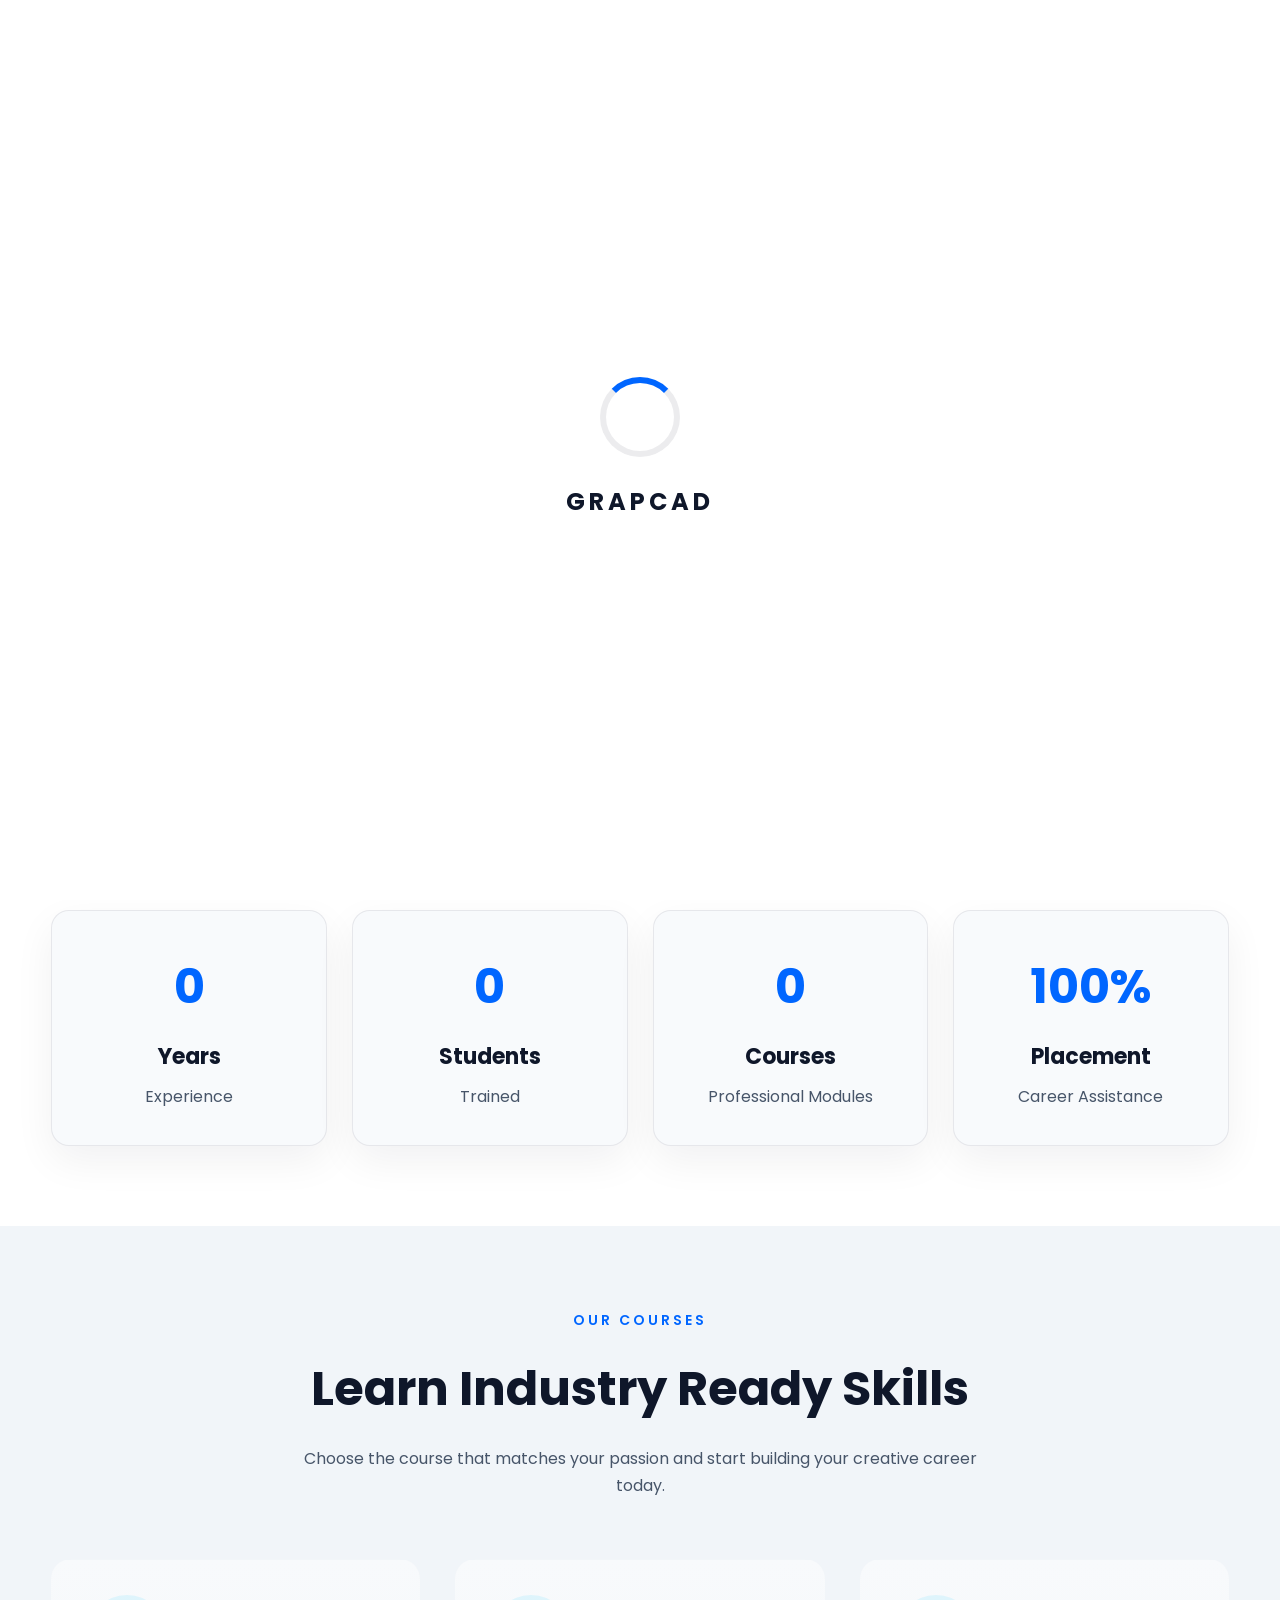
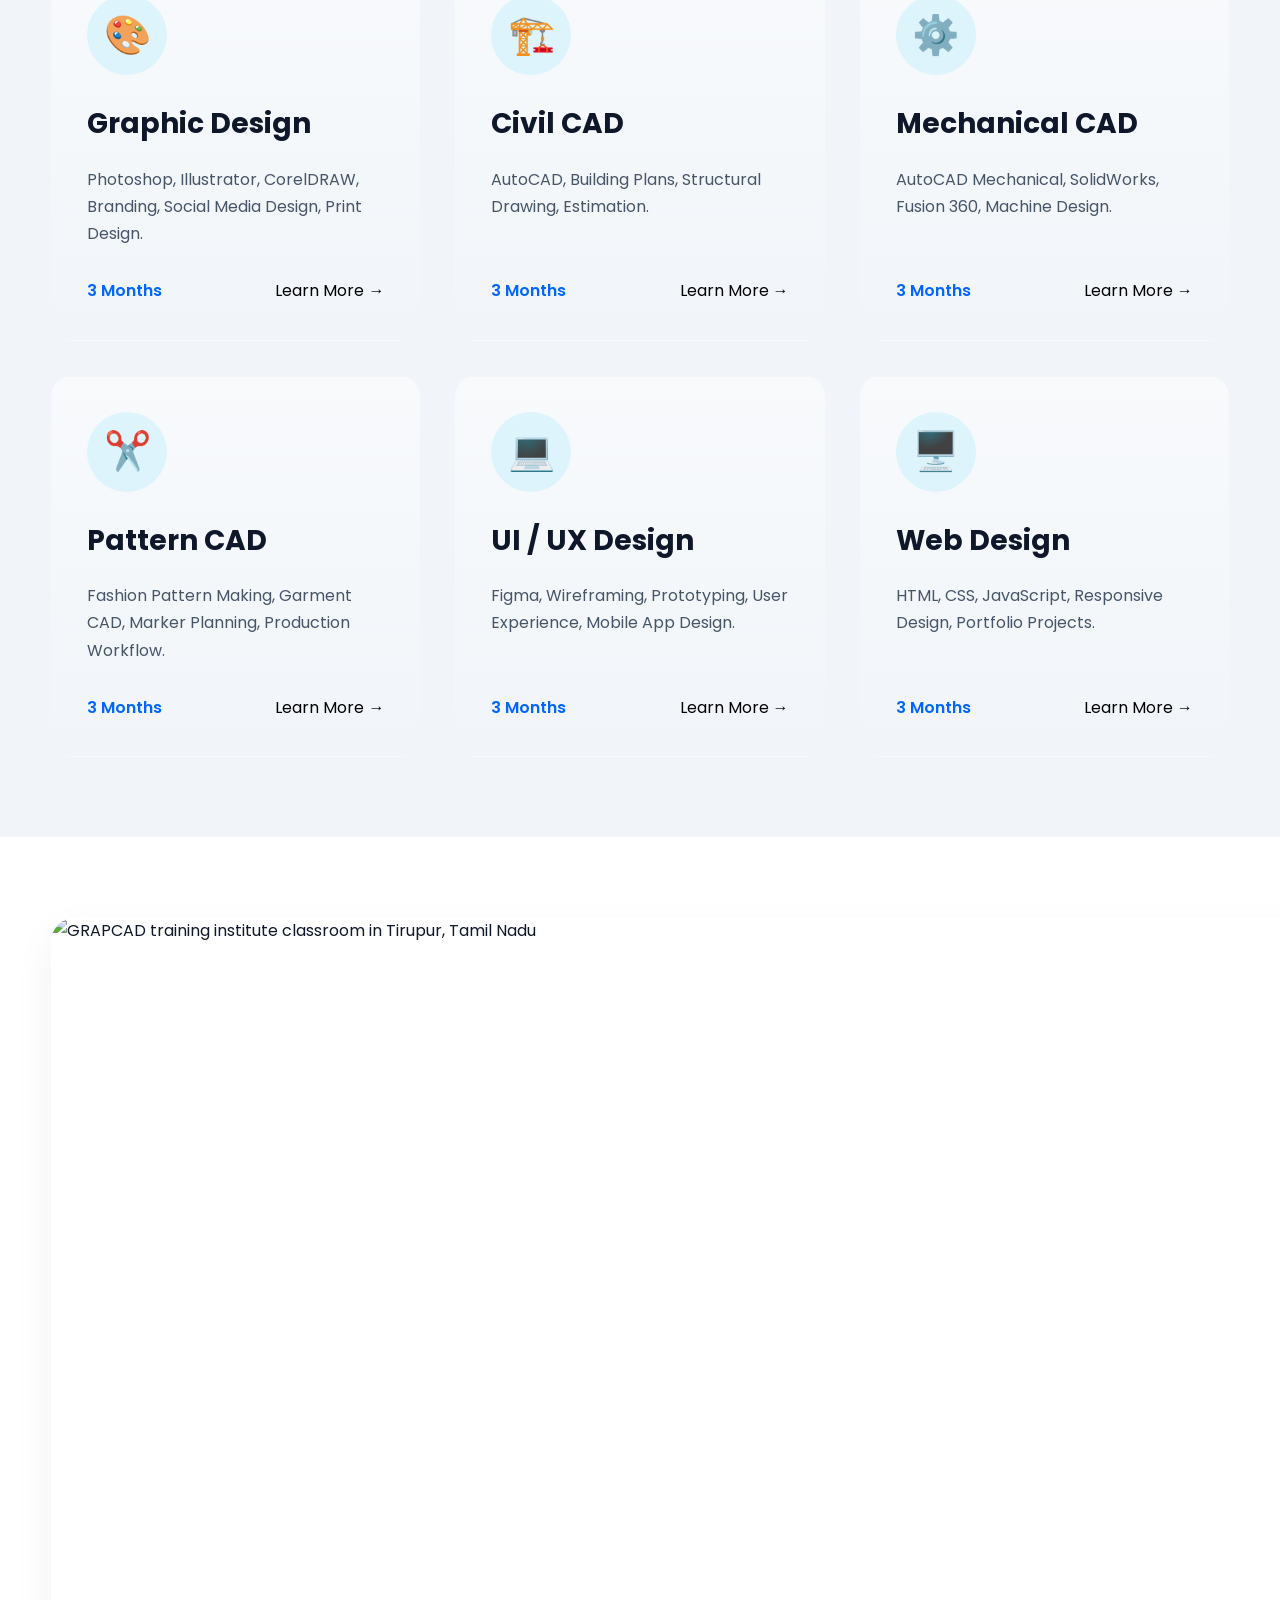
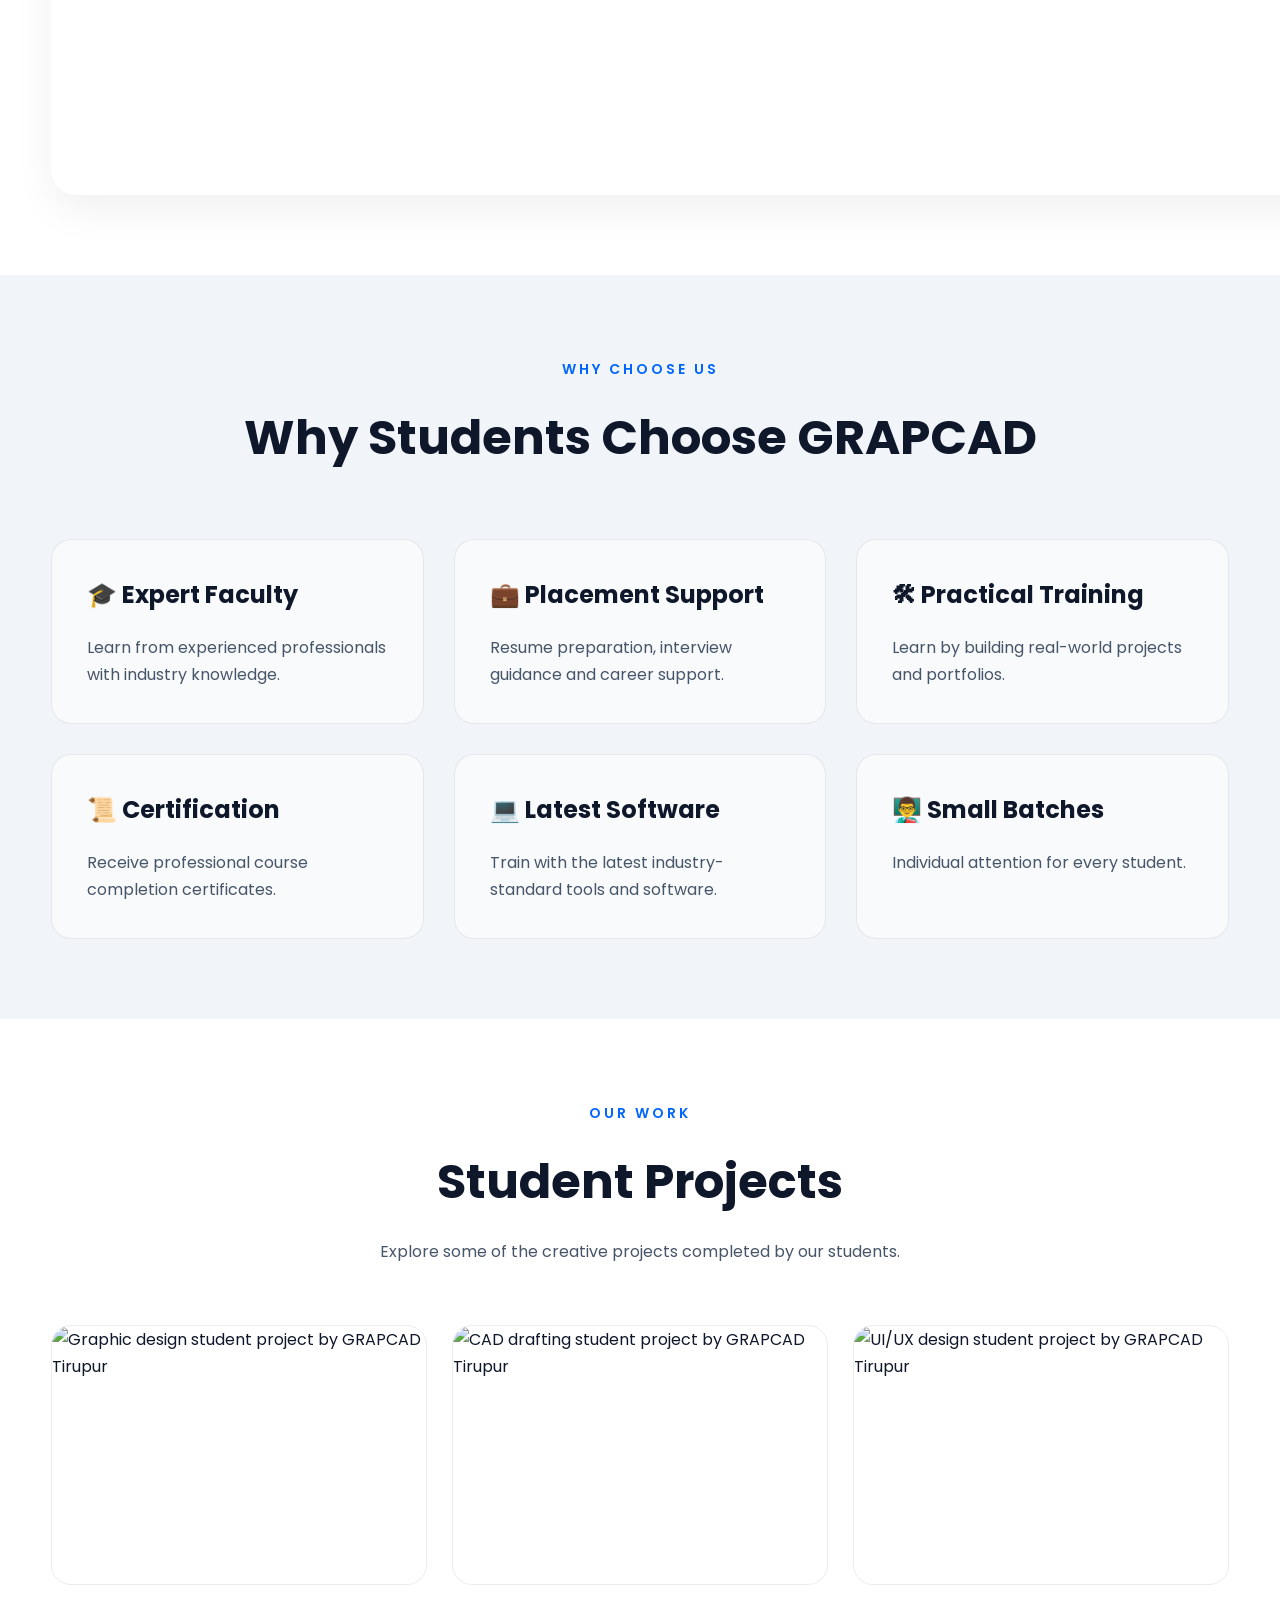
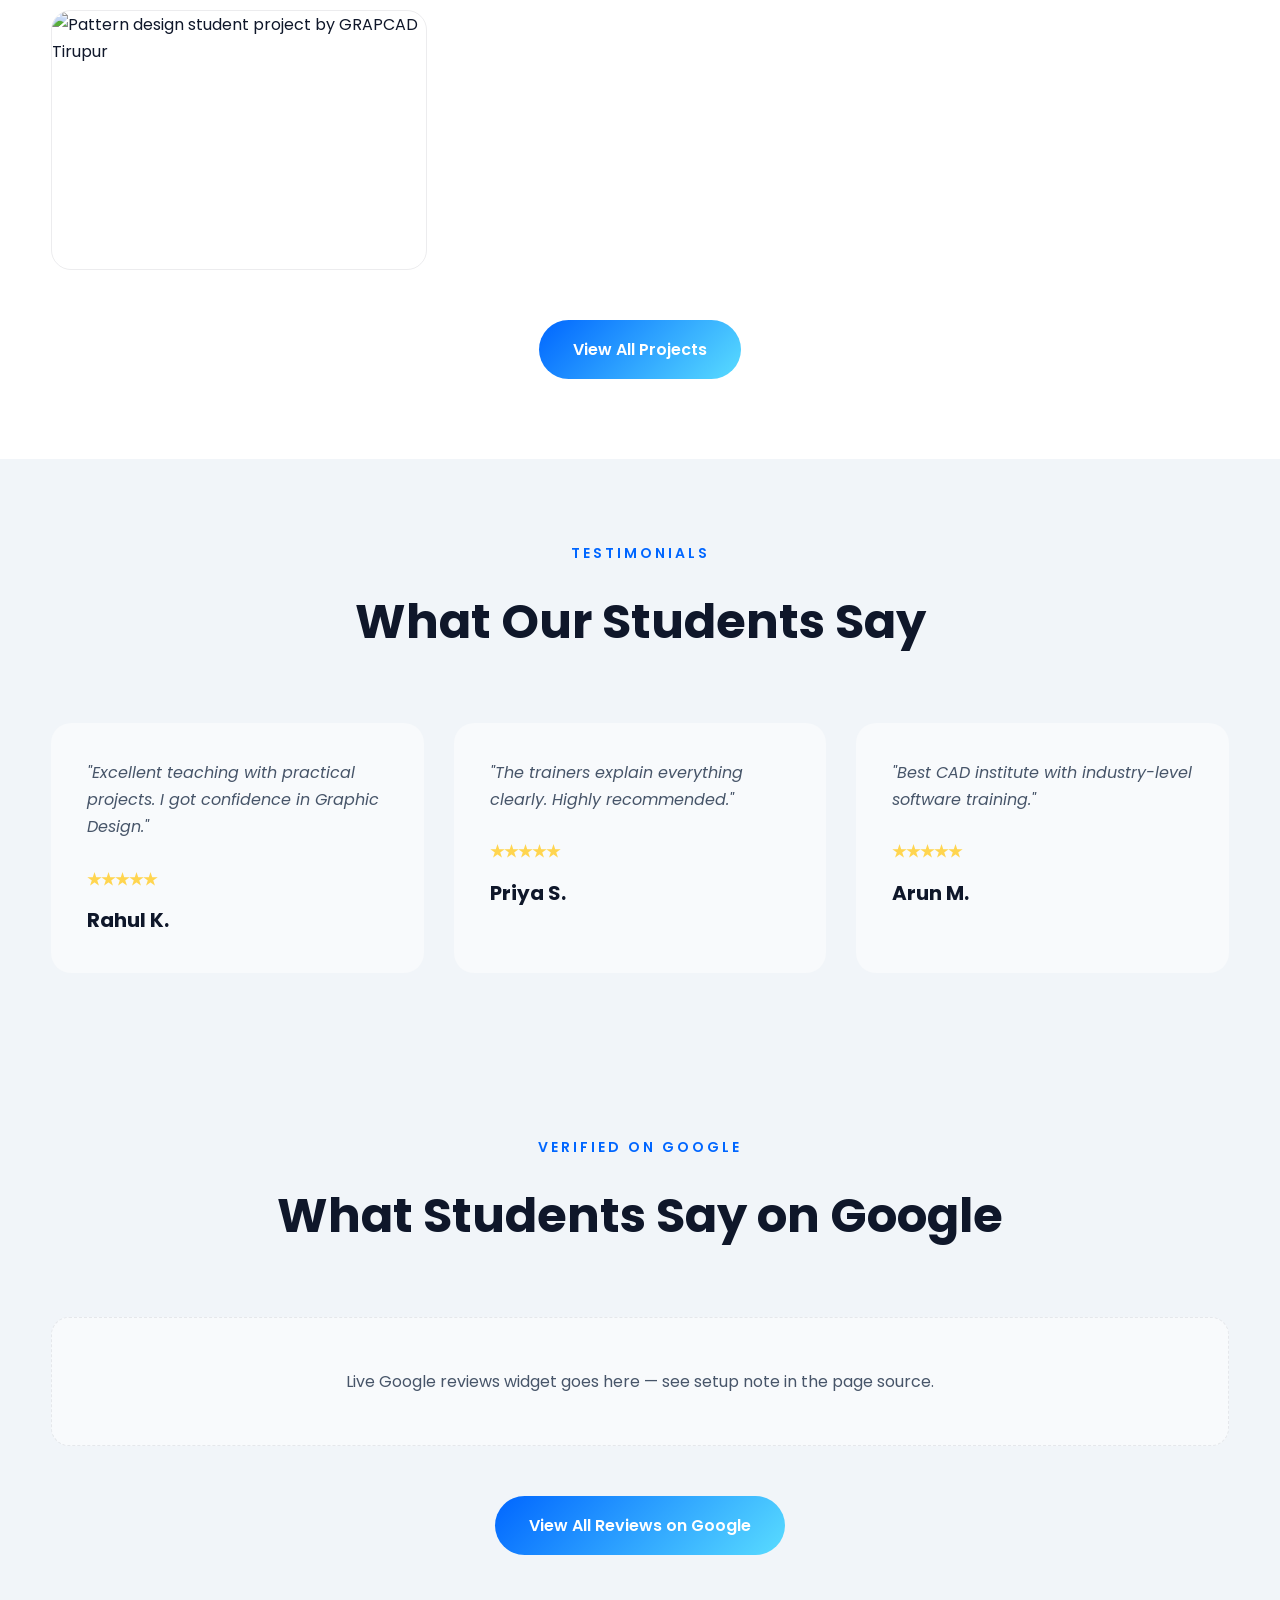
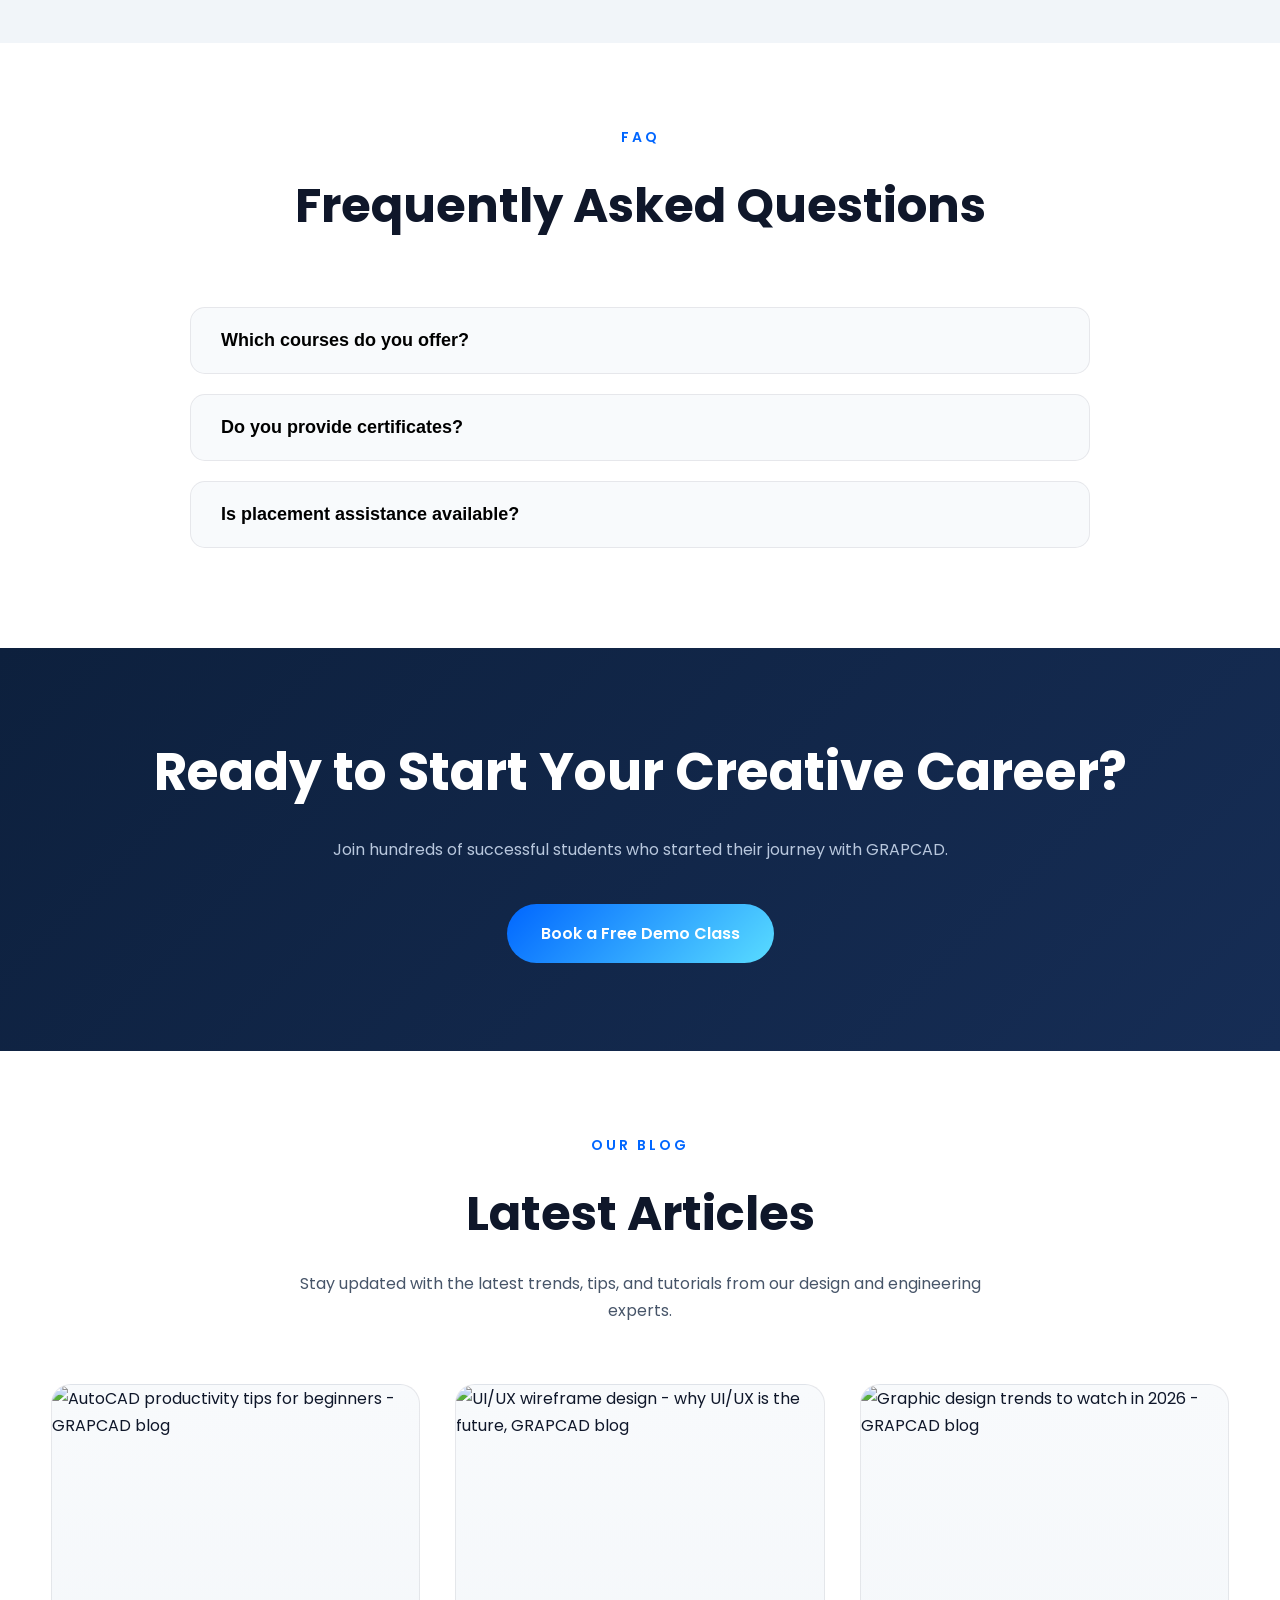
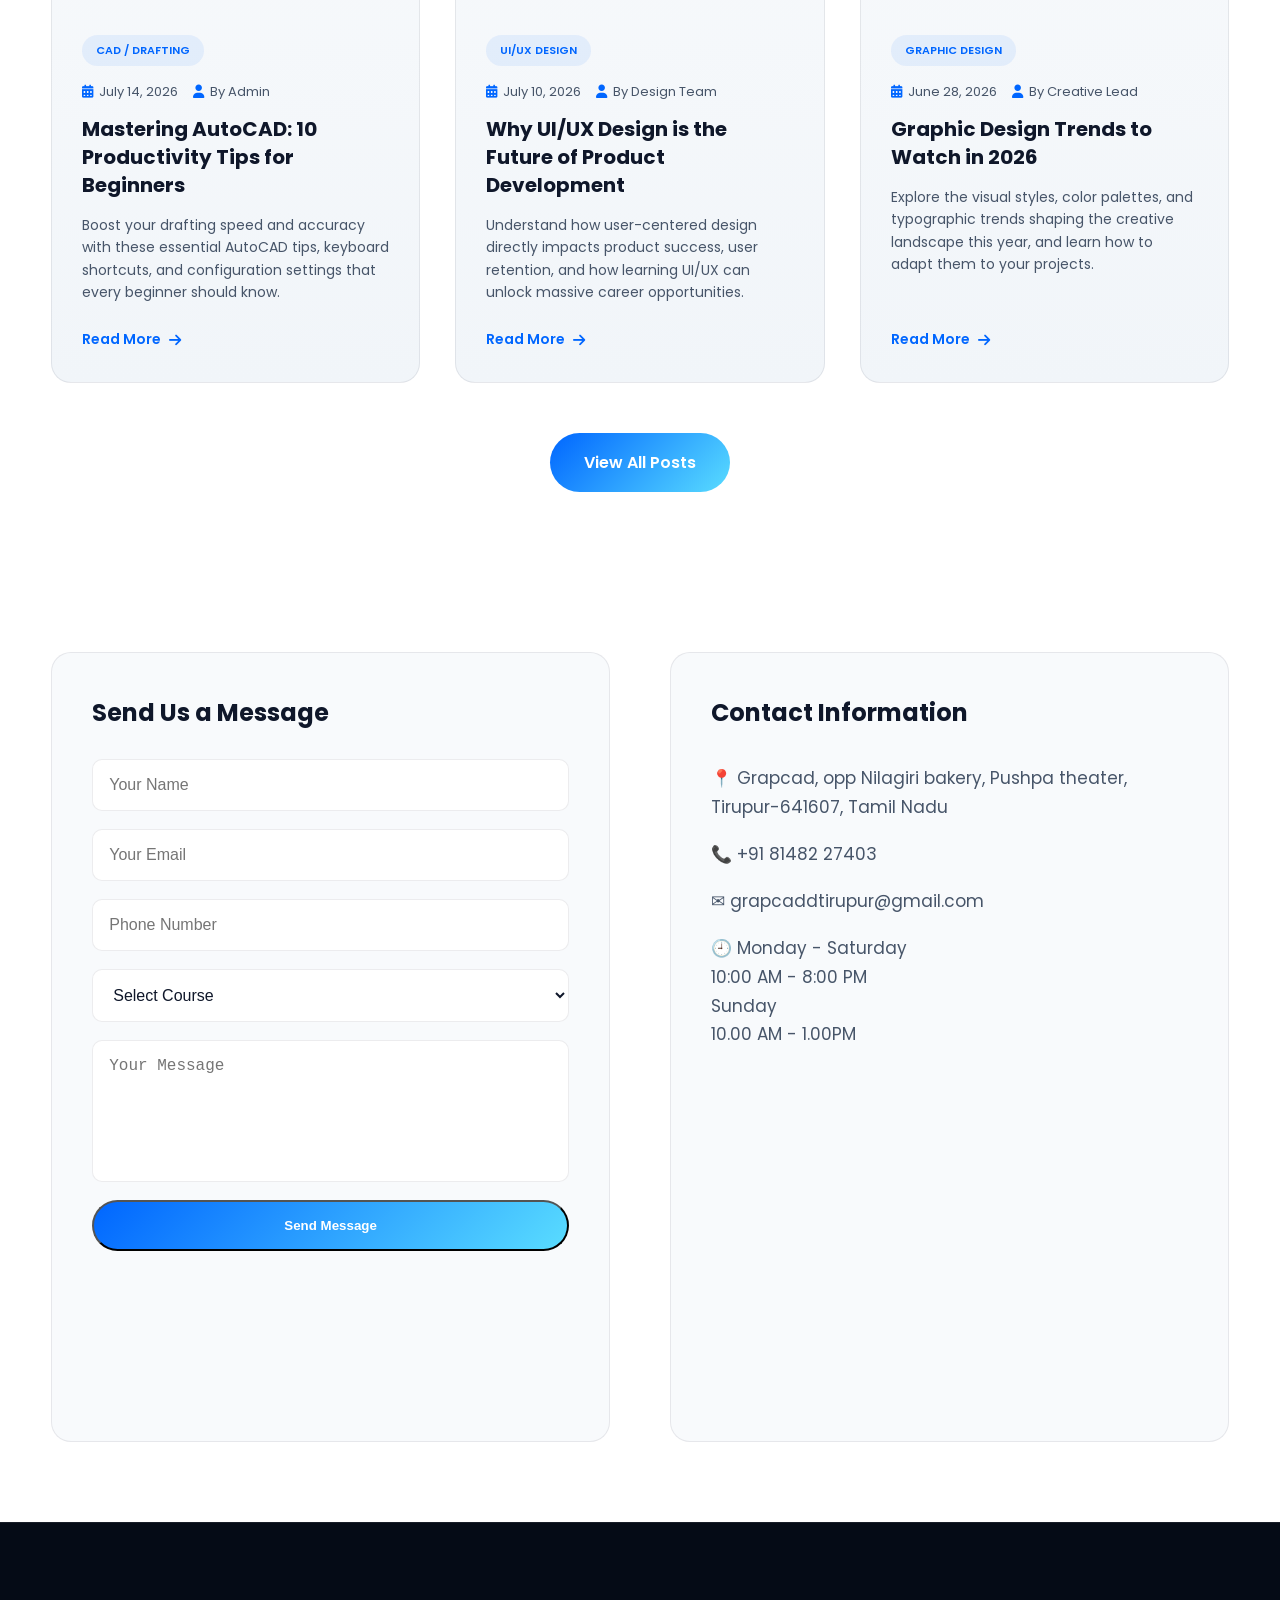
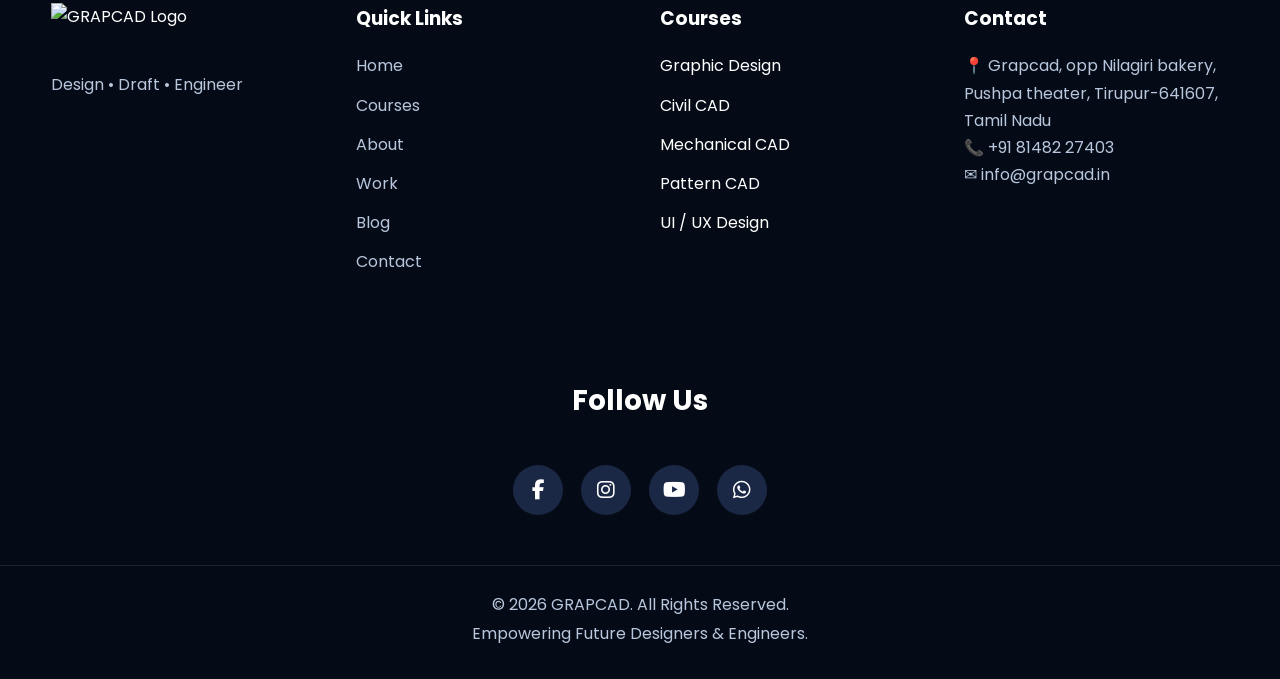
==== index.html @ 7065ba09 "fix this seo" ====
<!DOCTYPE html>
<html lang="en">



<head>

    <meta charset="UTF-8">
    <meta name="viewport" content="width=device-width, initial-scale=1.0">
    <link rel="icon" type="image/png" href="images/favicon.png">
<meta name="google-site-verification" content="B4zG6x2_X2iM2mvHOHN37qR_ldx0AkZWP9bNMpnsEqk" />
    <title>GRAPCAD | Best CAD, Graphic Design &amp; UI/UX Institute in Tirupur, Tamil Nadu</title>

     <meta name="description"
        content="GRAPCAD is Tirupur's leading CAD, Graphic Design, UI/UX &amp; Pattern Design training institute serving students across Tamil Nadu. 7+ years experience, 500+ students trained, 100% placement support. Book a free demo class.">

      <meta name="keywords"
        content="CAD Institute Tirupur, Graphic Design Institute Tamil Nadu, AutoCAD Training Tirupur, UI UX Course Tirupur, Pattern CAD, Design Institute Tamil Nadu, GrapCAD">

    <meta name="author" content="GRAPCAD">
    <meta name="robots" content="index, follow, max-image-preview:large, max-snippet:-1, max-video-preview:-1">
    <link rel="canonical" href="https://grapcad.in/">

    <!-- Open Graph -->
    <meta property="og:type" content="website">
    <meta property="og:site_name" content="GRAPCAD">
    <meta property="og:locale" content="en_IN">
    <meta property="og:title" content="GRAPCAD | Best CAD, Graphic Design &amp; UI/UX Institute in Tirupur, Tamil Nadu">
    <meta property="og:description" content="Industry-ready Graphic Design, CAD, UI/UX and Pattern Design courses with practical learning, expert mentors and career guidance in Tirupur, Tamil Nadu.">
    <meta property="og:url" content="https://grapcad.in/">
    <meta property="og:image" content="https://grapcad.in/images/hero.jpg">
    <meta property="og:image:width" content="1600">
    <meta property="og:image:height" content="1067">

    <!-- Twitter Card -->
    <meta name="twitter:card" content="summary_large_image">
    <meta name="twitter:title" content="GRAPCAD | Best CAD, Graphic Design &amp; UI/UX Institute in Tirupur, Tamil Nadu">
    <meta name="twitter:description" content="Industry-ready Graphic Design, CAD, UI/UX and Pattern Design courses in Tirupur, Tamil Nadu. 7+ years experience, 500+ students trained.">
    <meta name="twitter:image" content="https://grapcad.in/images/hero.jpg">

<!-- Google Fonts -->
<link rel="preconnect" href="https://fonts.googleapis.com">

<link rel="preconnect" href="https://fonts.gstatic.com" crossorigin>

<link href="https://fonts.googleapis.com/css2?family=Poppins:wght@300;400;500;600;700;800&display=swap" rel="stylesheet">

<!-- Font Awesome -->
<link rel="stylesheet" href="https://cdnjs.cloudflare.com/ajax/libs/font-awesome/6.5.2/css/all.min.css">

<!-- Main CSS -->
<link rel="stylesheet" href="css/styles.css">

<!-- Structured Data: Organization / Local Business -->
<script type="application/ld+json">
{
  "@context": "https://schema.org",
  "@type": ["EducationalOrganization", "LocalBusiness"],
  "@id": "https://grapcad.in/#organization",
  "name": "GRAPCAD",
  "alternateName": "GRAPCAD Institute",
  "description": "GRAPCAD is a professional training institute in Tirupur, Tamil Nadu offering industry-ready courses in Graphic Design, Civil CAD, Mechanical CAD, Pattern CAD, UI/UX Design, Web Design, Motion Graphics and Interior Design.",
  "url": "https://grapcad.in/",
  "logo": {
    "@type": "ImageObject",
    "url": "https://grapcad.in/images/logo.png",
    "width": 1024,
    "height": 231
  },
  "image": "https://grapcad.in/images/hero.jpg",
  "telephone": "+91-81482-27403",
  "email": "info@grapcad.in",
  "priceRange": "₹₹",
  "address": {
    "@type": "PostalAddress",
    "streetAddress": "Opp. Nilagiri Bakery, Pushpa Theater",
    "addressLocality": "Tirupur",
    "addressRegion": "Tamil Nadu",
    "postalCode": "641607",
    "addressCountry": "IN"
  },
  "geo": {
    "@type": "GeoCoordinates",
    "latitude": 11.1105064,
    "longitude": 77.3386882
  },
  "hasMap": "https://www.google.com/maps?cid=17313990450096148705",
  "areaServed": [
    { "@type": "State", "name": "Tamil Nadu" },
    { "@type": "City", "name": "Tirupur" },
    { "@type": "City", "name": "Coimbatore" },
    { "@type": "City", "name": "Erode" }
  ],
  "openingHoursSpecification": [
    {
      "@type": "OpeningHoursSpecification",
      "dayOfWeek": ["Monday", "Tuesday", "Wednesday", "Thursday", "Friday", "Saturday"],
      "opens": "10:00",
      "closes": "20:00"
    },
    {
      "@type": "OpeningHoursSpecification",
      "dayOfWeek": ["Sunday"],
      "opens": "10:00",
      "closes": "13:00"
    }
  ],
  "sameAs": [
    "https://www.instagram.com/grap__cadd/?hl=en",
    "https://www.youtube.com/@grapcadd"
  ]
}
</script>

<!-- Structured Data: FAQ -->
<script type="application/ld+json">
{
  "@context": "https://schema.org",
  "@type": "FAQPage",
  "mainEntity": [
    {
      "@type": "Question",
      "name": "Which courses do you offer?",
      "acceptedAnswer": {
        "@type": "Answer",
        "text": "Graphic Design, UI/UX, Civil CAD, Mechanical CAD, Pattern CAD and Web Design."
      }
    },
    {
      "@type": "Question",
      "name": "Do you provide certificates?",
      "acceptedAnswer": {
        "@type": "Answer",
        "text": "Yes. Every successful student receives a course completion certificate."
      }
    },
    {
      "@type": "Question",
      "name": "Is placement assistance available?",
      "acceptedAnswer": {
        "@type": "Answer",
        "text": "Yes. We provide placement guidance, interview preparation and portfolio support."
      }
    }
  ]
}
</script>

</head>


<body>



<!-- Loader -->

<div id="loader">

    <div class="loader-circle"></div>

    <h2>GRAPCAD</h2>

</div>

<!-- HEADER -->

<header class="header">

    <div class="container nav-container">

        <a href="index.html" class="logo">
            <img src="images/logo.png" alt="GRAPCAD Logo" width="150" height="34">
        </a>

        <nav>

            <ul class="nav-links">

                <li><a href="#home">Home</a></li>

                <li><a href="#courses">Courses</a></li>

                <li><a href="#about">About</a></li>

                <li><a href="#gallery">Work</a></li>

                <li><a href="blog.html">Blog</a></li>

                <li><a href="#contact">Contact</a></li>

            </ul>

        </nav>

        <a href="#contact" class="nav-btn">

            Enroll Now

        </a>

    </div>

</header>

<!-- HERO -->

<section id="home" class="hero">

    <div class="hero-overlay"></div>

    <div class="hero-3d-layer">

        <div class="hero-glow"></div>

        <div class="float-chip-wrap chip-1" data-depth="1.2">
            <div class="float-chip">🎓 <span>500+ Students Trained</span></div>
        </div>

        <div class="float-chip-wrap chip-2" data-depth="0.8">
            <div class="float-chip">⭐ <span>7+ Years Experience</span></div>
        </div>

        <div class="float-chip-wrap chip-3" data-depth="1">
            <div class="float-chip">💼 <span>100% Placement Support</span></div>
        </div>

    </div>

    <div class="container hero-container">

        <div class="hero-content">

            <p class="hero-subtitle">

                WELCOME TO GRAPCAD

            </p>

            <h1>

                Design.

                <span class="gradient-text">Draft.</span>

                Engineer.

            </h1>

            <p class="hero-description">

                Industry-ready Graphic Design, CAD, UI/UX and Pattern Design
                courses with practical learning, expert mentors and career
                guidance.

            </p>

            <div class="hero-buttons">

                <a href="#courses" class="primary-btn magnetic-btn">

                    Explore Courses

                </a>

                <a href="#contact" class="secondary-btn magnetic-btn">

                    Free Demo Class

                </a>

            </div>

            <div class="hero-rating">

                ⭐⭐⭐⭐⭐

                <span>

                    Trusted by 500+ Students

                </span>

            </div>

        </div>

    </div>

</section>

<!-- STATISTICS -->

<section class="stats">

    <div class="container stats-grid">

        <div class="stat-card">

            <h2 class="counter" data-target="7">0</h2>

            <h4>Years</h4>

            <p>Experience</p>

        </div>

        <div class="stat-card">

            <h2 class="counter" data-target="500">0</h2>

            <h4>Students</h4>

            <p>Trained</p>

        </div>

        <div class="stat-card">

            <h2 class="counter" data-target="20">0</h2>

            <h4>Courses</h4>

            <p>Professional Modules</p>

        </div>

        <div class="stat-card">

            <h2>100%</h2>

            <h4>Placement</h4>

            <p>Career Assistance</p>

        </div>

    </div>

</section>

<!-- COURSES -->

<section id="courses" class="courses">

    <div class="container">

        <div class="section-heading">

            <span>OUR COURSES</span>

            <h2>

                Learn Industry Ready Skills

            </h2>

            <p>

                Choose the course that matches your passion and start building
                your creative career today.

            </p>

        </div>

        <div class="course-grid">

            <div class="course-card tilt-card" data-tilt-max="6">

                <div class="course-icon">

                    🎨

                </div>

                <h3>Graphic Design</h3>

                <p>

                    Photoshop, Illustrator,
                    CorelDRAW, Branding,
                    Social Media Design,
                    Print Design.

                </p>

                <div class="course-footer">

                    <span>3 Months</span>

                    <a href="courses.html">

                        Learn More →

                    </a>

                </div>

            </div>

            <div class="course-card tilt-card" data-tilt-max="6">

                <div class="course-icon">

                    🏗️

                </div>

                <h3>Civil CAD</h3>

                <p>

                    AutoCAD,
                    Building Plans,
                    Structural Drawing,
                    Estimation.

                </p>

                <div class="course-footer">

                    <span>3 Months</span>

                    <a href="courses.html">

                        Learn More →

                    </a>

                </div>

            </div>

            <div class="course-card tilt-card" data-tilt-max="6">
              <div class="course-icon">

                ⚙️

            </div>

            <h3>Mechanical CAD</h3>

            <p>

                AutoCAD Mechanical,
                SolidWorks,
                Fusion 360,
                Machine Design.

            </p>

            <div class="course-footer">

                <span>3 Months</span>

                <a href="courses.html">

                    Learn More →

                </a>

            </div>

        </div>

        <div class="course-card tilt-card" data-tilt-max="6">

            <div class="course-icon">

                ✂️

            </div>

            <h3>Pattern CAD</h3>

            <p>

                Fashion Pattern Making,
                Garment CAD,
                Marker Planning,
                Production Workflow.

            </p>

            <div class="course-footer">

                <span>3 Months</span>

                <a href="courses.html">

                    Learn More →

                </a>

            </div>

        </div>

        <div class="course-card tilt-card" data-tilt-max="6">

            <div class="course-icon">

                💻

            </div>

            <h3>UI / UX Design</h3>

            <p>

                Figma,
                Wireframing,
                Prototyping,
                User Experience,
                Mobile App Design.

            </p>

            <div class="course-footer">

                <span>3 Months</span>

                <a href="courses.html">

                    Learn More →

                </a>

            </div>

        </div>

        <div class="course-card tilt-card" data-tilt-max="6">

            <div class="course-icon">

                🖥️

            </div>

            <h3>Web Design</h3>

            <p>

                HTML,
                CSS,
                JavaScript,
                Responsive Design,
                Portfolio Projects.

            </p>

            <div class="course-footer">

                <span>3 Months</span>

                <a href="courses.html">

                    Learn More →

                </a>

            </div>

        </div>

    </div>

</div>

</section>

<!-- ================= ABOUT ================= -->

<section id="about" class="about">

<div class="container about-container">

    <div class="about-image">

        <img src="images/about.jpg" alt="GRAPCAD training institute classroom in Tirupur, Tamil Nadu" loading="lazy" width="4000" height="2478">

    </div>

    <div class="about-content">

        <span class="section-tag">

            ABOUT GRAPCAD

        </span>

        <h2>

            Build Your Creative Career With Us

        </h2>

        <p>

            GrapCAD is a professional training institute dedicated to
            Graphic Design, CAD, Pattern Design and UI/UX. Our mission is
            to equip students with practical skills that match industry
            requirements through hands-on projects and expert guidance.

        </p>

        <div class="about-features">

            <div class="feature">

                ✔ Experienced Trainers

            </div>

            <div class="feature">

                ✔ Live Practical Projects

            </div>

            <div class="feature">

                ✔ Industry Certification

            </div>

            <div class="feature">

                ✔ Placement Assistance

            </div>

            <div class="feature">

                ✔ Flexible Batch Timings

            </div>

            <div class="feature">

                ✔ Career Guidance

            </div>

        </div>

        <a href="about.html" class="primary-btn">

            Read More

        </a>

    </div>

</div>

</section>

<!-- ================= WHY CHOOSE US ================= -->

<section class="why">

<div class="container">

    <div class="section-heading">

        <span>WHY CHOOSE US</span>

        <h2>

            Why Students Choose GRAPCAD

        </h2>

    </div>

    <div class="why-grid">

        <div class="why-card">

            <h3>🎓 Expert Faculty</h3>

            <p>

                Learn from experienced professionals with industry knowledge.

            </p>

        </div>

        <div class="why-card">

            <h3>💼 Placement Support</h3>

            <p>

                Resume preparation, interview guidance and career support.

            </p>

        </div>

        <div class="why-card">

            <h3>🛠 Practical Training</h3>

            <p>

                Learn by building real-world projects and portfolios.

            </p>

        </div>

        <div class="why-card">

            <h3>📜 Certification</h3>

            <p>

                Receive professional course completion certificates.

            </p>

        </div>

        <div class="why-card">

            <h3>💻 Latest Software</h3>

            <p>

                Train with the latest industry-standard tools and software.

            </p>

        </div>

        <div class="why-card">

            <h3>👨‍🏫 Small Batches</h3>

            <p>

                Individual attention for every student.

            </p>

        </div>

    </div>

</div>

</section>
<!-- ================= STUDENT WORK ================= -->

<section id="gallery" class="gallery">

  <div class="container">

      <div class="section-heading">

          <span>OUR WORK</span>

          <h2>Student Projects</h2>

          <p>
              Explore some of the creative projects completed by our students.
          </p>

      </div>

      <div class="gallery-grid">

          <img src="images/work 1.jpeg" alt="Graphic design student project by GRAPCAD Tirupur" loading="lazy" width="1376" height="1600" class="tilt-card" data-tilt-max="10">

          <img src="images/work 2.jpeg" alt="CAD drafting student project by GRAPCAD Tirupur" loading="lazy" width="1600" height="800" class="tilt-card" data-tilt-max="10">

          <img src="images/work 3.jpeg" alt="UI/UX design student project by GRAPCAD Tirupur" loading="lazy" width="1050" height="601" class="tilt-card" data-tilt-max="10">

          <img src="images/work 4.jpg" alt="Pattern design student project by GRAPCAD Tirupur" loading="lazy" width="720" height="1024" class="tilt-card" data-tilt-max="10">


      </div>

      <div class="center-btn">

          <a href="work.html" class="primary-btn">

              View All Projects

          </a>

      </div>

  </div>

</section>



<!-- ================= TESTIMONIALS ================= -->

<section class="testimonials">

  <div class="container">

      <div class="section-heading">

          <span>TESTIMONIALS</span>

          <h2>What Our Students Say</h2>

      </div>

      <div class="testimonial-grid">

          <div class="testimonial-card tilt-card" data-tilt-max="4">

              <p>

                  "Excellent teaching with practical projects.
                  I got confidence in Graphic Design."

              </p>

              <h4>★★★★★</h4>

              <h3>Rahul K.</h3>

          </div>

          <div class="testimonial-card tilt-card" data-tilt-max="4">

              <p>

                  "The trainers explain everything clearly.
                  Highly recommended."

              </p>

              <h4>★★★★★</h4>

              <h3>Priya S.</h3>

          </div>

          <div class="testimonial-card tilt-card" data-tilt-max="4">

              <p>

                  "Best CAD institute with industry-level
                  software training."

              </p>

              <h4>★★★★★</h4>

              <h3>Arun M.</h3>

          </div>

      </div>

  </div>

</section>



<!-- ================= GOOGLE REVIEWS ================= -->
<!--
  FREE embed option — no Google API key, no billing account needed:
    1. Create a free account at https://elfsight.com/google-reviews-widget/
       (alternatives with similar free plans: tagembed.com, trustindex.io)
    2. Create a "Google Reviews" widget and connect it by searching
       "Grap cad tirupur, Tirupur" or pasting https://maps.app.goo.gl/8C99sFBEBeN7k1DM8
       — this just reads your PUBLIC reviews, no Google login/ownership
       verification required.
    3. Copy the embed snippet it gives you (a <script> tag + a
       <div class="elfsight-app-...">) and paste it inside
       #google-reviews-embed below, replacing the placeholder paragraph.
    Free-plan trade-off: capped at roughly 200 widget views/month and shows
    a small "Elfsight" (or equivalent) badge — genuinely $0 either way.

  There's also a Google Places API version already built in js/google-reviews.js
  from an earlier pass (fully live, no view cap) — but that needs a Google
  Cloud API key with a billing account attached (still free for this site's
  traffic, just requires a card on file). Swap to it later if that's ever
  worth setting up; it expects #google-reviews-summary / #google-reviews-list
  containers instead of #google-reviews-embed.
-->
<section class="testimonials google-reviews-section">

  <div class="container">

      <div class="section-heading">

          <span>VERIFIED ON GOOGLE</span>

          <h2>What Students Say on Google</h2>

      </div>

      <div id="google-reviews-embed">

          <!-- Paste your free Elfsight / Tagembed / Trustindex embed snippet here -->

          <p style="text-align:center; color:var(--paragraph);">
              Live Google reviews widget goes here — see setup note in the page source.
          </p>

      </div>

      <div class="center-btn">

          <a href="https://maps.app.goo.gl/8C99sFBEBeN7k1DM8" target="_blank" rel="noopener" class="primary-btn magnetic-btn">

              View All Reviews on Google

          </a>

      </div>

  </div>

</section>



<!-- ================= FAQ ================= -->

<section class="faq">

  <div class="container">

      <div class="section-heading">

          <span>FAQ</span>

          <h2>Frequently Asked Questions</h2>

      </div>

      <div class="faq-container">

          <div class="faq-item">

              <button class="faq-question">

                  Which courses do you offer?

              </button>

              <div class="faq-answer">

                  <p>

                      Graphic Design, UI/UX,
                      Civil CAD, Mechanical CAD,
                      Pattern CAD and Web Design.

                  </p>

              </div>

          </div>

          <div class="faq-item">

              <button class="faq-question">

                  Do you provide certificates?

              </button>

              <div class="faq-answer">

                  <p>

                      Yes. Every successful student
                      receives a course completion certificate.

                  </p>

              </div>

          </div>

          <div class="faq-item">

              <button class="faq-question">

                  Is placement assistance available?

              </button>

              <div class="faq-answer">

                  <p>

                      Yes. We provide placement guidance,
                      interview preparation and portfolio support.

                  </p>

              </div>

          </div>

      </div>

  </div>

</section>



<!-- ================= CALL TO ACTION ================= -->

<section class="cta">

  <div class="container">

      <h2>

          Ready to Start Your Creative Career?

      </h2>

      <p>

          Join hundreds of successful students who started their journey with GRAPCAD.

      </p>

      <a href="#contact" class="primary-btn magnetic-btn">

          Book a Free Demo Class

      </a>

  </div>

</section>



<!-- ================= LATEST BLOG ================= -->

<section id="blog" class="blog">

  <div class="container">

      <div class="section-heading">

          <span>OUR BLOG</span>

          <h2>Latest Articles</h2>

          <p>
              Stay updated with the latest trends, tips, and tutorials from our design and engineering experts.
          </p>

      </div>

      <div class="blog-grid">

          <!-- Post 1 -->
          <article class="blog-card">
              <div class="blog-card-img">
                  <img src="images/autocad-tips.jpg" alt="AutoCAD productivity tips for beginners - GRAPCAD blog" loading="lazy" width="1024" height="682">
              </div>
              <div class="blog-card-content">
                  <span class="blog-badge">CAD / Drafting</span>
                  <div class="blog-meta">
                      <span><i class="fas fa-calendar-alt"></i> July 14, 2026</span>
                      <span><i class="fas fa-user"></i> By Admin</span>
                  </div>
                  <h3><a href="blog-post-autocad.html">Mastering AutoCAD: 10 Productivity Tips for Beginners</a></h3>
                  <p>
                      Boost your drafting speed and accuracy with these essential AutoCAD tips, keyboard shortcuts, and configuration settings that every beginner should know.
                  </p>
                  <a href="blog-post-autocad.html" class="blog-readmore">Read More <i class="fas fa-arrow-right"></i></a>
              </div>
          </article>

          <!-- Post 2 -->
          <article class="blog-card">
              <div class="blog-card-img">
                  <img src="images/uiux-wireframe.png" alt="UI/UX wireframe design - why UI/UX is the future, GRAPCAD blog" loading="lazy" width="1024" height="518">
              </div>
              <div class="blog-card-content">
                  <span class="blog-badge">UI/UX Design</span>
                  <div class="blog-meta">
                      <span><i class="fas fa-calendar-alt"></i> July 10, 2026</span>
                      <span><i class="fas fa-user"></i> By Design Team</span>
                  </div>
                  <h3><a href="blog-post-uiux.html">Why UI/UX Design is the Future of Product Development</a></h3>
                  <p>
                      Understand how user-centered design directly impacts product success, user retention, and how learning UI/UX can unlock massive career opportunities.
                  </p>
                  <a href="blog-post-uiux.html" class="blog-readmore">Read More <i class="fas fa-arrow-right"></i></a>
              </div>
          </article>

          <!-- Post 3 -->
          <article class="blog-card">
              <div class="blog-card-img">
                  <img src="images/graphic-design-trends.png" alt="Graphic design trends to watch in 2026 - GRAPCAD blog" loading="lazy" width="1024" height="443">
              </div>
              <div class="blog-card-content">
                  <span class="blog-badge">Graphic Design</span>
                  <div class="blog-meta">
                      <span><i class="fas fa-calendar-alt"></i> June 28, 2026</span>
                      <span><i class="fas fa-user"></i> By Creative Lead</span>
                  </div>
                  <h3><a href="blog-post-graphicdesign.html">Graphic Design Trends to Watch in 2026</a></h3>
                  <p>
                      Explore the visual styles, color palettes, and typographic trends shaping the creative landscape this year, and learn how to adapt them to your projects.
                  </p>
                  <a href="blog-post-graphicdesign.html" class="blog-readmore">Read More <i class="fas fa-arrow-right"></i></a>
              </div>
          </article>

      </div>

      <div class="center-btn">
          <a href="blog.html" class="primary-btn">
              View All Posts
          </a>
      </div>

  </div>

</section>



<!-- ================= CONTACT ================= -->

<section id="contact" class="contact">

  <div class="container contact-container">

      <div class="contact-form">

         <h2>Send Us a Message</h2>

<form
    action="https://script.google.com/macros/s/AKfycbzXqS6QoagyPunbGxWveLSRZRLos2Wm38lOBFY4UmEUZd6zWOF9YqiZcHE6Sr_kAeMw/exec"
    method="POST">

    <input
        type="text"
        name="name"
        placeholder="Your Name"
        required>

    <input
        type="email"
        name="email"
        placeholder="Your Email"
        required>

    <input
        type="tel"
        name="phone"
        placeholder="Phone Number"
        required>

    <select name="course" required>

        <option value="">Select Course</option>

        <option value="Graphic Design">Graphic Design</option>

        <option value="UI/UX Design">UI/UX Design</option>

        <option value="Web Design">Web Design</option>

        <option value="Civil CAD">Civil CAD</option>

        <option value="Mechanical CAD">Mechanical CAD</option>

        <option value="Interior Design">Interior Design</option>

        <option value="Pattern CAD">Pattern CAD</option>

    </select>

    <textarea
        name="message"
        rows="6"
        placeholder="Your Message"
        required></textarea>

    <button
        type="submit"
        class="primary-btn">

        Send Message

    </button>

</form>
</div>

      <div class="contact-info">

          <h2>Contact Information</h2>

          <p>

              📍 Grapcad, opp Nilagiri bakery, Pushpa theater, Tirupur-641607, Tamil Nadu

          </p>

          <p>

              📞 +91 81482 27403

          </p>

          <p>

              ✉ grapcaddtirupur@gmail.com

          </p>

          <p>

              🕘 Monday - Saturday
              
              <br>
              
              10:00 AM - 8:00 PM
              
               <br>
              
              Sunday 

              <br>
              
            10.00 AM - 1.00PM
              

          </p>

          <iframe

              src="https://www.google.com/maps/embed?pb=!1m18!1m12!1m3!1d4220.9009152028575!2d77.33868819999999!3d11.1105064!2m3!1f0!2f0!3f0!3m2!1i1024!2i768!4f13.1!3m3!1m2!1s0x3ba907cd3ace2799%3A0xf047a694b67c90e1!2sGrap%20cad%20tirupur!5e1!3m2!1sen!2sin!4v1783943161262!5m2!1sen!2sin"

              title="GRAPCAD location on Google Maps - Tirupur, Tamil Nadu"

              loading="lazy"

              referrerpolicy="strict-origin-when-cross-origin">

          </iframe>

      </div>

  </div>

</section>



<!-- ================= FOOTER ================= -->

<footer class="footer">

  <div class="container footer-grid">

      <div>

          <a href="index.html" class="logo" style="margin-bottom: 20px;">
              <img src="images/logo.png" alt="GRAPCAD Logo" width="150" height="34">
          </a>

          <p>Design • Draft • Engineer</p>

      </div>

      <div>

          <h3>Quick Links</h3>

          <ul>

              <li><a href="#home">Home</a></li>

              <li><a href="#courses">Courses</a></li>

              <li><a href="#about">About</a></li>

              <li><a href="#gallery">Work</a></li>

              <li><a href="blog.html">Blog</a></li>

              <li><a href="#contact">Contact</a></li>

          </ul>

      </div>

      <div>

          <h3>Courses</h3>

          <ul>

              <li>Graphic Design</li>

              <li>Civil CAD</li>

              <li>Mechanical CAD</li>

              <li>Pattern CAD</li>

              <li>UI / UX Design</li>

          </ul>

      </div>

      <div>

          <h3>Contact</h3>

          <p>📍 Grapcad, opp Nilagiri bakery, Pushpa theater, Tirupur-641607, Tamil Nadu</p>

          <p>📞 <a href="tel:+918148227403">+91 81482 27403</a></p>

          <p>✉ <a href="mailto:info@grapcad.in">info@grapcad.in</a></p>

      </div>

  <!-- Follow Us -->

  <div class="footer-social">

    <h3>Follow Us</h3>

    <div class="social-links">

        <a href="#"><i class="fab fa-facebook-f"></i></a>

        <a href="https://www.instagram.com/grap__cadd/?hl=en" target="_blank"><i class="fab fa-instagram"></i></a>

        <a href="https://www.youtube.com/@grapcadd" target="_blank"><i class="fab fa-youtube"></i></a>

        <a href="https://wa.me/918148227403" target="_blank"><i class="fab fa-whatsapp"></i></a>

    </div>

 </div>
      
</div>
  <!-- Copyright -->

  <div class="copyright">

      <p>© 2026 GRAPCAD. All Rights Reserved.</p>

      <p>Empowering Future Designers & Engineers.</p>

  </div>
 
</footer>



<!-- Floating WhatsApp -->

<a href="https://wa.me/918148227403"

class="whatsapp"

target="_blank">

💬

</a>



<!-- Back To Top with Circular Progress -->
<div id="topBtn" class="progress-wrap">
  <svg class="progress-circle" width="100%" height="100%" viewBox="-1 -1 102 102">
    <path class="bg-circle" d="M50,1 a49,49 0 0,1 0,98 a49,49 0 0,1 0,-98" />
    <path class="progress-path" d="M50,1 a49,49 0 0,1 0,98 a49,49 0 0,1 0,-98" />
  </svg>
</div>



<script src="js/script.js"></script>
<!-- js/google-reviews.js: Google Places API version, needs a Google Cloud API key — see note above. Not linked for now. -->
<script src="js/home-fx.js"></script>

</body>


</html>
---- css/styles.css ----
/*=========================================
        GRAPCAD 2.0
        STYLE SHEET
=========================================*/

* {
  margin: 0;
  padding: 0;
  box-sizing: border-box;
}

:root {

  --primary: #0066ff;
  --primary-dark: #0052cc;

  --secondary: #FFFFFF;

  --card: #F8FAFC;

  --card-light: #F1F5F9;

  --text: #0F172A;

  --paragraph: #475569;

  --border: rgba(15, 23, 42, .08);

  --shadow: 0 15px 40px rgba(15, 23, 42, .06);

  --radius: 18px;

  --transition: .35s ease;

}

html {

  scroll-behavior: smooth;

  scrollbar-color: var(--primary) var(--card-light);

  scrollbar-width: thin;

}

/* Custom Scrollbar for Webkit Browsers */
::-webkit-scrollbar {
  width: 10px;
}

::-webkit-scrollbar-track {
  background: var(--card-light);
}

::-webkit-scrollbar-thumb {
  background: var(--primary);
  border-radius: 5px;
}

::-webkit-scrollbar-thumb:hover {
  background: var(--primary-dark);
}

body {

  font-family: 'Poppins', sans-serif;

  background: var(--secondary);

  color: var(--text);

  overflow-x: hidden;

  line-height: 1.7;

}

img {

  width: 100%;

  display: block;

}

a {

  text-decoration: none;

  color: inherit;

}

ul {

  list-style: none;

}

.container {

  width: min(1200px, 92%);

  margin: auto;

}

section {

  padding: 80px 0;

}

.section-heading {

  text-align: center;

  margin-bottom: 60px;

}

.section-heading span {

  color: var(--primary);

  letter-spacing: 3px;

  font-size: 14px;

  font-weight: 600;

}

.section-heading h2 {

  font-size: 48px;

  margin: 15px 0;

  font-weight: 700;

}

.section-heading p {

  max-width: 700px;

  margin: auto;

  color: var(--paragraph);

}

/*==============================
      BUTTONS
==============================*/

.primary-btn {

  display: inline-block;

  padding: 16px 34px;

  background: linear-gradient(135deg, var(--primary), #59dcff);

  color: #ffffff;

  border-radius: 40px;

  font-weight: 600;

  transition: var(--transition);

}

.primary-btn:hover {

  transform: translateY(-6px);

  box-shadow: 0 15px 35px rgba(41, 201, 255, .35);

}

.secondary-btn {

  display: inline-block;

  padding: 16px 34px;

  border: 2px solid var(--primary);

  border-radius: 40px;

  color: white;

  transition: var(--transition);

}

.secondary-btn:hover {

  background: var(--primary);

  color: #08111F;

}

/*==============================
    HEADER
==============================*/

.header {

  position: fixed;

  width: 100%;

  top: 0;

  left: 0;

  z-index: 1000;

  backdrop-filter: blur(14px);

  background: rgba(255, 255, 255, .85);

  border-bottom: 1px solid rgba(15, 23, 42, .08);

}

.nav-container {

  display: flex;

  align-items: center;

  justify-content: space-between;

  height: 85px;

}

.logo {
  display: inline-flex;
  align-items: center;
}

.logo img {
  height: 48px;
  width: auto;
  display: block;
  transition: transform .3s ease;
}

.logo:hover img {
  transform: scale(1.05);
}

.nav-links {

  display: flex;

  gap: 40px;

}

.nav-links a {

  position: relative;

  transition: var(--transition);

}

.nav-links a:hover {

  color: var(--primary);

}

.nav-links a::after {

  content: "";

  position: absolute;

  width: 0;

  height: 2px;

  left: 0;

  bottom: -8px;

  background: var(--primary);

  transition: var(--transition);

}

.nav-links a:hover::after {

  width: 100%;

}

.nav-btn {

  background: var(--primary);

  color: #ffffff;

  padding: 14px 30px;

  border-radius: 30px;

  font-weight: 600;

  transition: var(--transition);

}

.nav-btn:hover {

  transform: translateY(-4px);

}

/*==============================
      HERO
==============================*/

.hero {

  min-height: 100vh;

  display: flex;

  align-items: center;

  position: relative;

  background:
    linear-gradient(rgba(8, 17, 31, .72),
      rgba(8, 17, 31, .88)),
    url("../images/hero.jpg");

  background-size: cover;

  background-position: center;

  color: #FFFFFF;

}

/*==============================
      PAGE HERO
==============================*/

.page-hero {
  background: linear-gradient(135deg, var(--primary), var(--primary-dark));
  padding: 140px 0 80px;
  text-align: center;
  color: #FFFFFF;
}

.page-hero h1 {
  font-size: 42px;
  font-weight: 800;
  margin-bottom: 15px;
  color: #FFFFFF;
}

.page-hero p {
  font-size: 18px;
  color: rgba(255, 255, 255, 0.85);
  max-width: 600px;
  margin: 0 auto;
}

.hero-container {

  display: flex;

  align-items: center;

}

.hero-content {

  max-width: 700px;

}

.hero-subtitle {

  color: var(--primary);

  letter-spacing: 3px;

  margin-bottom: 18px;

  font-weight: 600;

}

.hero h1 {

  font-size: 78px;

  line-height: 1.1;

  margin-bottom: 25px;

  font-weight: 800;

}

.hero h1 span {

  color: var(--primary);

}

.hero-description {

  color: #B8C7DD;

  font-size: 20px;

  max-width: 650px;

}

.hero-buttons {

  margin-top: 40px;

  display: flex;

  gap: 20px;

  flex-wrap: wrap;

}

.hero-rating {

  margin-top: 45px;

  font-size: 18px;

  color: #FFD34D;

}

.hero-rating span {

  color: white;

  margin-left: 15px;

}

/*=========================================
        STATISTICS
=========================================*/

.stats {

  margin-top: -70px;

  position: relative;

  z-index: 5;

}

.stats-grid {

  display: grid;

  grid-template-columns: repeat(4, 1fr);

  gap: 25px;

}

.stat-card {

  background: var(--card);

  border: 1px solid var(--border);

  border-radius: var(--radius);

  padding: 35px;

  text-align: center;

  transition: var(--transition);

  box-shadow: var(--shadow);

}

.stat-card:hover {

  transform: translateY(-10px);

  border-color: var(--primary);

}

.stat-card h2 {

  color: var(--primary);

  font-size: 48px;

  margin-bottom: 10px;

}

.stat-card h4 {

  font-size: 22px;

  margin-bottom: 8px;

}

.stat-card p {

  color: var(--paragraph);

}


/*=========================================
      COURSES
=========================================*/

.courses {

  background: var(--card-light);

}

.course-grid {

  display: grid;

  grid-template-columns: repeat(auto-fit, minmax(320px, 1fr));

  gap: 35px;

}

.course-card {

  background: linear-gradient(180deg,
      var(--card),
      var(--card-light));

  border-radius: 20px;

  padding: 35px;

  border: 1px solid var(--border);

  transition: var(--transition);

  overflow: hidden;

  position: relative;

  display: flex;

  flex-direction: column;

  height: 100%;

}

.course-card::before {

  content: "";

  position: absolute;

  top: 0;

  left: 0;

  width: 100%;

  height: 5px;

  background: linear-gradient(90deg,
      var(--primary),
      #2343fad3);

  transform: scaleX(0);

  transition: var(--transition);

}

.course-card:hover::before {

  transform: scaleX(1);

}

.course-card:hover {

  transform: translateY(-12px);

  border-color: var(--primary);

  box-shadow: 0 25px 45px rgba(0, 0, 0, .45);

}

.course-icon {

  width: 80px;

  height: 80px;

  border-radius: 50%;

  display: flex;

  justify-content: center;

  align-items: center;

  background: rgba(41, 201, 255, .12);

  color: var(--primary);

  font-size: 38px;

  margin-bottom: 25px;

}

.course-card h3 {

  font-size: 28px;

  margin-bottom: 18px;

}

.course-card p {

  color: var(--paragraph);

  margin-bottom: 30px;

  flex-grow: 1;

}

.course-details {

  margin-bottom: 25px;

  display: flex;

  flex-direction: column;

  gap: 8px;

}

.course-details li {

  color: var(--paragraph);

  font-size: 15px;

}

.course-details li strong {

  color: rgb(0, 0, 0);

}

.course-card .primary-btn {

  align-self: flex-start;

}

.course-footer {

  display: flex;

  justify-content: space-between;

  align-items: center;

}

.course-footer span {

  color: var(--primary);

  font-weight: 600;

}

.course-footer a {

  color: rgb(0, 0, 0);

  transition: var(--transition);

}

.course-footer a:hover {

  color: var(--primary);

}


/*=========================================
      ABOUT
=========================================*/

.about {

  background: var(--secondary);

}

.about-container {

  display: grid;

  grid-template-columns: 1fr 1fr;

  gap: 70px;

  align-items: center;

}

.about-image img {

  border-radius: 25px;

  box-shadow: var(--shadow);

}

.section-tag {

  color: var(--primary);

  letter-spacing: 2px;

  font-weight: 600;

}

.about-content h2 {

  font-size: 48px;

  margin: 18px 0 25px;

}

.about-content p {

  color: var(--paragraph);

  margin-bottom: 35px;

}

.about-features {

  display: grid;

  grid-template-columns: repeat(2, 1fr);

  gap: 18px;

  margin-bottom: 40px;

}

.feature {

  background: var(--card);

  padding: 16px;

  border-radius: 12px;

  border: 1px solid var(--border);

  transition: var(--transition);

}

.feature:hover {

  border-color: var(--primary);

  transform: translateX(8px);

}


/*=========================================
      WHY CHOOSE US
=========================================*/

.why {

  background: var(--card-light);

}

.why-grid {

  display: grid;

  grid-template-columns: repeat(auto-fit, minmax(300px, 1fr));

  gap: 30px;

}

.why-card {

  background: var(--card);

  border-radius: 20px;

  padding: 35px;

  border: 1px solid var(--border);

  transition: var(--transition);

}

.why-card:hover {

  transform: translateY(-10px);

  border-color: var(--primary);

}

.why-card h3 {

  margin-bottom: 18px;

  font-size: 24px;

}

.why-card p {

  color: var(--paragraph);

}

/*=========================================
            STUDENT GALLERY
=========================================*/

.gallery {

  background: var(--secondary);

}

.gallery-grid {

  display: grid;

  grid-template-columns: repeat(auto-fit, minmax(300px, 1fr));

  gap: 25px;

}

.gallery-grid img {

  height: 260px;

  object-fit: cover;

  border-radius: 20px;

  transition: var(--transition);

  cursor: pointer;

  border: 1px solid var(--border);

}

.gallery-grid img:hover {

  transform: scale(1.05);

  box-shadow: var(--shadow);

}

.center-btn {

  text-align: center;

  margin-top: 50px;

}


/*=========================================
          TESTIMONIALS
=========================================*/

.testimonials {

  background: var(--card-light);

}

.testimonial-grid {

  display: grid;

  grid-template-columns: repeat(auto-fit, minmax(320px, 1fr));

  gap: 30px;

}

.testimonial-card {

  background: var(--card);

  padding: 35px;

  border-radius: 20px;

  border: 1px solid var(--border);

  transition: var(--transition);

}

.testimonial-card:hover {

  transform: translateY(-10px);

  border-color: var(--primary);

}

.testimonial-card p {

  color: var(--paragraph);

  margin-bottom: 25px;

  font-style: italic;

}

.testimonial-card h4 {

  color: #FFD54F;

  margin-bottom: 10px;

}

.testimonial-card h3 {

  font-size: 20px;

}

/* ---- Google Reviews ---- */

.google-reviews-summary {

  display: flex;

  align-items: center;

  justify-content: center;

  gap: 10px;

  flex-wrap: wrap;

  margin-top: 12px;

}

.g-rating-score {

  font-weight: 700;

  font-size: 1.4rem;

  color: var(--text);

}

.g-rating-stars {

  color: #FBBC04;

  letter-spacing: 2px;

}

.g-rating-count {

  color: var(--paragraph);

  font-size: .95rem;

}

.google-review-head {

  display: flex;

  align-items: center;

  gap: 12px;

  margin-bottom: 12px;

}

.google-review-head img {

  border-radius: 50%;

}

.google-review-time {

  display: block;

  font-size: .85rem;

  color: var(--paragraph);

}


/*=========================================
              FAQ
=========================================*/

.faq {

  background: var(--secondary);

}

.faq-container {

  max-width: 900px;

  margin: auto;

}

.faq-item {

  background: var(--card);

  margin-bottom: 20px;

  border-radius: 15px;

  overflow: hidden;

  border: 1px solid var(--border);

}

.faq-question {

  width: 100%;

  background: none;

  color: rgb(0, 0, 0);

  border: none;

  cursor: pointer;

  padding: 22px 30px;

  font-size: 18px;

  font-weight: 600;

  text-align: left;

}

.faq-answer {

  max-height: 0;

  overflow: hidden;

  transition: max-height .4s ease;

}

.faq-answer p {

  color: var(--paragraph);

  padding: 0 30px 25px;

}

.faq-item.active .faq-answer {

  max-height: 250px;

}


/*=========================================
          CALL TO ACTION
=========================================*/

.cta {

  text-align: center;

  background: linear-gradient(135deg,
      #0d203d,
      #162d55);

  color: #FFFFFF;

}

.cta h2 {

  font-size: 52px;

  margin-bottom: 20px;

}

.cta p {

  max-width: 700px;

  margin: auto;

  color: #B8C7DD;

  margin-bottom: 40px;

}


/*=========================================
          CONTACT
=========================================*/

.contact {

  background: var(--secondary);

}

.contact-container {

  display: grid;

  grid-template-columns: 1fr 1fr;

  gap: 60px;

}

.contact-form {

  background: var(--card);

  padding: 40px;

  border-radius: 20px;

  border: 1px solid var(--border);

}

.contact-form h2 {

  margin-bottom: 25px;

}

.contact-form form {

  display: flex;

  flex-direction: column;

  gap: 18px;

}

.contact-form input,
.contact-form select,
.contact-form textarea {

  width: 100%;

  padding: 16px;

  background: var(--secondary);

  color: var(--text);

  border: 1px solid var(--border);

  border-radius: 10px;

  outline: none;

  font-size: 16px;

}

.contact-form input:focus,
.contact-form select:focus,
.contact-form textarea:focus {

  border-color: var(--primary);

}

.contact-form textarea {

  resize: none;

}

.contact-info {

  background: var(--card);

  padding: 40px;

  border-radius: 20px;

  border: 1px solid var(--border);

}

.contact-info h2 {

  margin-bottom: 30px;

}

.contact-info p {

  margin-bottom: 18px;

  color: var(--paragraph);

  font-size: 17px;

}

.contact-info iframe {

  width: 100%;

  height: 300px;

  border: none;

  border-radius: 18px;

  margin-top: 25px;

}


/*=========================================
          FOOTER
=========================================*/

.footer {

  background: #050b16;

  padding: 80px 0 30px;

  color: #FFFFFF;

}

.footer-grid {

  display: grid;

  grid-template-columns: repeat(auto-fit, minmax(220px, 1fr));

  gap: 40px;

}

.footer h2 {

  margin-bottom: 20px;

}

.footer h2 span {

  color: var(--primary);

}

.footer h3 {

  margin-bottom: 18px;

}

.footer ul li {

  margin-bottom: 12px;

}

.footer ul li a {

  color: #B8C7DD;

  transition: .3s;

}

.footer ul li a:hover {

  color: var(--primary);

}

.footer p {

  color: #B8C7DD;

}

.copyright {
  width: 100%;
  text-align: center;
  margin-top: 20px;
  padding-top: 25px;
  border-top: 1px solid rgba(255, 255, 255, .1);
  color: #ccc;
  line-height: 1.8;
}

/*=========================================
        LOADER
=========================================*/

#loader {

  position: fixed;

  inset: 0;

  background: var(--secondary);

  color: var(--text);

  display: flex;

  flex-direction: column;

  justify-content: center;

  align-items: center;

  z-index: 99999;

  transition: .6s;

}

.loader-circle {

  width: 80px;

  height: 80px;

  border-radius: 50%;

  border: 6px solid var(--border);

  border-top: 6px solid var(--primary);

  animation: spin 1s linear infinite;

}

#loader h2 {

  margin-top: 25px;

  letter-spacing: 4px;

}

@keyframes spin {

  from {

    transform: rotate(0deg);

  }

  to {

    transform: rotate(360deg);

  }

}


/*=========================================
   WHATSAPP BUTTON
=========================================*/

.whatsapp {

  position: fixed;

  right: 25px;

  bottom: 95px;

  width: 65px;

  height: 65px;

  background: #25D366;

  color: white;

  border-radius: 50%;

  display: flex;

  align-items: center;

  justify-content: center;

  font-size: 30px;

  box-shadow: 0 10px 25px rgba(0, 0, 0, .35);

  transition: .35s;

  z-index: 999;

}

.whatsapp:hover {

  transform: scale(1.12);

}


/*=========================================
     BACK TO TOP
=========================================*/

/*=========================================
     CIRCULAR BACK TO TOP PROGRESS
=========================================*/
.progress-wrap {
  position: fixed;
  right: 25px;
  bottom: 20px;
  height: 50px;
  width: 50px;
  cursor: pointer;
  display: block;
  border-radius: 50%;
  box-shadow: 0 8px 25px rgba(15, 23, 42, 0.12);
  z-index: 10000;
  opacity: 0;
  visibility: hidden;
  transform: translateY(15px);
  transition: all 300ms ease;
  background-color: var(--secondary);
  border: none;
  padding: 0;
  outline: none;
}

.progress-wrap.active-progress {
  opacity: 1;
  visibility: visible;
  transform: translateY(0);
}

.progress-wrap::after {
  position: absolute;
  font-family: 'Font Awesome 6 Free';
  font-weight: 900;
  content: '\f062';
  text-align: center;
  line-height: 50px;
  font-size: 18px;
  color: var(--primary);
  left: 0;
  top: 0;
  height: 50px;
  width: 50px;
  cursor: pointer;
  display: block;
  z-index: 1;
  transition: all 200ms ease;
}

.progress-wrap:hover::after {
  transform: scale(1.15);
}

.progress-wrap svg.progress-circle path {
  fill: none;
  stroke: var(--primary);
  stroke-width: 4;
  box-sizing: border-box;
  stroke-dasharray: 307.876;
  stroke-dashoffset: 307.876;
  transition: stroke-dashoffset 10ms linear;
}

.progress-wrap svg.progress-circle {
  position: absolute;
  left: 0;
  top: 0;
  height: 50px;
  width: 50px;
  z-index: 10;
}

.progress-wrap svg.progress-circle path.bg-circle {
  stroke: rgba(15, 23, 42, 0.08);
  stroke-dasharray: none;
  stroke-dashoffset: none;
}


/*=========================================
    SCROLL ANIMATION
=========================================*/

.reveal {

  opacity: 0;

  transform: translateY(70px);

  transition: all .8s ease;

}

.reveal.active {

  opacity: 1;

  transform: translateY(0);

}


/*=========================================
    CUSTOM SCROLLBAR
=========================================*/

::-webkit-scrollbar {

  width: 10px;

}

::-webkit-scrollbar-track {

  background: #08111F;

}

::-webkit-scrollbar-thumb {

  background: var(--primary);

  border-radius: 20px;

}

::-webkit-scrollbar-thumb:hover {

  background: var(--primary-dark);

}


/*=========================================
    IMAGE HOVER EFFECT
=========================================*/

img {

  transition: .4s;

}

img:hover {

  transform: scale(1.02);

}

/*=========================================
      MISSION & VISION
=========================================*/
.mission-section {
  background: var(--secondary);
}

.mission-grid {
  display: grid;
  grid-template-columns: repeat(auto-fit, minmax(350px, 1fr));
  gap: 30px;
}

.mission-card {
  background: var(--card);
  padding: 40px;
  border-radius: var(--radius);
  border: 1px solid var(--border);
  transition: var(--transition);
  text-align: center;
}

.mission-card:hover {
  transform: translateY(-10px);
  border-color: var(--primary);
}

.mission-card i {
  font-size: 45px;
  color: var(--primary);
  margin-bottom: 25px;
}

.mission-card h3 {
  font-size: 26px;
  margin-bottom: 15px;
}

.mission-card p {
  color: var(--paragraph);
}

/*=========================================
      WHY US (ABOUT PAGE)
=========================================*/
.why-us {
  background: var(--card-light);
}

.features-grid {
  display: grid;
  grid-template-columns: repeat(auto-fit, minmax(320px, 1fr));
  gap: 30px;
}

.feature-box {
  background: var(--card);
  border-radius: var(--radius);
  padding: 35px;
  border: 1px solid var(--border);
  transition: var(--transition);
  text-align: center;
}

.feature-box:hover {
  transform: translateY(-10px);
  border-color: var(--primary);
}

.feature-box i {
  font-size: 40px;
  color: var(--primary);
  margin-bottom: 20px;
}

.feature-box h3 {
  font-size: 22px;
  margin-bottom: 15px;
}

.feature-box p {
  color: var(--paragraph);
}

/*=========================================
      ABOUT STATS
=========================================*/
.about-stats {
  background: var(--secondary);
}

.about-stats-grid {
  display: grid;
  grid-template-columns: repeat(4, 1fr);
  gap: 25px;
}

.about-stat-card {
  background: var(--card);
  border: 1px solid var(--border);
  border-radius: var(--radius);
  padding: 35px;
  text-align: center;
  transition: var(--transition);
  box-shadow: var(--shadow);
}

.about-stat-card:hover {
  transform: translateY(-10px);
  border-color: var(--primary);
}

.about-stat-card h2 {
  color: var(--primary);
  font-size: 48px;
  margin-bottom: 10px;
}

.about-stat-card p {
  color: var(--paragraph);
}

/*=========================================
      TEAM SECTION
=========================================*/
.team-section {
  background: var(--card-light);
}

.team-grid {
  display: grid;
  grid-template-columns: repeat(auto-fit, minmax(280px, 1fr));
  gap: 30px;
}

.team-card {
  background: var(--card);
  border-radius: var(--radius);
  border: 1px solid var(--border);
  padding: 30px;
  text-align: center;
  transition: var(--transition);
}

.team-card:hover {
  transform: translateY(-10px);
  border-color: var(--primary);
}

.team-card img {
  width: 140px;
  height: 140px;
  border-radius: 50%;
  object-fit: cover;
  margin: 0 auto 20px;
  border: 3px solid rgba(255, 255, 255, 0.1);
}

.team-card h3 {
  font-size: 22px;
  margin-bottom: 8px;
}

.team-card span {
  color: var(--primary);
  font-size: 15px;
  font-weight: 500;
}

/*=========================================
      TIMELINE SECTION
=========================================*/
.timeline {
  background: var(--secondary);
}

.timeline-container {
  position: relative;
  max-width: 800px;
  margin: 0 auto;
  padding: 20px 0;
}

.timeline-container::after {
  content: '';
  position: absolute;
  width: 4px;
  background: var(--border);
  top: 0;
  bottom: 0;
  left: 50%;
  margin-left: -2px;
}

.timeline-item {
  padding: 10px 40px;
  position: relative;
  background-color: inherit;
  width: 50%;
}

.timeline-item::after {
  content: '';
  position: absolute;
  width: 20px;
  height: 20px;
  right: -10px;
  background-color: var(--secondary);
  border: 4px solid var(--primary);
  top: 15px;
  border-radius: 50%;
  z-index: 1;
}

.timeline-item:nth-child(odd) {
  left: 0;
  text-align: right;
}

.timeline-item:nth-child(even) {
  left: 50%;
}

.timeline-item:nth-child(even)::after {
  left: -10px;
}

.timeline-item h3 {
  font-size: 24px;
  color: var(--primary);
  margin-bottom: 10px;
}

.timeline-item p {
  color: var(--paragraph);
}

@media (max-width: 768px) {
  .timeline-container::after {
    left: 31px;
  }

  .timeline-item {
    width: 100%;
    padding-left: 70px;
    padding-right: 25px;
    text-align: left !important;
  }

  .timeline-item:nth-child(even) {
    left: 0;
  }

  .timeline-item::after {
    left: 21px !important;
  }
}


/*=========================================
    RESPONSIVE
=========================================*/

@media(max-width:1100px) {

  .hero h1 {

    font-size: 62px;

  }

  .stats-grid {

    grid-template-columns: repeat(2, 1fr);

  }

  .about-container {

    grid-template-columns: 1fr;

  }

  .about-stats-grid {

    grid-template-columns: repeat(2, 1fr);

  }

  .contact-container {

    grid-template-columns: 1fr;

  }

}

@media(max-width:768px) {

  .nav-links {

    display: none;

  }

  .nav-btn {

    display: none;

  }

  .hero {

    text-align: center;

  }

  .hero-buttons {

    justify-content: center;

  }

  .hero h1 {

    font-size: 48px;

  }

  .section-heading h2 {

    font-size: 36px;

  }

  .stats-grid {

    grid-template-columns: 1fr;

  }

  .about-stats-grid {

    grid-template-columns: 1fr;

  }

  .course-grid {

    grid-template-columns: 1fr;

  }

  .why-grid {

    grid-template-columns: 1fr;

  }

  .features-grid {

    grid-template-columns: 1fr;

  }

  .gallery-grid {

    grid-template-columns: 1fr;

  }

  .testimonial-grid {

    grid-template-columns: 1fr;

  }

  .about-features {

    grid-template-columns: 1fr;

  }

  .mission-grid {

    grid-template-columns: 1fr;

  }

  .team-grid {

    grid-template-columns: 1fr;

  }

  .footer-grid {

    grid-template-columns: 1fr;

    text-align: center;

  }

  .contact-form,

  .contact-info {

    padding: 30px;

  }

}

@media(max-width:480px) {

  .hero h1 {

    font-size: 38px;

  }

  .hero-description {

    font-size: 17px;

  }

  .primary-btn,

  .secondary-btn {

    width: 100%;

    text-align: center;

  }

  .section-heading h2 {

    font-size: 30px;

  }

  .logo img {

    height: 38px;

  }

  .whatsapp {

    width: 55px;

    height: 55px;

    font-size: 24px;

  }



}










.btn:hover,
.hero-btn:hover {
  box-shadow: 0 10px 30px rgba(41, 201, 255, .45);
}

.course-card,
.stat-box,
.work-card,
.testimonial-card {
  transition: .35s;
}

.course-card:hover,
.stat-box:hover,
.work-card:hover,
.testimonial-card:hover {
  transform: translateY(-10px);
}

.section-title {
  font-size: 46px;
  margin-bottom: 20px;
  text-align: center;
}

.section-subtitle {
  color: #9ca3af;
  max-width: 700px;
  margin: auto;
  margin-bottom: 60px;
  line-height: 1.8;
}

.about img,
.work-card img {
  transition: .5s;
}

.about img:hover,
.work-card img:hover {
  transform: scale(1.05);
}

.course-card,
.work-card,
.testimonial-card {
  border: 1px solid rgba(255, 255, 255, .05);
}

::-webkit-scrollbar {
  width: 10px;
}

::-webkit-scrollbar-track {
  background: #08101d;
}

::-webkit-scrollbar-thumb {
  background: var(--primary);
  border-radius: 20px;
}

::-webkit-scrollbar-thumb:hover {
  background: var(--primary-dark);
}

.footer {
  border-top: 1px solid rgba(255, 255, 255, .08);
}

.nav-links a {
  transition: .3s;
}

.nav-links a:hover,
.nav-links a.active {
  color: var(--primary);
}

.nav-links a.active::after {
  width: 100%;
}

.hero h1 {
  animation: fadeUp 1s ease;
}

.hero p {
  animation: fadeUp 1.2s ease;
}

.hero-btn {
  animation: fadeUp 1.4s ease;
}

@keyframes fadeUp {
  from {
    opacity: 0;
    transform: translateY(40px);
  }

  to {
    opacity: 1;
    transform: translateY(0);
  }
}

@media(max-width:768px) {

  .nav-links {
    gap: 15px;
  }

  .nav-links a {
    font-size: 15px;
  }

  .logo img {
    height: 38px;
  }

}

.call-btn {

  position: fixed;

  right: 25px;

  bottom: 100px;

  width: 60px;

  height: 60px;

  border-radius: 50%;

  background: #0066ff;

  display: flex;

  justify-content: center;

  align-items: center;

  font-size: 24px;

  color: white;

  z-index: 999;

  transition: .35s;

}

.call-btn:hover {

  transform: scale(1.1);

}

.social-links {

  display: flex;

  gap: 15px;

  margin-top: 20px;

}

/* Follow Us Section */
/*=========================================
    FOOTER SOCIAL
=========================================*/

.footer-social {
  width: 100%;
  grid-column: 1 / -1;
  display: flex;
  flex-direction: column;
  justify-content: center;
  align-items: center;
  text-align: center;
  margin: 50px 0 30px;
}

.footer-social h3 {
  color: #fff;
  font-size: 28px;
  margin-bottom: 20px;
}

.footer-social .social-links {
  display: flex;
  justify-content: center;
  align-items: center;
  gap: 18px;
}

.footer-social .social-links a {
  width: 50px;
  height: 50px;
  border-radius: 50%;
  background: #1a2745;
  display: flex;
  justify-content: center;
  align-items: center;
  color: #fff;
  text-decoration: none;
  font-size: 20px;
  transition: .3s;
}

.footer-social .social-links a:hover {
  background: #29C9FF;
  color: #08111F;
  transform: translateY(-5px);
}






/*=========================================
    COPYRIGHT
=========================================*/

.copyright {
  width: 100%;
  grid-column: 1 / -1;
  text-align: center;
  padding-top: 25px;
  margin-top: 20px;
  border-top: 1px solid rgba(255, 255, 255, .1);
  color: #ccc;
  line-height: 1.8;
}

/*=========================================
    BLOG STYLES
=========================================*/

.blog {
  padding: 80px 0;
}

.blog-grid {
  display: grid;
  grid-template-columns: repeat(auto-fit, minmax(320px, 1fr));
  gap: 35px;
  margin-bottom: 40px;
}

.blog-card {
  background: linear-gradient(180deg, var(--card), var(--card-light));
  border-radius: 20px;
  overflow: hidden;
  border: 1px solid var(--border);
  transition: var(--transition);
  display: flex;
  flex-direction: column;
  height: 100%;
}

.blog-card:hover {
  transform: translateY(-10px);
  box-shadow: var(--shadow);
  border-color: rgba(0, 102, 255, 0.2);
}

.blog-card-img {
  width: 100%;
  height: 220px;
  overflow: hidden;
  position: relative;
}

.blog-card-img img {
  width: 100%;
  height: 100%;
  object-fit: cover;
  transition: transform 0.5s ease;
}

.blog-card:hover .blog-card-img img {
  transform: scale(1.08);
}

.blog-card-content {
  padding: 30px;
  display: flex;
  flex-direction: column;
  flex-grow: 1;
}

.blog-badge {
  display: inline-block;
  padding: 6px 14px;
  background: rgba(0, 102, 255, 0.08);
  color: var(--primary);
  border-radius: 20px;
  font-size: 11px;
  font-weight: 600;
  text-transform: uppercase;
  margin-bottom: 15px;
  align-self: flex-start;
}

.blog-meta {
  display: flex;
  gap: 15px;
  font-size: 13px;
  color: var(--paragraph);
  margin-bottom: 12px;
  flex-wrap: wrap;
}

.blog-meta span {
  display: flex;
  align-items: center;
  gap: 6px;
}

.blog-meta span i {
  color: var(--primary);
}

.blog-card h3 {
  font-size: 20px;
  font-weight: 700;
  margin-bottom: 15px;
  line-height: 1.4;
  color: var(--text);
  transition: var(--transition);
}

.blog-card h3 a {
  color: inherit;
  text-decoration: none;
}

.blog-card h3 a:hover {
  color: var(--primary);
}

.blog-card p {
  color: var(--paragraph);
  font-size: 14px;
  line-height: 1.6;
  margin-bottom: 25px;
  flex-grow: 1;
}

.blog-readmore {
  display: inline-flex;
  align-items: center;
  gap: 8px;
  color: var(--primary);
  font-weight: 600;
  font-size: 14px;
  transition: var(--transition);
  text-decoration: none;
  margin-top: auto;
}

.blog-readmore:hover {
  gap: 12px;
  color: var(--primary-dark);
}

/*=========================================
    SINGLE BLOG POST STYLES
=========================================*/

.post-wrapper {
  padding: 80px 0;
}

.post-container {
  max-width: 800px;
  margin: auto;
  padding: 0 20px;
}

.post-back-btn {
  display: inline-flex;
  align-items: center;
  gap: 10px;
  color: var(--primary);
  font-weight: 600;
  text-decoration: none;
  margin-bottom: 30px;
  transition: var(--transition);
}

.post-back-btn:hover {
  transform: translateX(-5px);
}

.post-header {
  margin-bottom: 40px;
}

.post-header .blog-badge {
  margin-bottom: 20px;
}

.post-header h1 {
  font-size: 38px;
  font-weight: 800;
  line-height: 1.3;
  margin-bottom: 20px;
  color: var(--text);
}

.post-image {
  width: 100%;
  border-radius: 20px;
  overflow: hidden;
  margin-bottom: 45px;
  border: 1px solid var(--border);
}

.post-image img {
  width: 100%;
  max-height: 450px;
  object-fit: cover;
}

.post-body {
  font-size: 16px;
  line-height: 1.8;
  color: var(--paragraph);
}

.post-body p {
  margin-bottom: 25px;
}

.post-body h2,
.post-body h3 {
  color: var(--text);
  font-weight: 700;
  margin-top: 40px;
  margin-bottom: 20px;
}

.post-body h2 {
  font-size: 26px;
}

.post-body h3 {
  font-size: 20px;
}

.post-body ol,
.post-body ul {
  margin-bottom: 30px;
  padding-left: 25px;
}

.post-body li {
  margin-bottom: 12px;
}

.post-body strong {
  color: var(--text);
}

.pro-tip {
  background: rgba(0, 102, 255, 0.05);
  border-left: 4px solid var(--primary);
  padding: 20px 25px;
  border-radius: 0 12px 12px 0;
  margin: 35px 0;
}

.pro-tip strong {
  color: var(--primary);
}

@media(max-width: 768px) {
  .post-header h1 {
    font-size: 28px;
  }
}

/* Post Table Styles */
.post-table-container {
  overflow-x: auto;
  margin: 35px 0;
  border-radius: 12px;
  border: 1px solid var(--border);
}

.post-table {
  width: 100%;
  border-collapse: collapse;
  font-size: 15px;
  text-align: left;
}

.post-table th,
.post-table td {
  padding: 18px 24px;
}

.post-table th {
  background: var(--card-light);
  color: var(--text);
  font-weight: 700;
  border-bottom: 2px solid var(--border);
}

.post-table td {
  border-bottom: 1px solid var(--border);
}

.post-table tr:last-child td {
  border-bottom: none;
}

.post-table tr:nth-child(even) {
  background: rgba(241, 245, 249, 0.5); /* card-light translucent */
}


/*=========================================
    HOMEPAGE 3D / TRENDING EFFECTS
    (index.html only — see js/home-fx.js)
=========================================*/

/* ---- 3D tilt cards: course cards, testimonials, google reviews, gallery ---- */
.tilt-card {
  position: relative;
  transform-style: preserve-3d;
}

/* Faster, more responsive transform transition than the base card's
   default so the tilt tracks the cursor smoothly. Explicitly restates
   border-color/box-shadow so existing hover fades keep working. */
.course-card.tilt-card {
  transition: transform .15s ease-out, border-color .3s ease, box-shadow .3s ease;
}

.testimonial-card.tilt-card {
  transition: transform .15s ease-out, border-color .3s ease;
}

.gallery-grid img.tilt-card {
  transition: transform .15s ease-out;
}

/* Cursor-tracked glare sweep — only renders on real elements (not <img>,
   which browsers don't allow generated content on; harmless no-op there) */
.tilt-card::after {
  content: "";
  position: absolute;
  inset: 0;
  border-radius: inherit;
  background: radial-gradient(circle at var(--glare-x, 50%) var(--glare-y, 50%), rgba(255, 255, 255, .35), transparent 55%);
  opacity: 0;
  transition: opacity .35s ease;
  pointer-events: none;
}

.tilt-card:hover::after {
  opacity: 1;
}

/* ---- Magnetic / shine buttons ---- */
.magnetic-btn {
  position: relative;
  overflow: hidden;
}

.magnetic-btn::before {
  content: "";
  position: absolute;
  top: 0;
  left: -60%;
  width: 40%;
  height: 100%;
  background: linear-gradient(120deg, transparent, rgba(255, 255, 255, .45), transparent);
  transform: skewX(-20deg);
  transition: left .6s ease;
  pointer-events: none;
}

.magnetic-btn:hover::before {
  left: 130%;
}

/* ---- Hero: floating glass stat chips + cursor glow ---- */

/* Give the hero copy its own stacking context so the absolutely
   positioned 3D layer (glow + chips) can sit behind/around it instead
   of painting over the heading and buttons */
.hero-container {
  position: relative;
  z-index: 2;
}

.hero-3d-layer {
  position: absolute;
  inset: 0;
  pointer-events: none;
  z-index: 1;
}

.hero-glow {
  position: absolute;
  top: 0;
  left: 0;
  width: 480px;
  height: 480px;
  margin: -240px 0 0 -240px;
  border-radius: 50%;
  background: radial-gradient(circle, rgba(41, 201, 255, .28), transparent 70%);
  filter: blur(30px);
  transform: translate3d(-9999px, -9999px, 0);
  opacity: 0;
  transition: opacity .4s ease;
}

.hero-3d-layer.is-active .hero-glow {
  opacity: 1;
}

.float-chip-wrap {
  position: absolute;
  transition: transform .3s ease-out;
}

.float-chip-wrap.chip-1 { top: 16%; right: 6%; }
.float-chip-wrap.chip-2 { bottom: 24%; right: 15%; }
.float-chip-wrap.chip-3 { top: 56%; right: -2%; }

.float-chip {
  display: flex;
  align-items: center;
  gap: 10px;
  padding: 14px 20px;
  background: rgba(255, 255, 255, .08);
  border: 1px solid rgba(255, 255, 255, .18);
  border-radius: 16px;
  backdrop-filter: blur(20px);
  color: #fff;
  font-weight: 600;
  font-size: 14px;
  white-space: nowrap;
  box-shadow: 0 20px 40px rgba(0, 0, 0, .25);
  opacity: 0;
  animation: chipIn .8s ease forwards, floatY 6s ease-in-out infinite;
}

.float-chip-wrap.chip-1 .float-chip { animation-delay: .3s, 1.1s; }
.float-chip-wrap.chip-2 .float-chip { animation-delay: .6s, 1.4s; }
.float-chip-wrap.chip-3 .float-chip { animation-delay: .9s, 1.7s; }

.float-chip span {
  font-size: 18px;
}

@keyframes chipIn {
  from { opacity: 0; transform: translateY(18px); }
  to { opacity: 1; transform: translateY(0); }
}

@keyframes floatY {
  0%, 100% { transform: translateY(0); }
  50% { transform: translateY(-14px); }
}

/* Placeholder box for the Google Reviews embed slot, before a widget
   snippet is pasted in — looks intentional rather than broken/empty */
#google-reviews-embed:has(> p:only-child) {
  border: 1px dashed var(--border);
  border-radius: var(--radius);
  padding: 50px 20px;
  background: var(--card);
}

/* Gradient accent text (e.g. the "Draft." keyword in the hero) */
.gradient-text {
  background: linear-gradient(135deg, var(--primary), #59dcff);
  -webkit-background-clip: text;
  background-clip: text;
  color: transparent;
}

/* Hide the floating chips on narrower screens — no room, and they'd
   overlap the hero copy once it stacks */
@media (max-width: 900px) {
  .hero-3d-layer { display: none; }
}

/* Respect reduced-motion preference: kill parallax/float/tilt motion,
   keep content instantly visible and static */
@media (prefers-reduced-motion: reduce) {
  .float-chip {
    animation: none;
    opacity: 1;
    transform: none;
  }
  .float-chip-wrap {
    transition: none;
    transform: none !important;
  }
  .hero-glow {
    display: none;
  }
  .tilt-card,
  .gallery-grid img.tilt-card,
  .magnetic-btn::before {
    transition: none;
  }
}
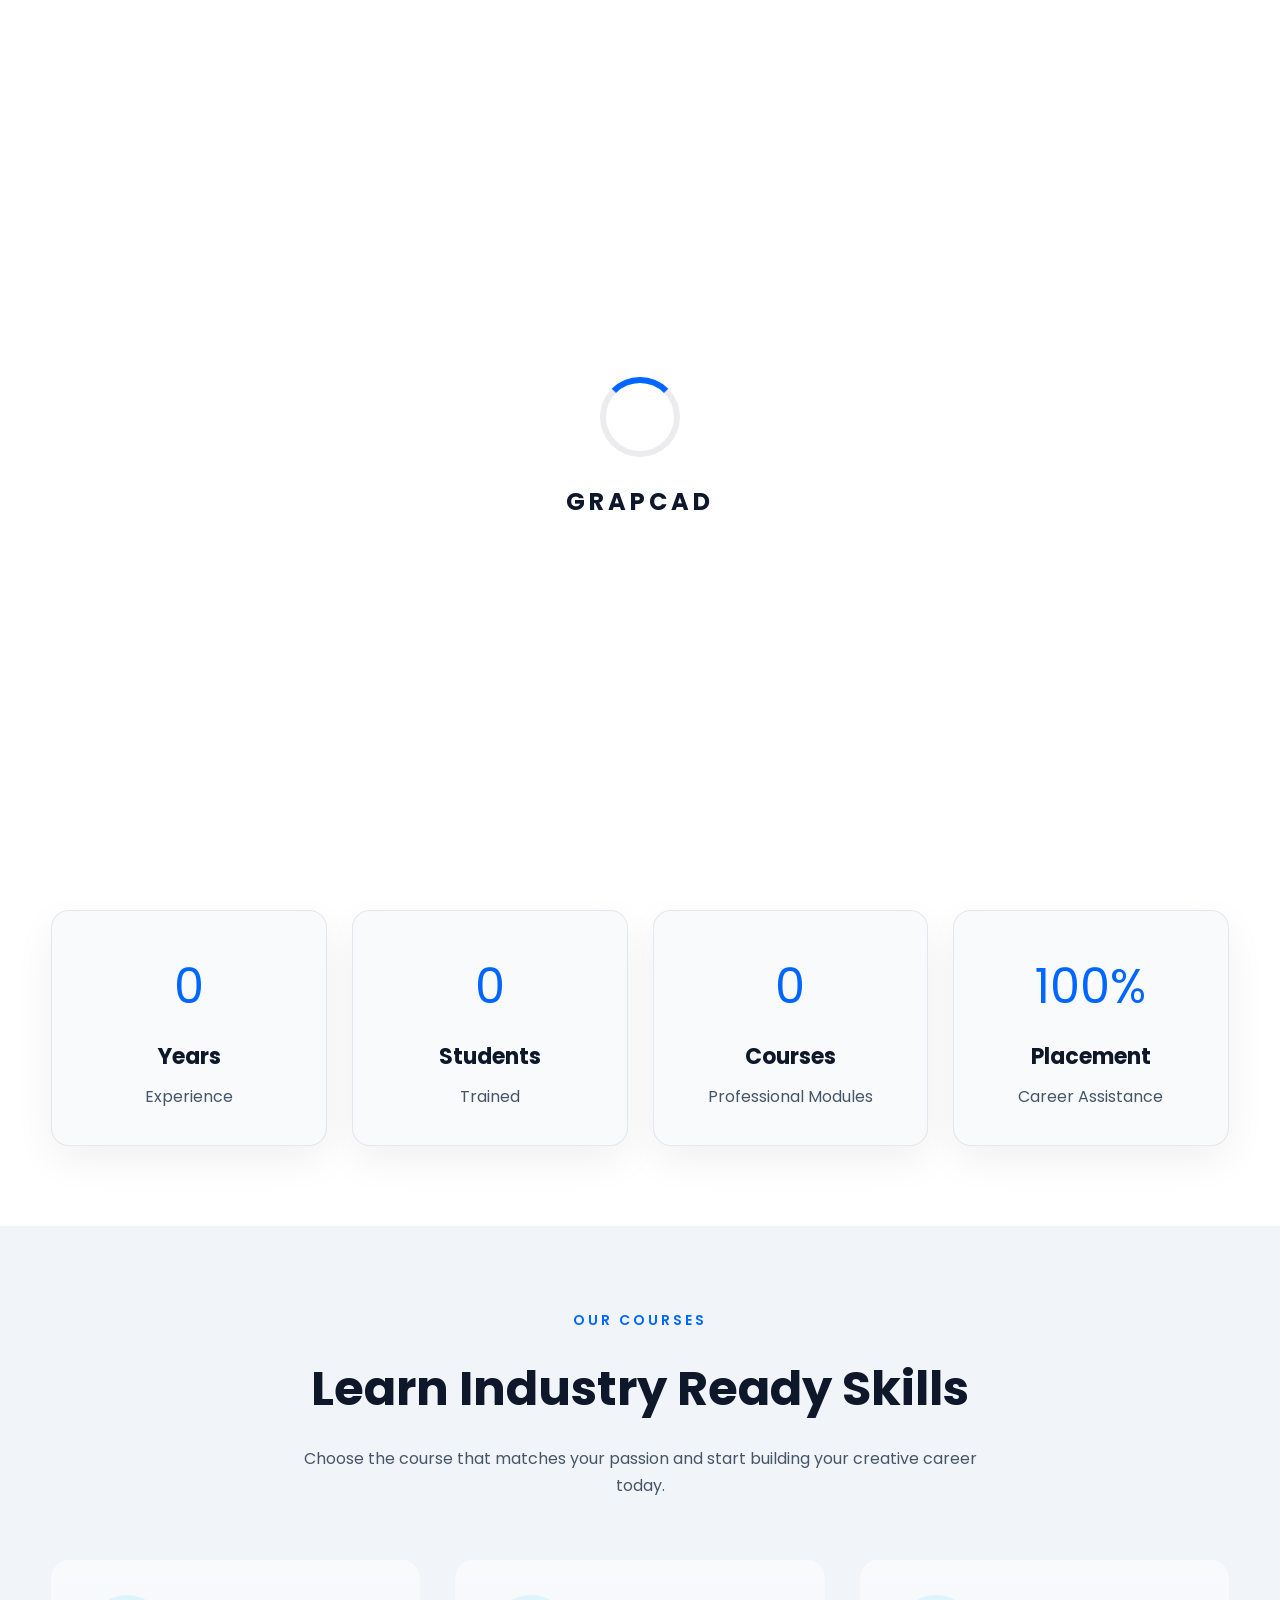
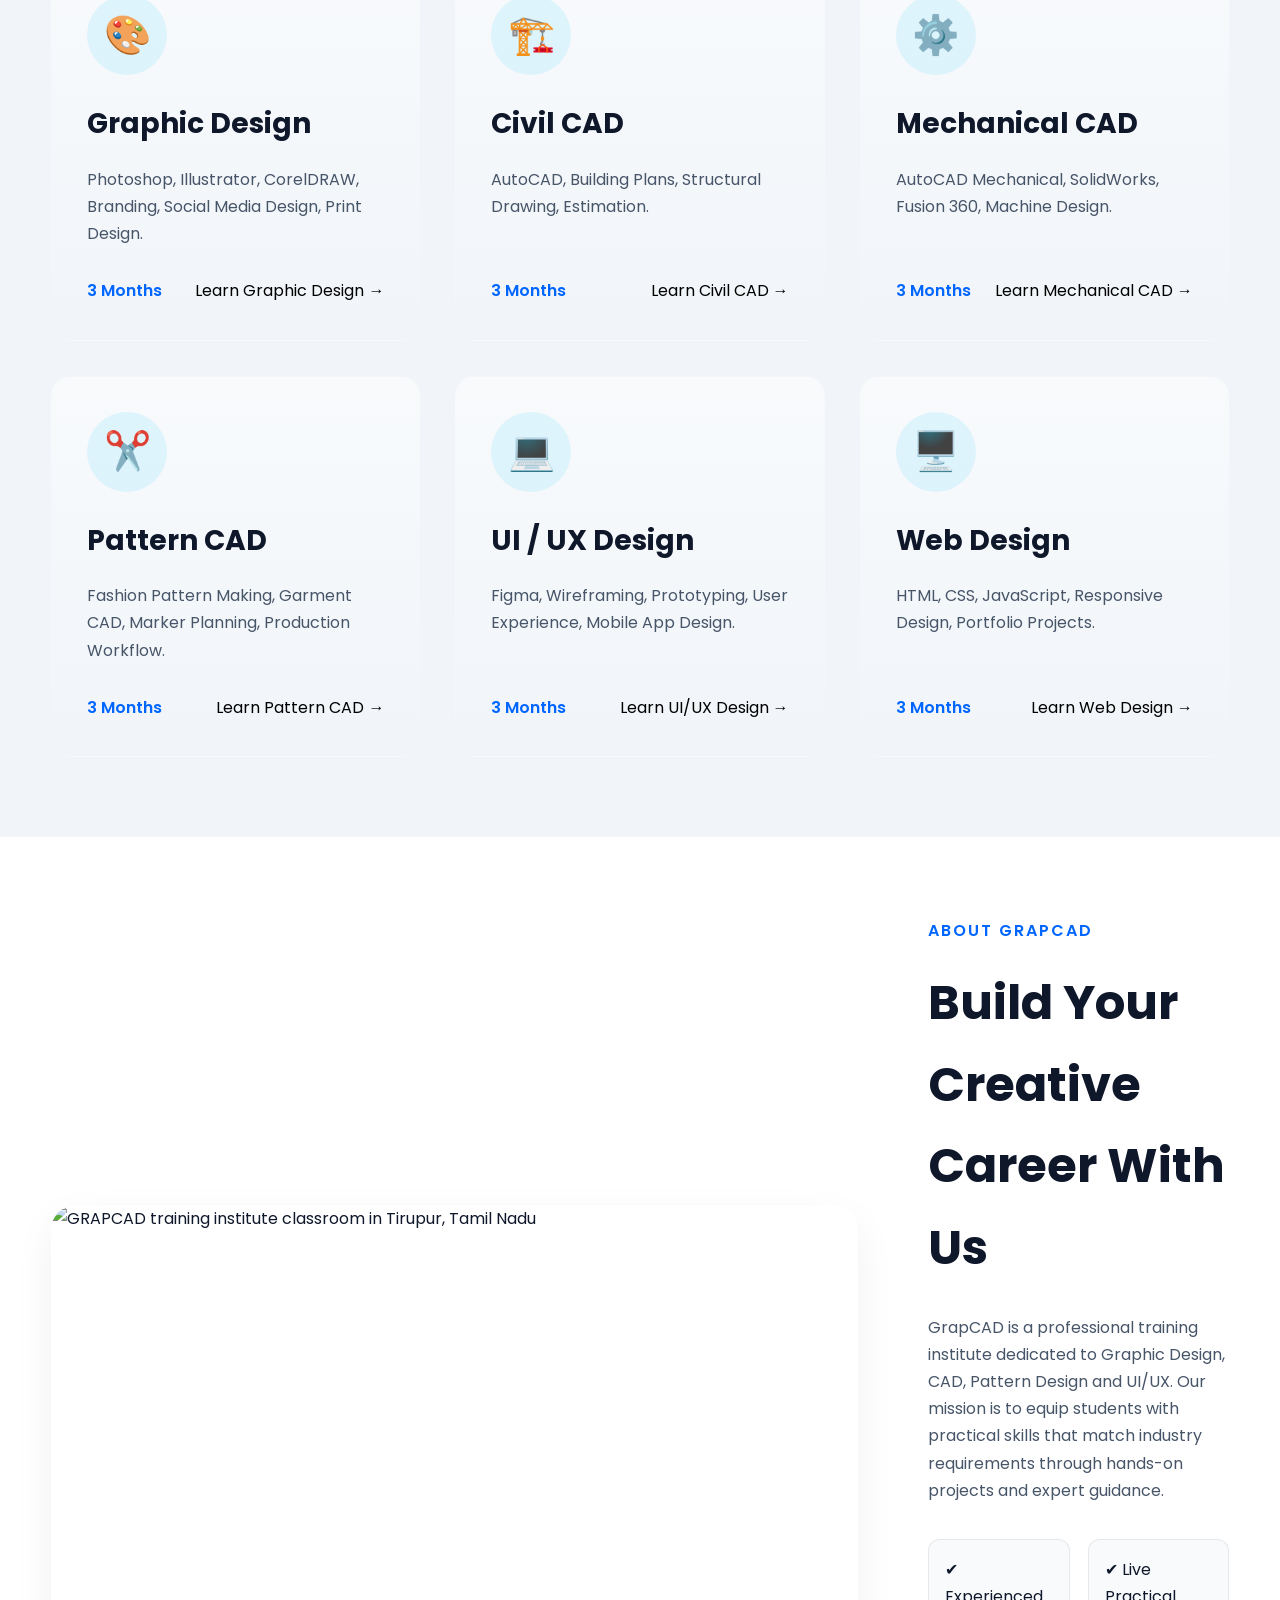
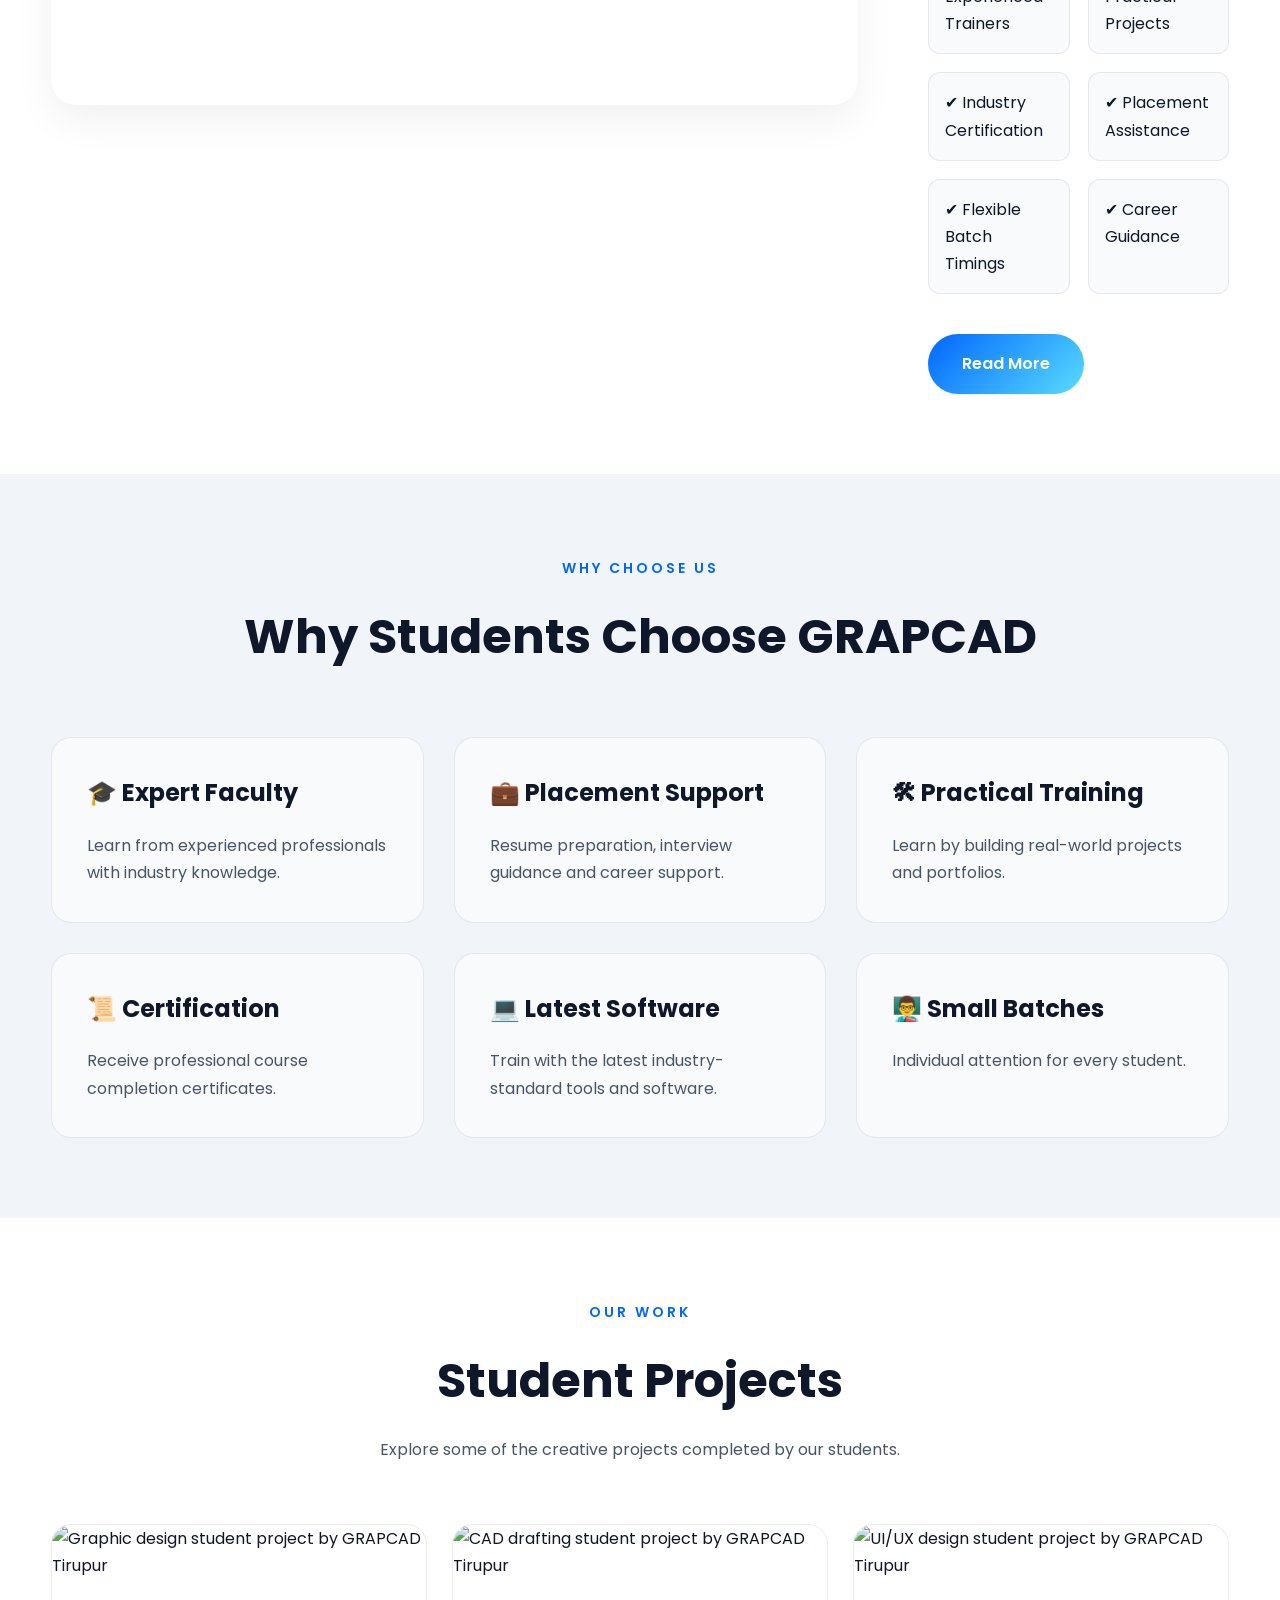
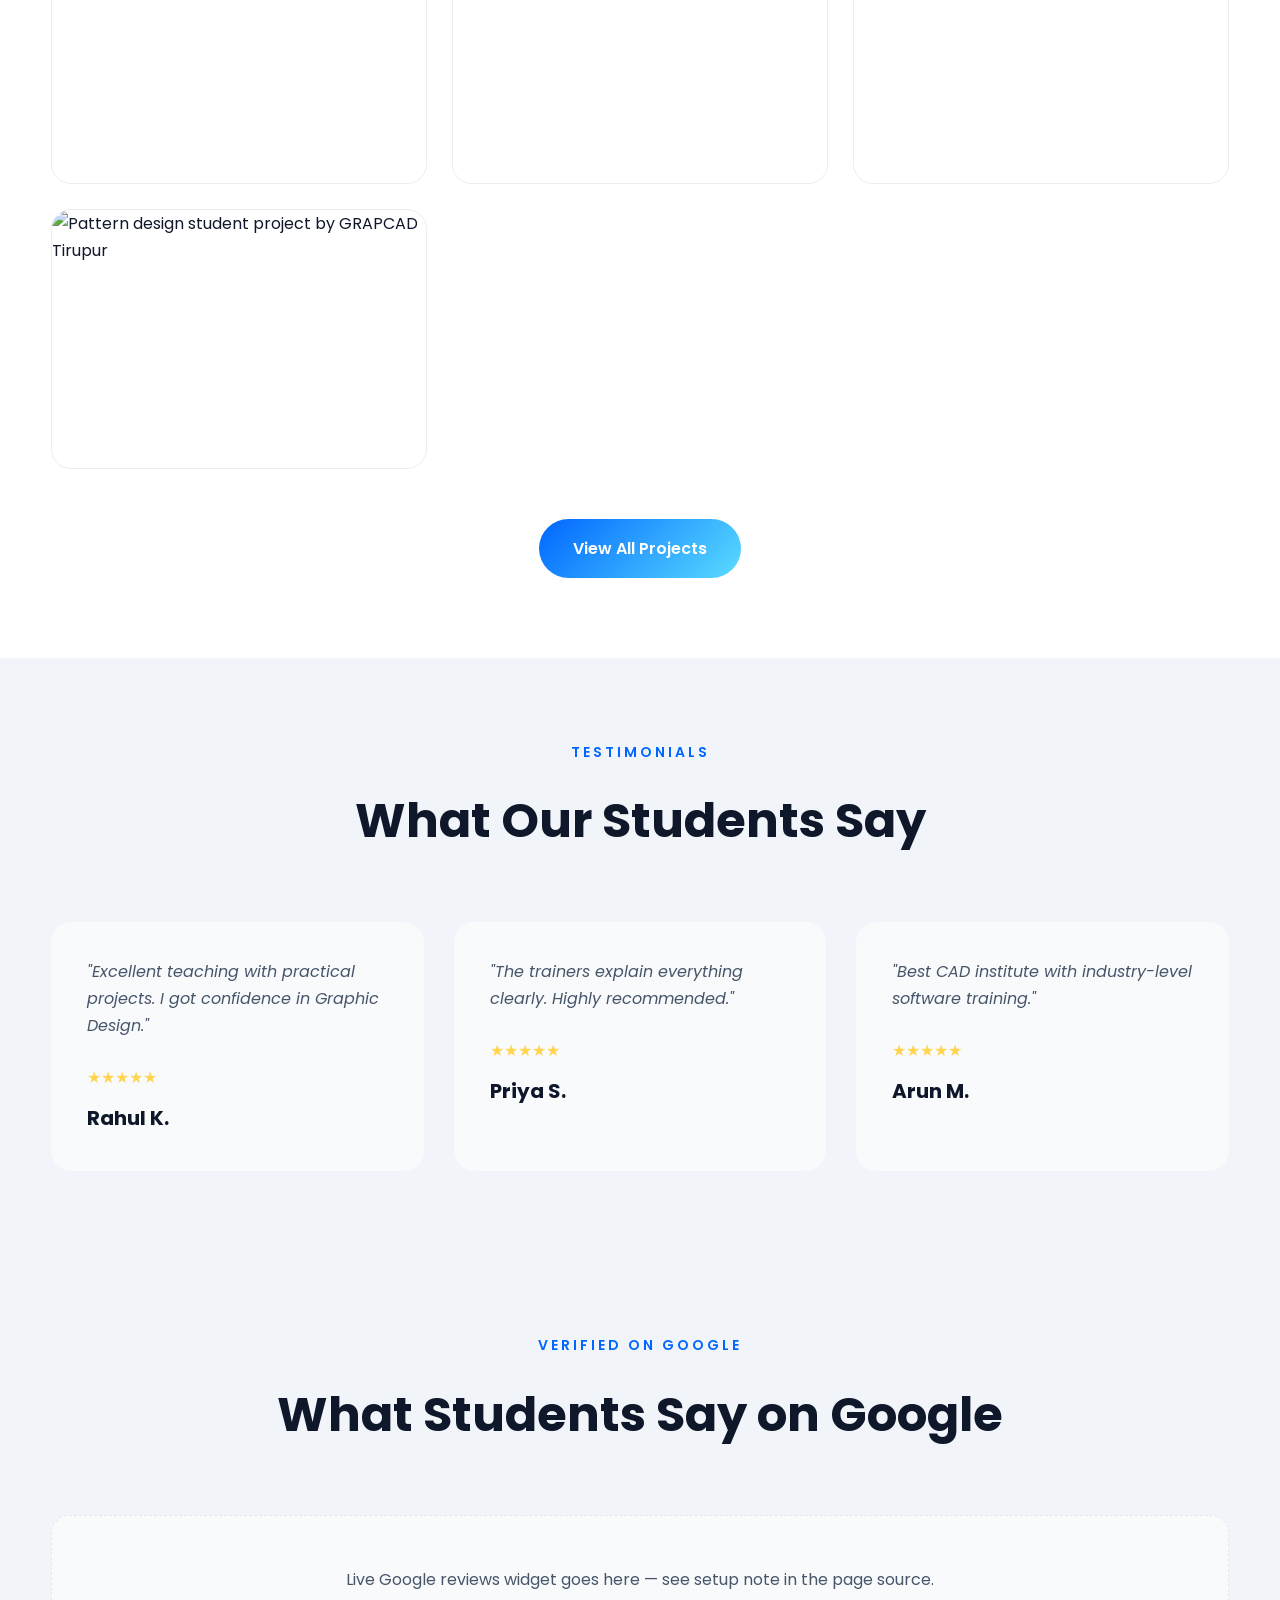
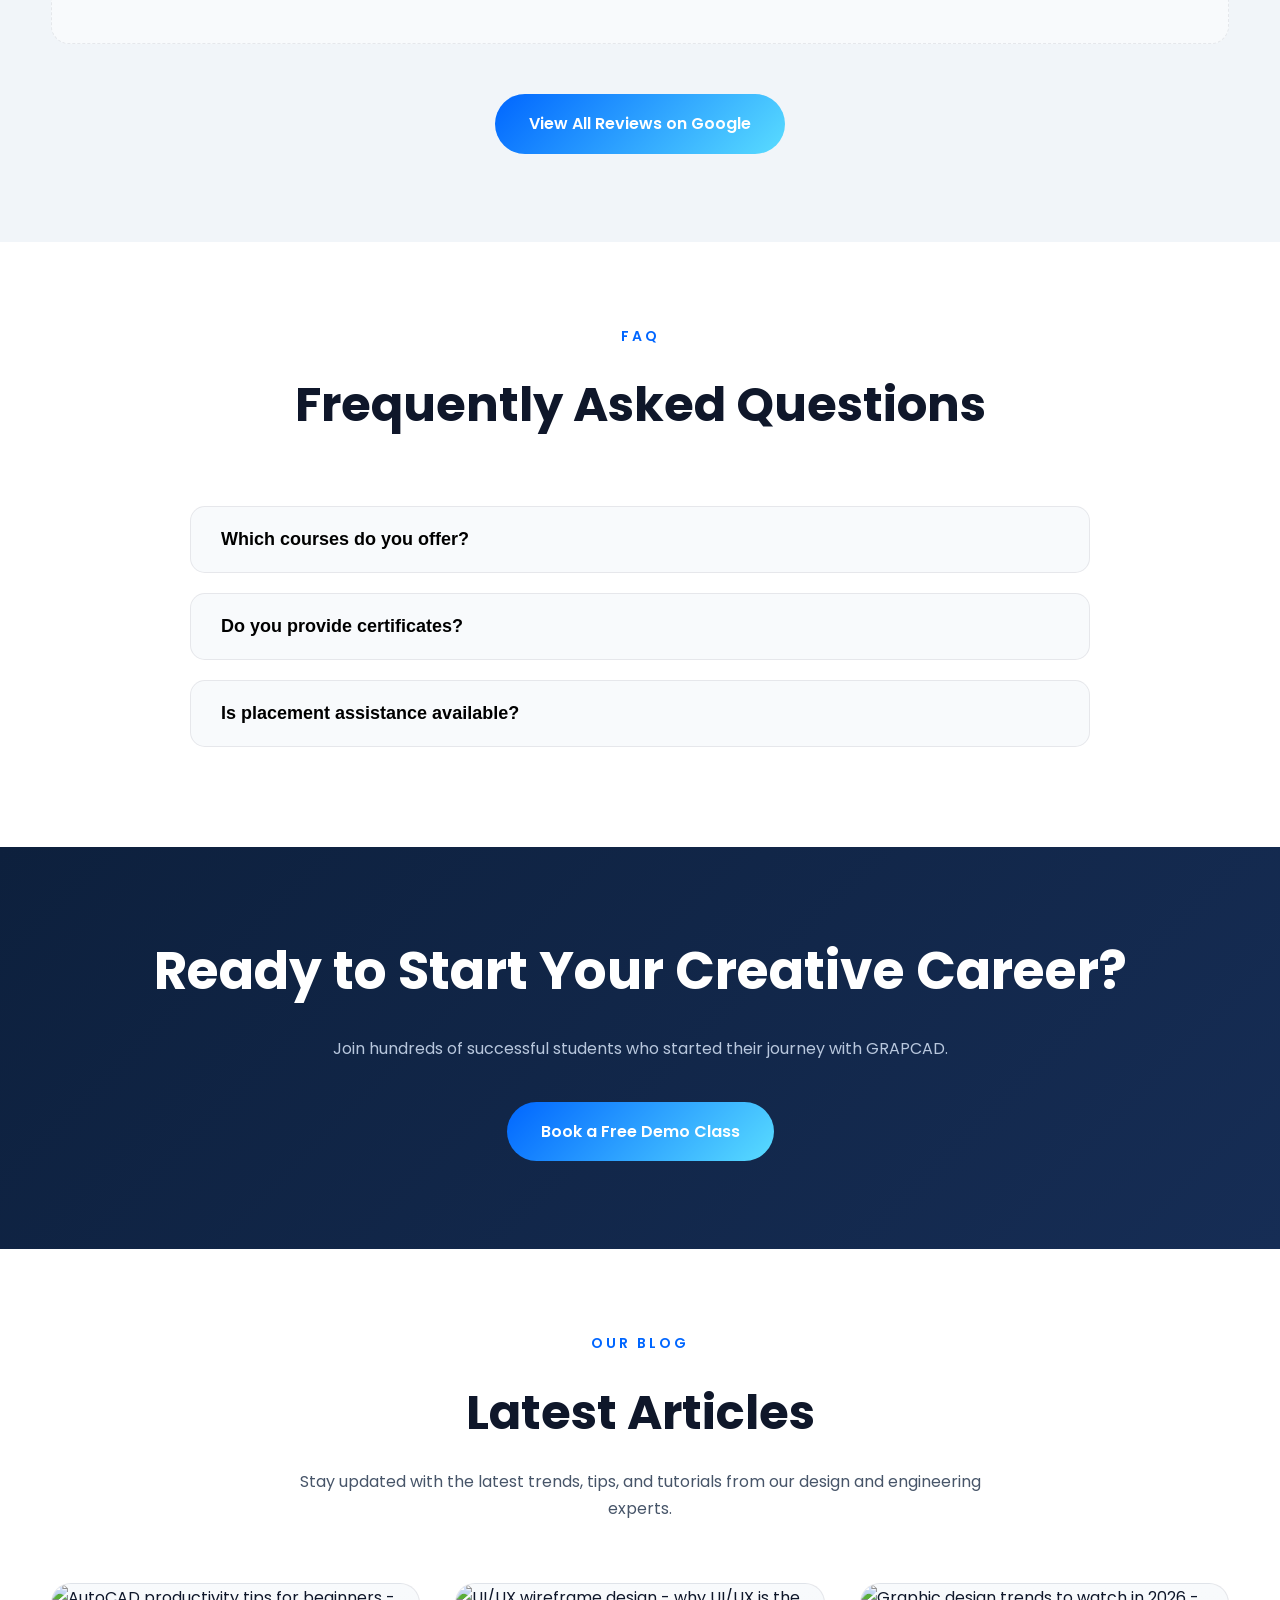
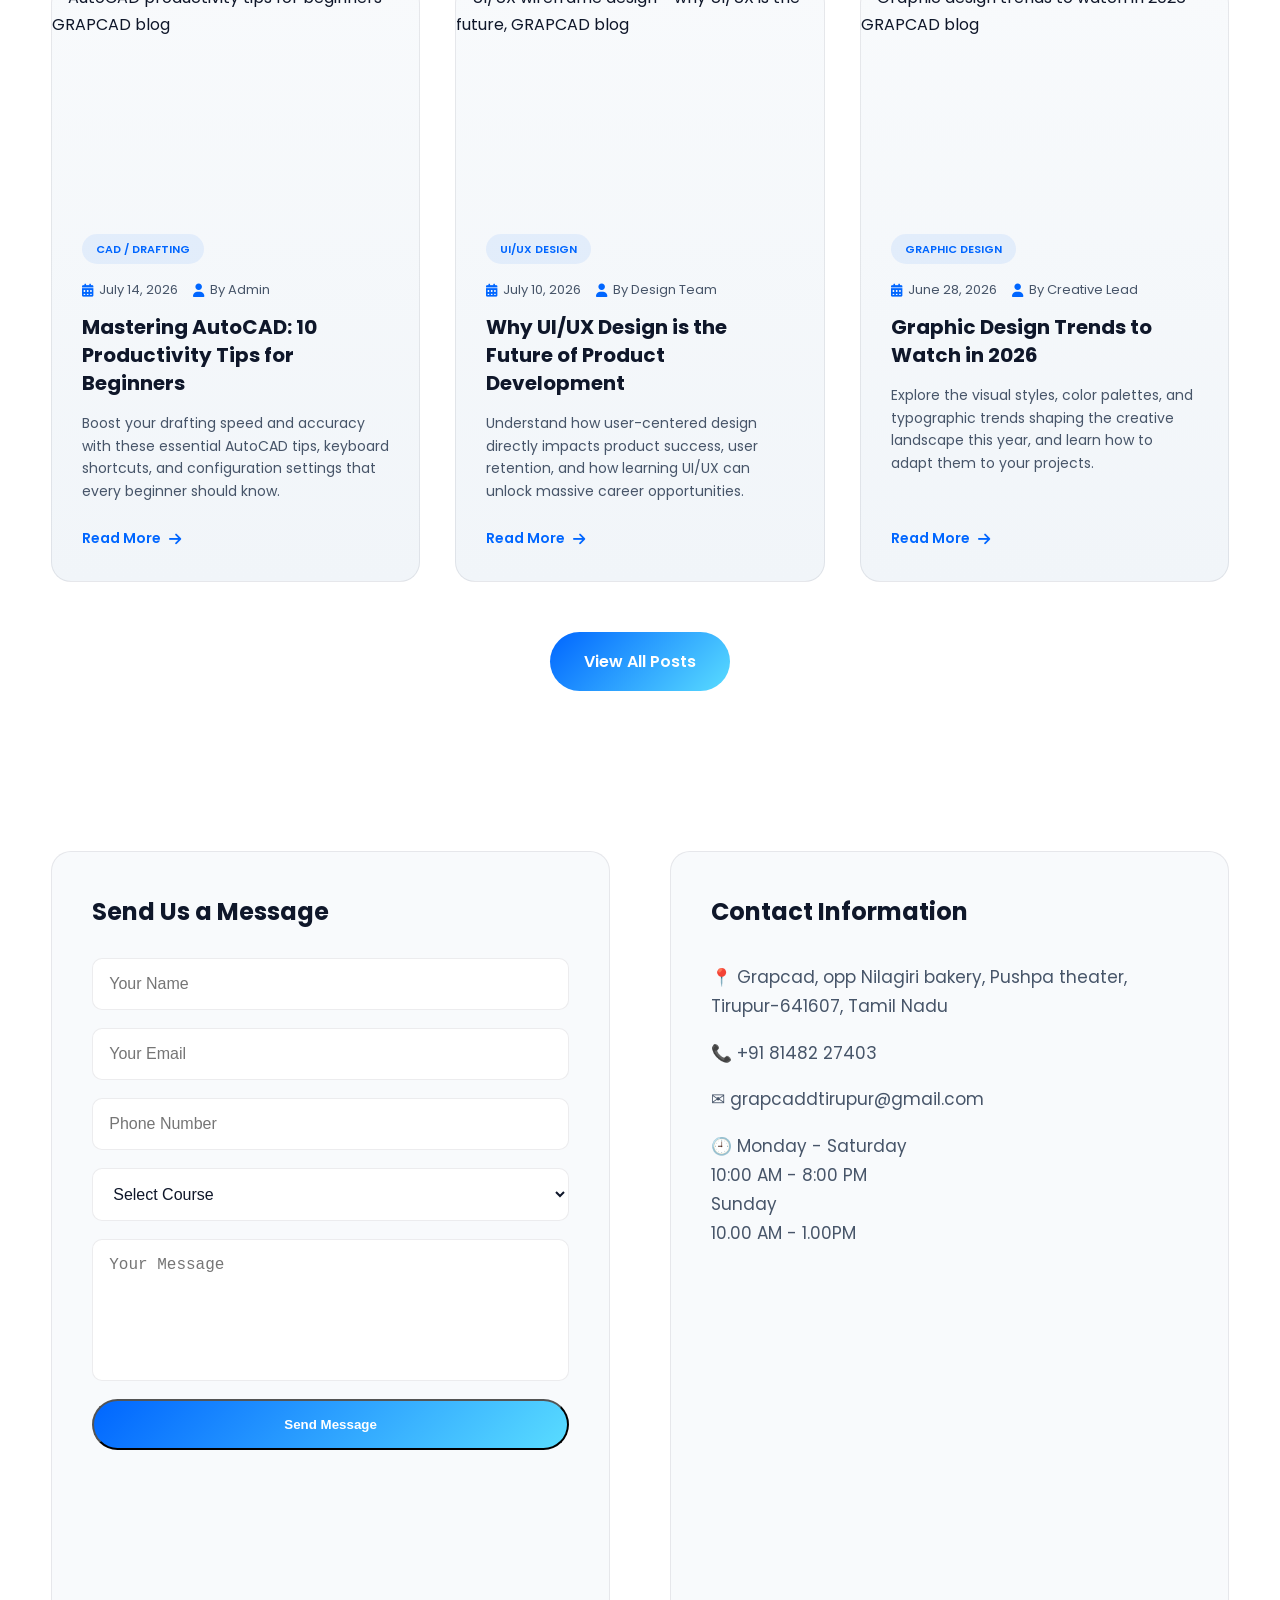
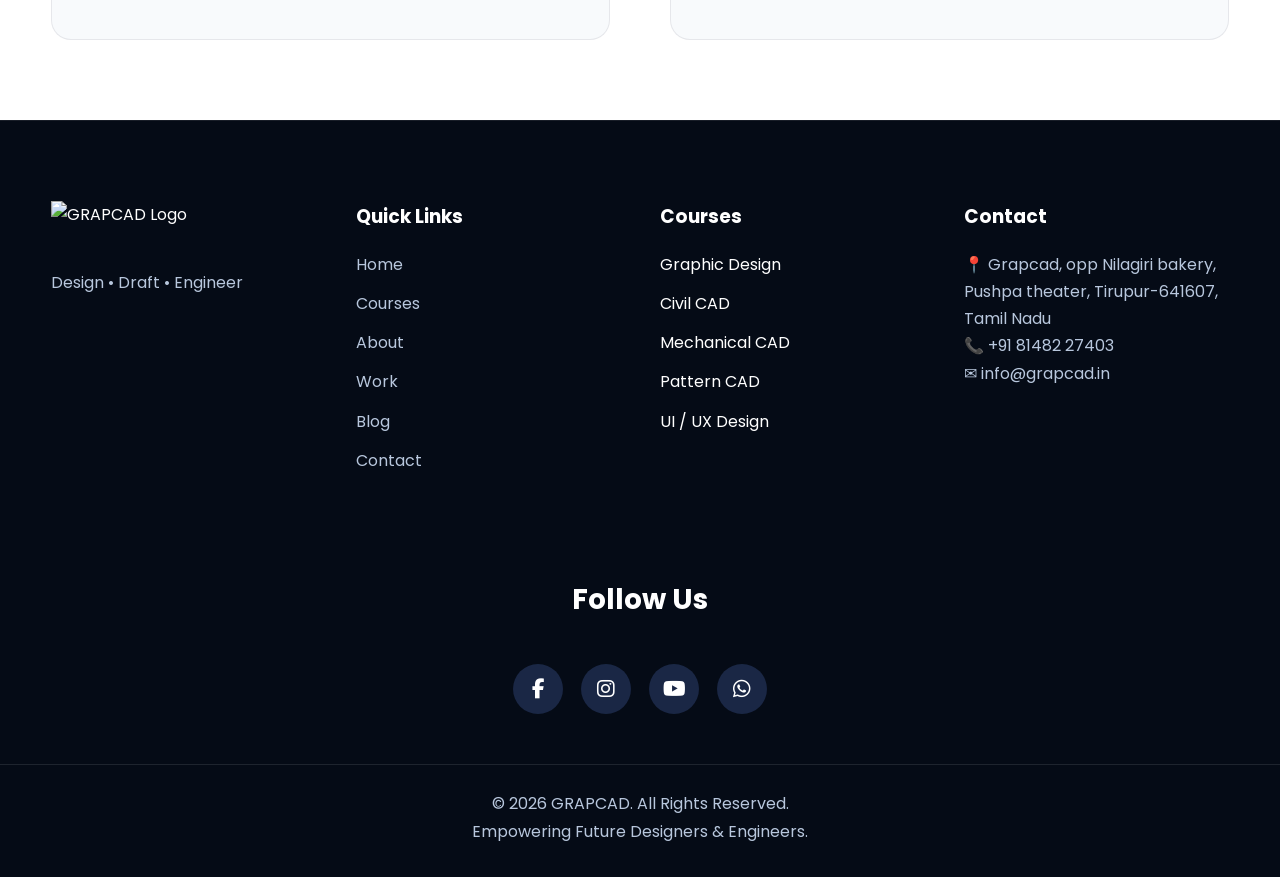
==== commit 86299163: "SEO next setup" ====
--- a/index.html
+++ b/index.html
@@ -7,36 +7,37 @@
 
     <meta charset="UTF-8">
     <meta name="viewport" content="width=device-width, initial-scale=1.0">
-    <link rel="icon" type="image/png" href="images/favicon.png">
+    <link rel="icon" type="image/png" href="images/favicon.png">
+    <link rel="apple-touch-icon" href="images/favicon.png">
 <meta name="google-site-verification" content="B4zG6x2_X2iM2mvHOHN37qR_ldx0AkZWP9bNMpnsEqk" />
-    <title>GRAPCAD | Best CAD, Graphic Design &amp; UI/UX Institute in Tirupur, Tamil Nadu</title>
+    <title>GRAPCAD | CAD, Graphic Design &amp; UI/UX Institute - Tirupur</title>
 
      <meta name="description"
-        content="GRAPCAD is Tirupur's leading CAD, Graphic Design, UI/UX &amp; Pattern Design training institute serving students across Tamil Nadu. 7+ years experience, 500+ students trained, 100% placement support. Book a free demo class.">
+        content="GRAPCAD: CAD, Graphic Design &amp; UI/UX training institute, Tirupur, Tamil Nadu.">
 
       <meta name="keywords"
         content="CAD Institute Tirupur, Graphic Design Institute Tamil Nadu, AutoCAD Training Tirupur, UI UX Course Tirupur, Pattern CAD, Design Institute Tamil Nadu, GrapCAD">
 
     <meta name="author" content="GRAPCAD">
     <meta name="robots" content="index, follow, max-image-preview:large, max-snippet:-1, max-video-preview:-1">
-    <link rel="canonical" href="https://grapcad.in/">
+    <link rel="canonical" href="https://www.grapcadd.in/">
 
     <!-- Open Graph -->
     <meta property="og:type" content="website">
     <meta property="og:site_name" content="GRAPCAD">
     <meta property="og:locale" content="en_IN">
-    <meta property="og:title" content="GRAPCAD | Best CAD, Graphic Design &amp; UI/UX Institute in Tirupur, Tamil Nadu">
+    <meta property="og:title" content="GRAPCAD | CAD, Graphic Design &amp; UI/UX Institute - Tirupur">
     <meta property="og:description" content="Industry-ready Graphic Design, CAD, UI/UX and Pattern Design courses with practical learning, expert mentors and career guidance in Tirupur, Tamil Nadu.">
-    <meta property="og:url" content="https://grapcad.in/">
-    <meta property="og:image" content="https://grapcad.in/images/hero.jpg">
+    <meta property="og:url" content="https://www.grapcadd.in/">
+    <meta property="og:image" content="https://www.grapcadd.in/images/hero.jpg">
     <meta property="og:image:width" content="1600">
     <meta property="og:image:height" content="1067">
 
     <!-- Twitter Card -->
     <meta name="twitter:card" content="summary_large_image">
-    <meta name="twitter:title" content="GRAPCAD | Best CAD, Graphic Design &amp; UI/UX Institute in Tirupur, Tamil Nadu">
+    <meta name="twitter:title" content="GRAPCAD | CAD, Graphic Design &amp; UI/UX Institute - Tirupur">
     <meta name="twitter:description" content="Industry-ready Graphic Design, CAD, UI/UX and Pattern Design courses in Tirupur, Tamil Nadu. 7+ years experience, 500+ students trained.">
-    <meta name="twitter:image" content="https://grapcad.in/images/hero.jpg">
+    <meta name="twitter:image" content="https://www.grapcadd.in/images/hero.jpg">
 
 <!-- Google Fonts -->
 <link rel="preconnect" href="https://fonts.googleapis.com">
@@ -56,18 +57,18 @@
 {
   "@context": "https://schema.org",
   "@type": ["EducationalOrganization", "LocalBusiness"],
-  "@id": "https://grapcad.in/#organization",
+  "@id": "https://www.grapcadd.in/#organization",
   "name": "GRAPCAD",
   "alternateName": "GRAPCAD Institute",
   "description": "GRAPCAD is a professional training institute in Tirupur, Tamil Nadu offering industry-ready courses in Graphic Design, Civil CAD, Mechanical CAD, Pattern CAD, UI/UX Design, Web Design, Motion Graphics and Interior Design.",
-  "url": "https://grapcad.in/",
+  "url": "https://www.grapcadd.in/",
   "logo": {
     "@type": "ImageObject",
-    "url": "https://grapcad.in/images/logo.png",
+    "url": "https://www.grapcadd.in/images/logo.png",
     "width": 1024,
     "height": 231
   },
-  "image": "https://grapcad.in/images/hero.jpg",
+  "image": "https://www.grapcadd.in/images/hero.jpg",
   "telephone": "+91-81482-27403",
   "email": "info@grapcad.in",
   "priceRange": "₹₹",
@@ -297,7 +298,7 @@
 
         <div class="stat-card">
 
-            <h2 class="counter" data-target="7">0</h2>
+            <p class="stat-number counter" data-target="7">0</p>
 
             <h4>Years</h4>
 
@@ -307,7 +308,7 @@
 
         <div class="stat-card">
 
-            <h2 class="counter" data-target="500">0</h2>
+            <p class="stat-number counter" data-target="500">0</p>
 
             <h4>Students</h4>
 
@@ -317,7 +318,7 @@
 
         <div class="stat-card">
 
-            <h2 class="counter" data-target="20">0</h2>
+            <p class="stat-number counter" data-target="20">0</p>
 
             <h4>Courses</h4>
 
@@ -327,7 +328,7 @@
 
         <div class="stat-card">
 
-            <h2>100%</h2>
+            <p class="stat-number">100%</p>
 
             <h4>Placement</h4>
 
@@ -389,9 +390,9 @@
 
                     <span>3 Months</span>
 
-                    <a href="courses.html">
-
-                        Learn More →
+                    <a href="courses.html" aria-label="Learn more about the Graphic Design course">
+
+                        Learn Graphic Design →
 
                     </a>
 
@@ -422,9 +423,9 @@
 
                     <span>3 Months</span>
 
-                    <a href="courses.html">
-
-                        Learn More →
+                    <a href="courses.html" aria-label="Learn more about the Civil CAD course">
+
+                        Learn Civil CAD →
 
                     </a>
 
@@ -454,9 +455,9 @@
 
                 <span>3 Months</span>
 
-                <a href="courses.html">
-
-                    Learn More →
+                <a href="courses.html" aria-label="Learn more about the Mechanical CAD course">
+
+                    Learn Mechanical CAD →
 
                 </a>
 
@@ -487,9 +488,9 @@
 
                 <span>3 Months</span>
 
-                <a href="courses.html">
-
-                    Learn More →
+                <a href="courses.html" aria-label="Learn more about the Pattern CAD course">
+
+                    Learn Pattern CAD →
 
                 </a>
 
@@ -521,9 +522,9 @@
 
                 <span>3 Months</span>
 
-                <a href="courses.html">
-
-                    Learn More →
+                <a href="courses.html" aria-label="Learn more about the UI/UX Design course">
+
+                    Learn UI/UX Design →
 
                 </a>
 
@@ -555,9 +556,9 @@
 
                 <span>3 Months</span>
 
-                <a href="courses.html">
-
-                    Learn More →
+                <a href="courses.html" aria-label="Learn more about the Web Design course">
+
+                    Learn Web Design →
 
                 </a>
 
@@ -827,7 +828,7 @@
 
               </p>
 
-              <h4>★★★★★</h4>
+              <div class="star-rating" aria-label="5 out of 5 stars">★★★★★</div>
 
               <h3>Rahul K.</h3>
 
@@ -842,7 +843,7 @@
 
               </p>
 
-              <h4>★★★★★</h4>
+              <div class="star-rating" aria-label="5 out of 5 stars">★★★★★</div>
 
               <h3>Priya S.</h3>
 
@@ -857,7 +858,7 @@
 
               </p>
 
-              <h4>★★★★★</h4>
+              <div class="star-rating" aria-label="5 out of 5 stars">★★★★★</div>
 
               <h3>Arun M.</h3>
 
--- a/css/styles.css
+++ b/css/styles.css
@@ -360,10 +360,17 @@
 ==============================*/
 
 .page-hero {
-  background: linear-gradient(135deg, var(--primary), var(--primary-dark));
+  background: linear-gradient(120deg, var(--primary), var(--primary-dark), #123a91, var(--primary));
+  background-size: 300% 300%;
+  animation: heroGradientShift 14s ease infinite;
   padding: 140px 0 80px;
   text-align: center;
   color: #FFFFFF;
+}
+
+@keyframes heroGradientShift {
+  0%, 100% { background-position: 0% 50%; }
+  50% { background-position: 100% 50%; }
 }
 
 .page-hero h1 {
@@ -514,7 +521,7 @@
 
 }
 
-.stat-card h2 {
+.stat-card .stat-number {
 
   color: var(--primary);
 
@@ -984,7 +991,9 @@
 
 }
 
-.testimonial-card h4 {
+.testimonial-card .star-rating {
+
+  display: block;
 
   color: #FFD54F;
 
@@ -1771,7 +1780,7 @@
   border-color: var(--primary);
 }
 
-.about-stat-card h2 {
+.about-stat-card .stat-number {
   color: var(--primary);
   font-size: 48px;
   margin-bottom: 10px;
@@ -2150,23 +2159,10 @@
   transform: translateY(-10px);
 }
 
-.section-title {
-  font-size: 46px;
-  margin-bottom: 20px;
-  text-align: center;
-}
-
-.section-subtitle {
-  color: #9ca3af;
-  max-width: 700px;
-  margin: auto;
-  margin-bottom: 60px;
-  line-height: 1.8;
-}
-
 .about img,
 .work-card img {
   transition: .5s;
+  max-height: 500px;
 }
 
 .about img:hover,
@@ -2684,6 +2680,20 @@
 
 .gallery-grid img.tilt-card {
   transition: transform .15s ease-out;
+}
+
+/* Same fast-tilt treatment for the card types on the other pages
+   (about, courses, work, blog) */
+.mission-card.tilt-card,
+.feature-box.tilt-card,
+.about-stat-card.tilt-card,
+.why-card.tilt-card,
+.stat-card.tilt-card {
+  transition: transform .15s ease-out, border-color .3s ease;
+}
+
+.blog-card.tilt-card {
+  transition: transform .15s ease-out, border-color .3s ease, box-shadow .3s ease;
 }
 
 /* Cursor-tracked glare sweep — only renders on real elements (not <img>,
@@ -2817,7 +2827,9 @@
 }
 
 /* Gradient accent text (e.g. the "Draft." keyword in the hero) */
-.gradient-text {
+/* .hero h1 span (specificity 0,1,2,0) would otherwise beat this single
+   class and override color:transparent, hiding the gradient entirely */
+.hero h1 span.gradient-text {
   background: linear-gradient(135deg, var(--primary), #59dcff);
   -webkit-background-clip: text;
   background-clip: text;
@@ -2850,4 +2862,7 @@
   .magnetic-btn::before {
     transition: none;
   }
-}
+  .page-hero {
+    animation: none;
+  }
+}
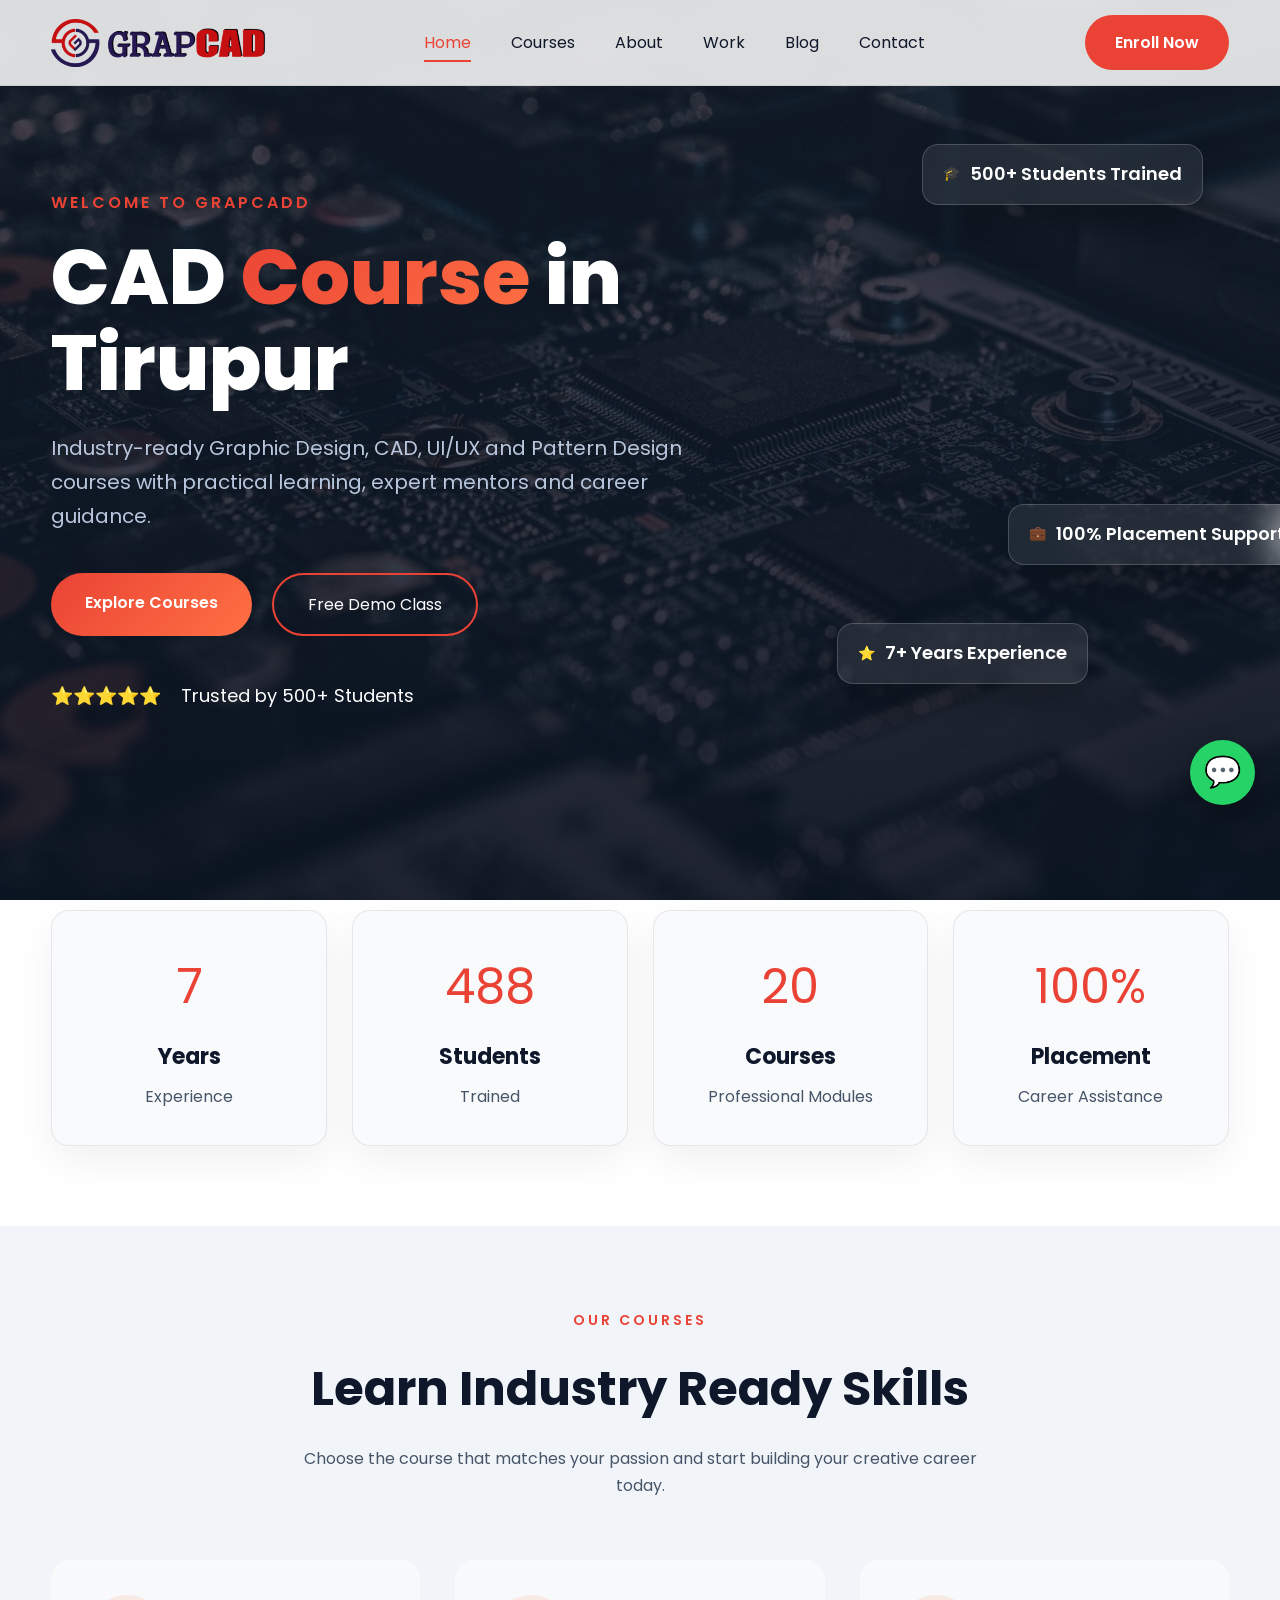
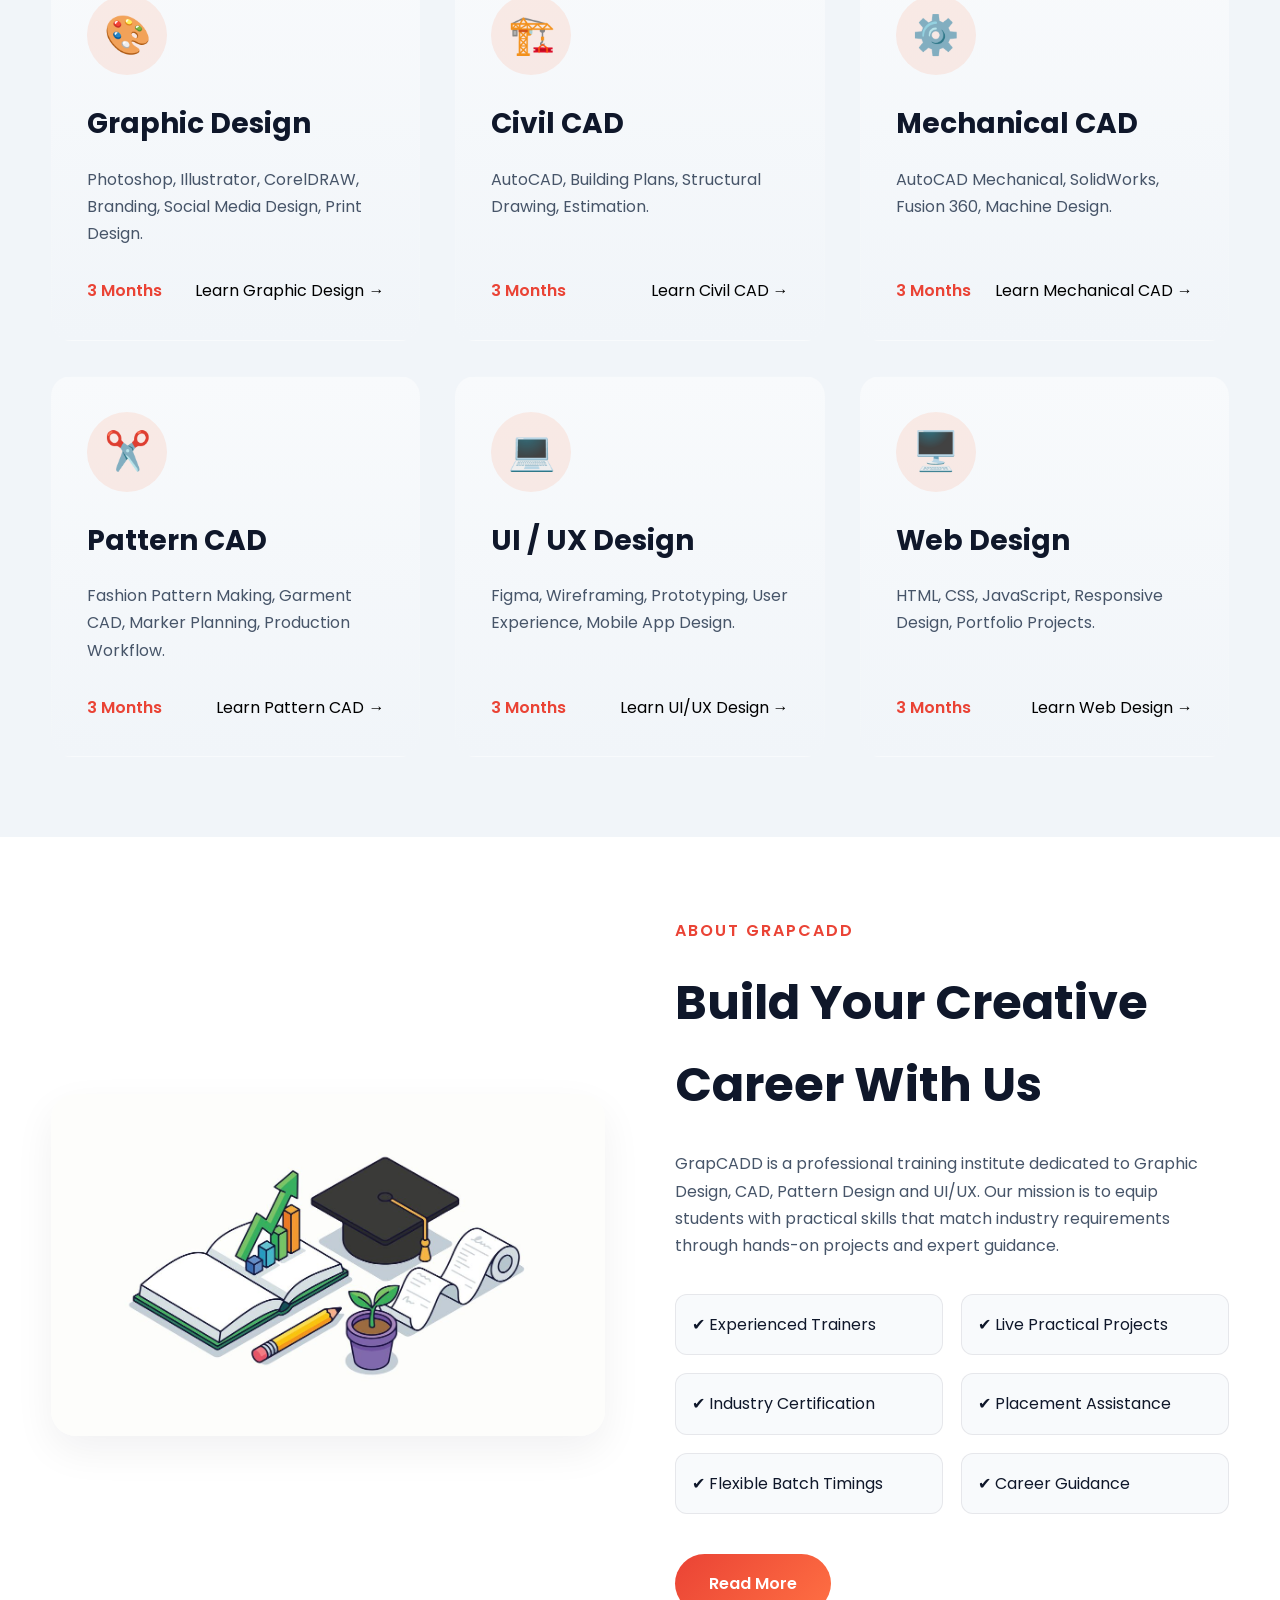
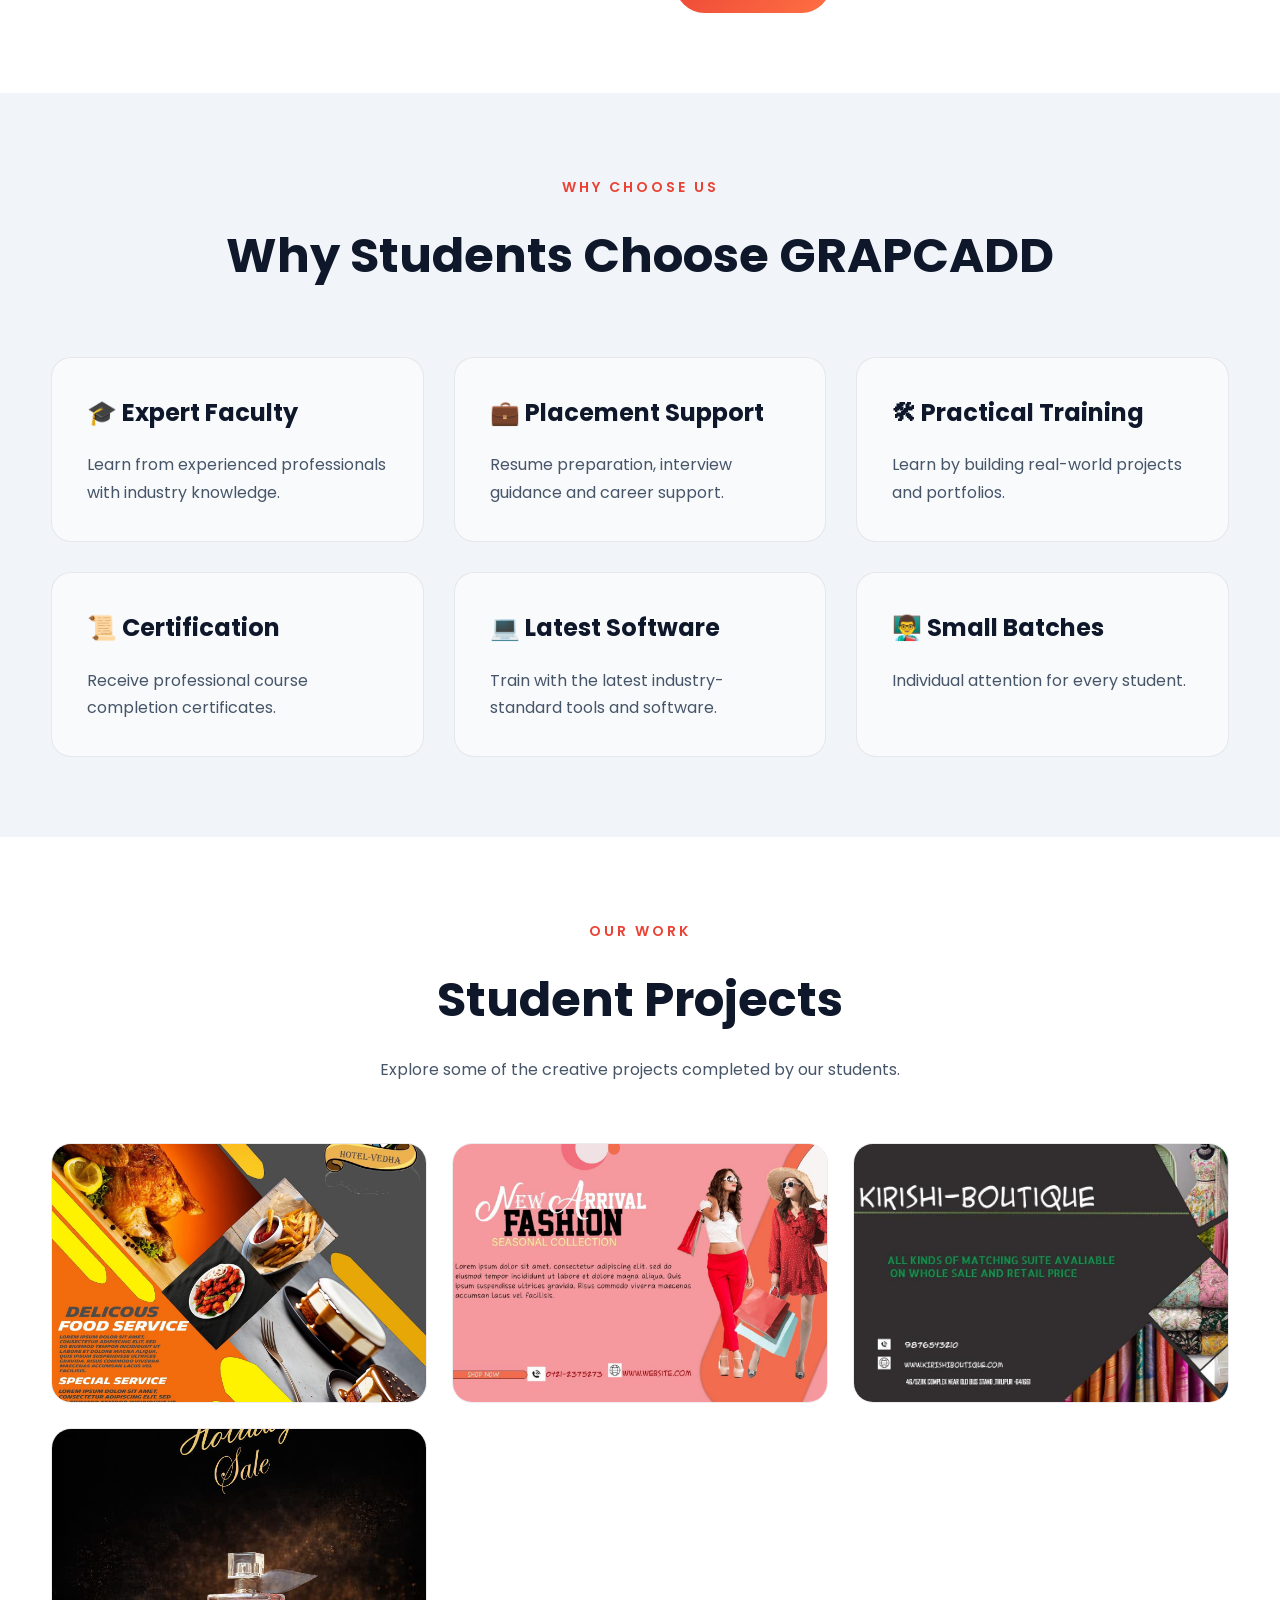
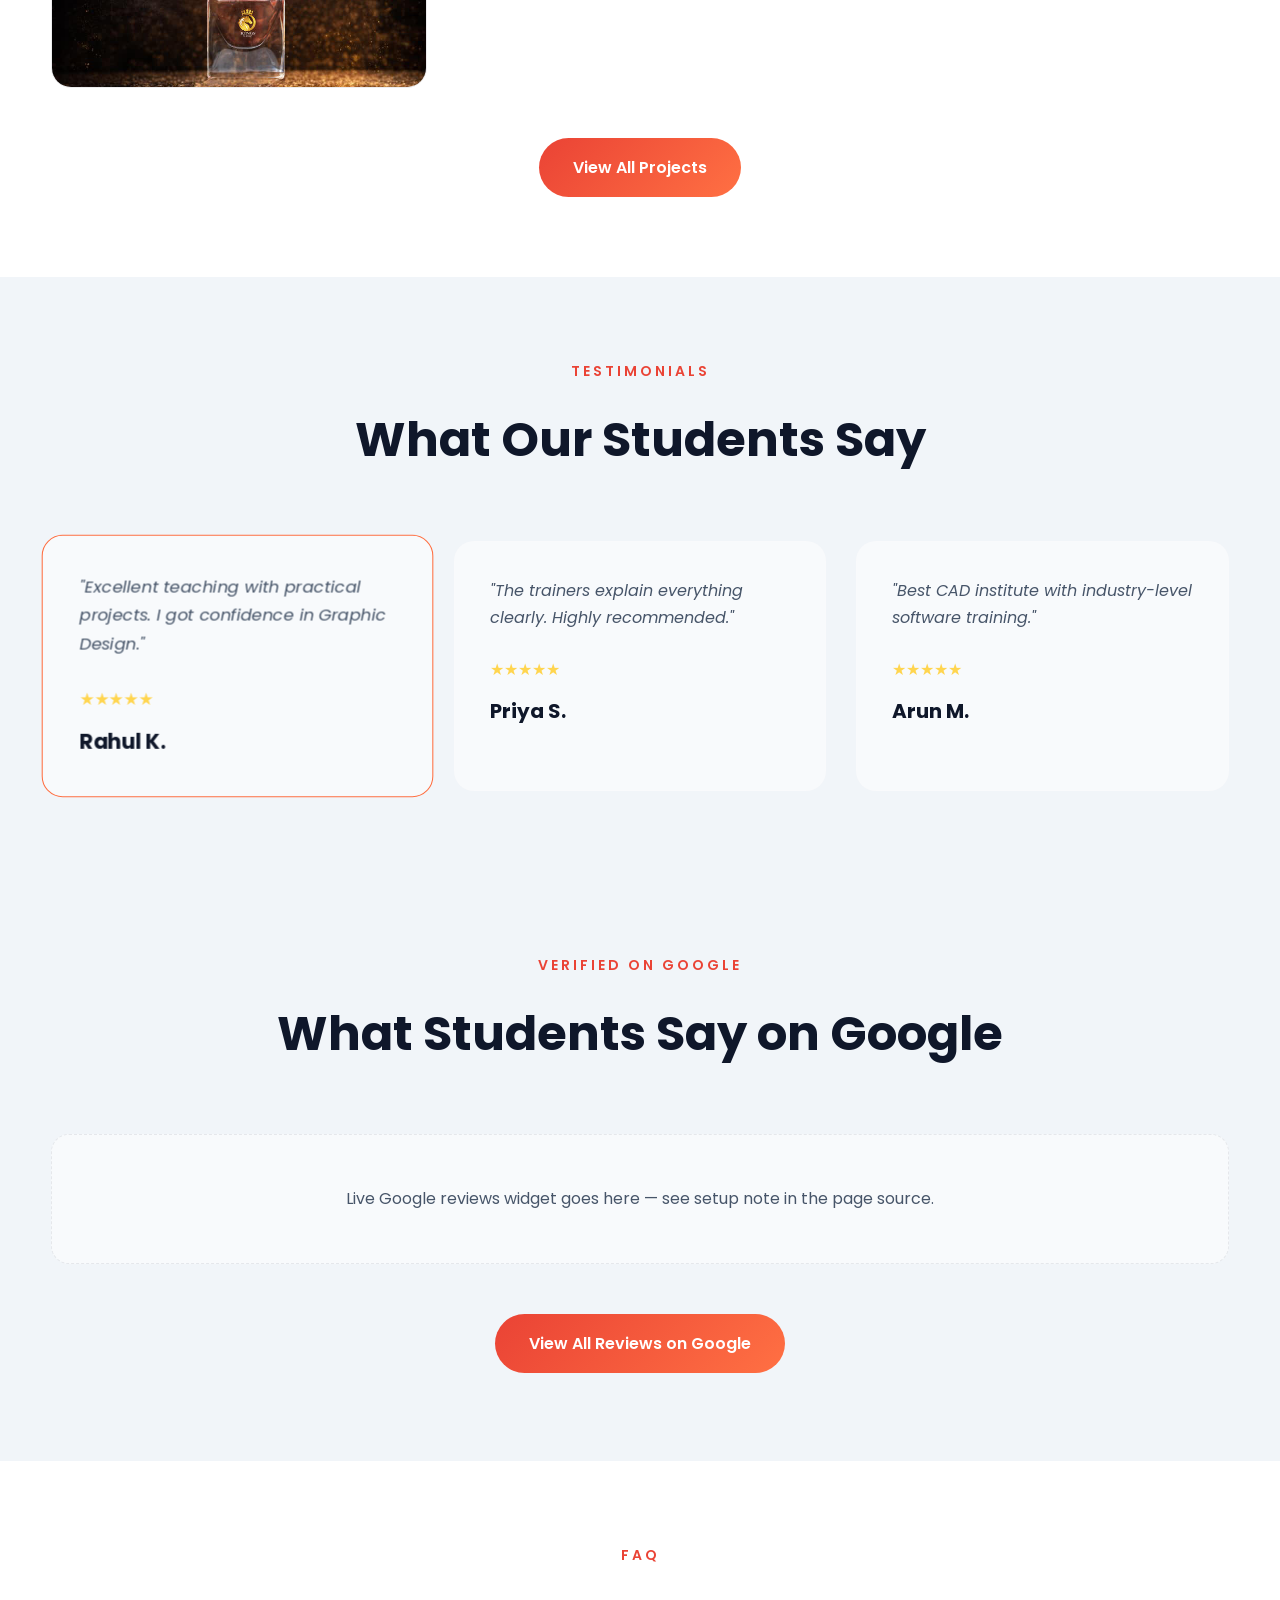
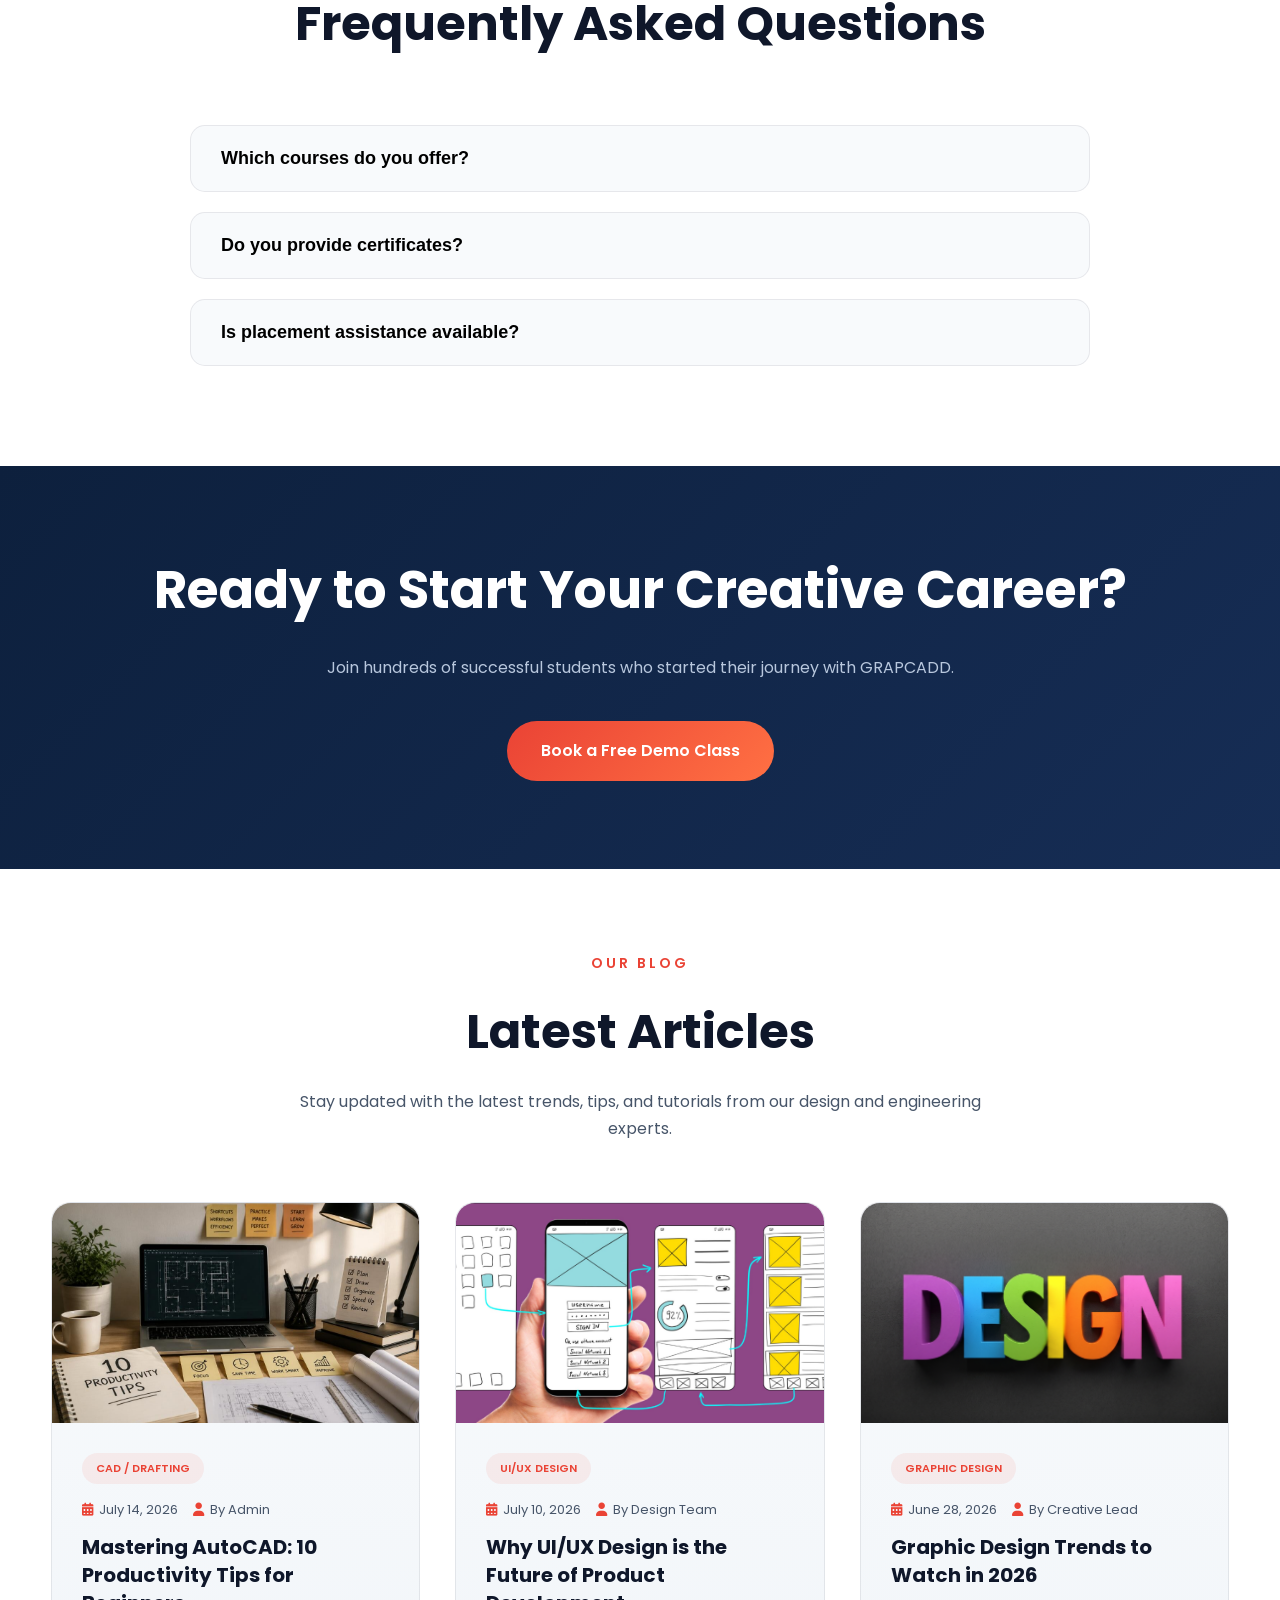
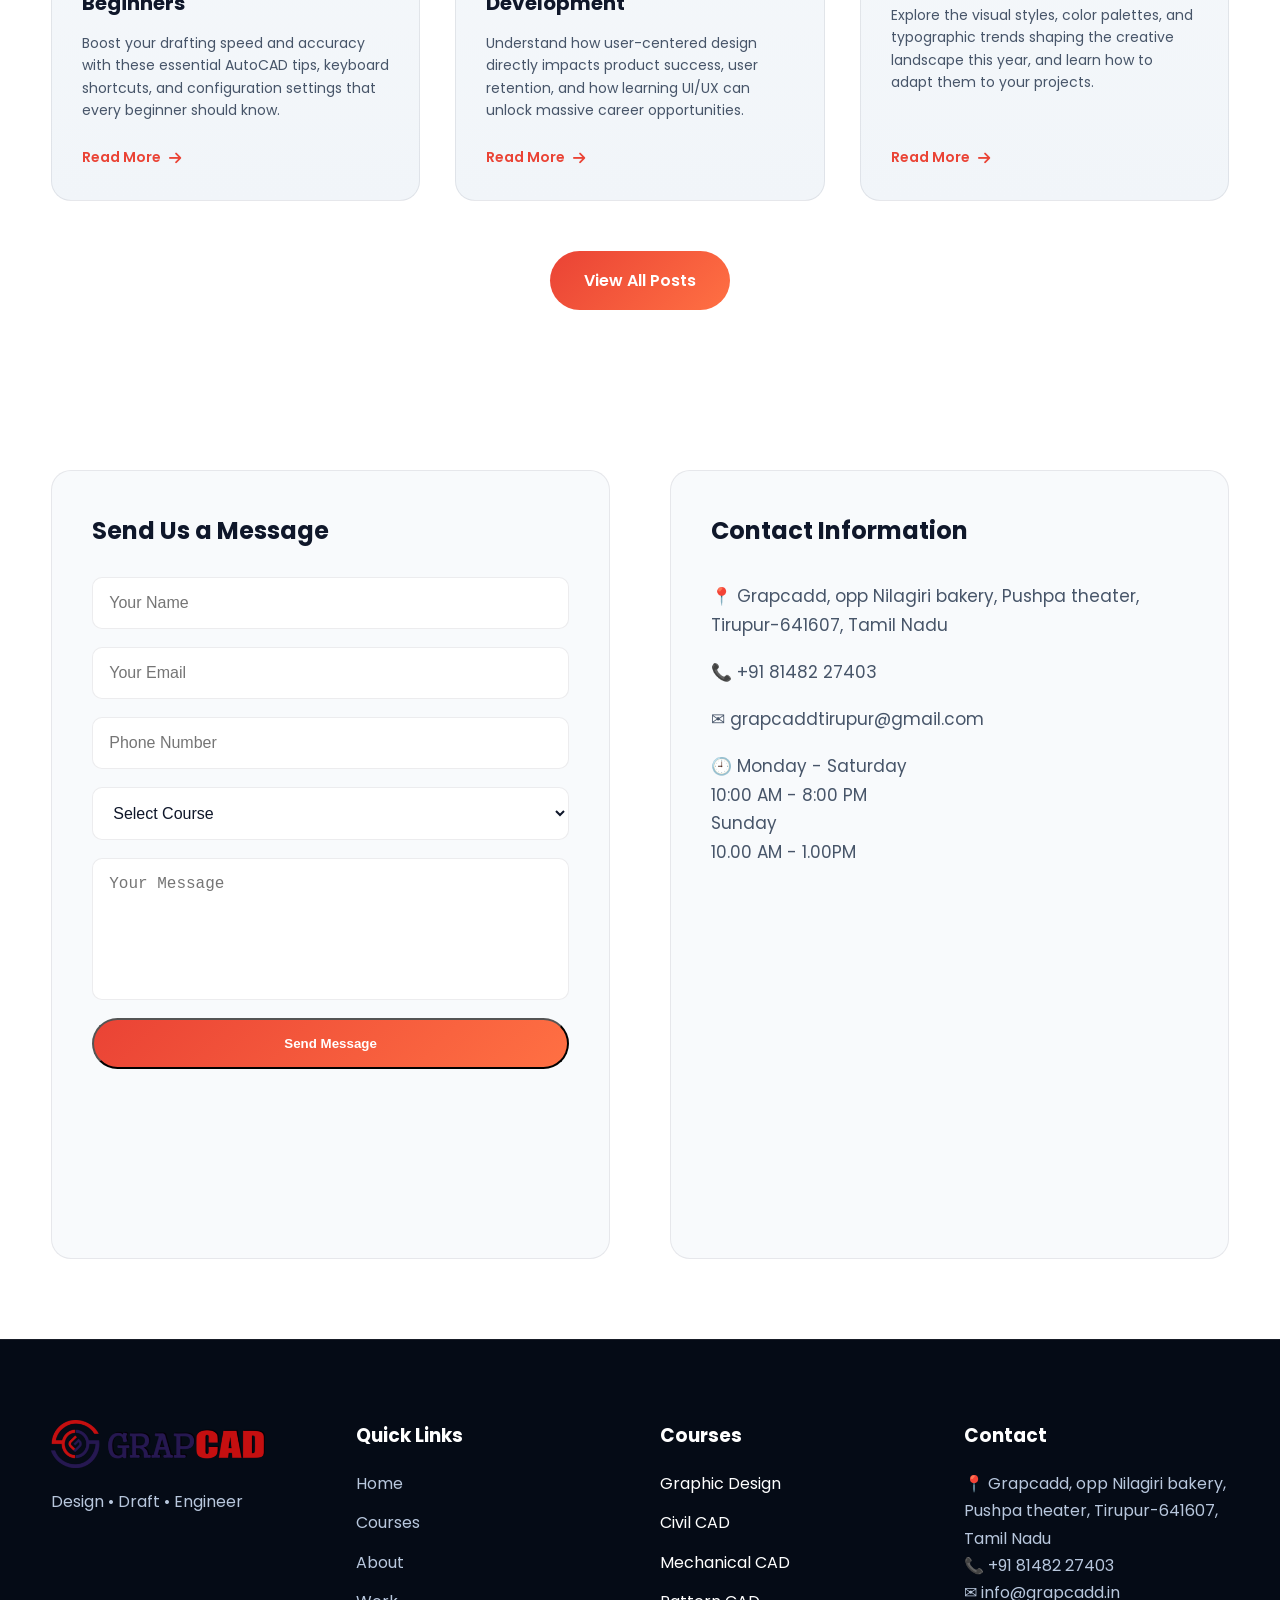
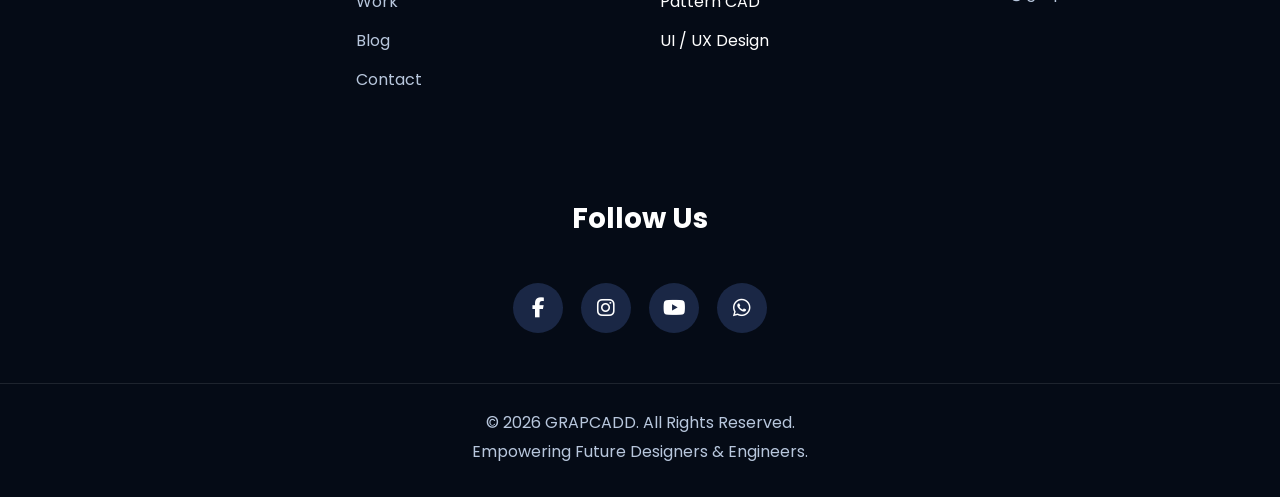
==== commit 8548dda2: "inital push" ====
--- a/index.html
+++ b/index.html
@@ -7,26 +7,26 @@
 
     <meta charset="UTF-8">
     <meta name="viewport" content="width=device-width, initial-scale=1.0">
-    <link rel="icon" type="image/png" href="images/favicon.png">
+    <link rel="icon" type="image/png" href="images/favicon.png">
     <link rel="apple-touch-icon" href="images/favicon.png">
 <meta name="google-site-verification" content="B4zG6x2_X2iM2mvHOHN37qR_ldx0AkZWP9bNMpnsEqk" />
-    <title>GRAPCAD | CAD, Graphic Design &amp; UI/UX Institute - Tirupur</title>
+    <title>CAD Course in Tirupur</title>
 
      <meta name="description"
-        content="GRAPCAD: CAD, Graphic Design &amp; UI/UX training institute, Tirupur, Tamil Nadu.">
+        content="GRAPCADD: CAD, Graphic Design &amp; UI/UX training institute, Tirupur, Tamil Nadu.">
 
       <meta name="keywords"
-        content="CAD Institute Tirupur, Graphic Design Institute Tamil Nadu, AutoCAD Training Tirupur, UI UX Course Tirupur, Pattern CAD, Design Institute Tamil Nadu, GrapCAD">
-
-    <meta name="author" content="GRAPCAD">
+        content="CAD Institute Tirupur, Graphic Design Institute Tamil Nadu, AutoCAD Training Tirupur, UI UX Course Tirupur, Pattern CAD, Design Institute Tamil Nadu, GrapCADD">
+
+    <meta name="author" content="GRAPCADD">
     <meta name="robots" content="index, follow, max-image-preview:large, max-snippet:-1, max-video-preview:-1">
     <link rel="canonical" href="https://www.grapcadd.in/">
 
     <!-- Open Graph -->
     <meta property="og:type" content="website">
-    <meta property="og:site_name" content="GRAPCAD">
+    <meta property="og:site_name" content="GRAPCADD">
     <meta property="og:locale" content="en_IN">
-    <meta property="og:title" content="GRAPCAD | CAD, Graphic Design &amp; UI/UX Institute - Tirupur">
+    <meta property="og:title" content="GRAPCADD | CAD, Graphic Design &amp; UI/UX Institute - Tirupur">
     <meta property="og:description" content="Industry-ready Graphic Design, CAD, UI/UX and Pattern Design courses with practical learning, expert mentors and career guidance in Tirupur, Tamil Nadu.">
     <meta property="og:url" content="https://www.grapcadd.in/">
     <meta property="og:image" content="https://www.grapcadd.in/images/hero.jpg">
@@ -35,7 +35,7 @@
 
     <!-- Twitter Card -->
     <meta name="twitter:card" content="summary_large_image">
-    <meta name="twitter:title" content="GRAPCAD | CAD, Graphic Design &amp; UI/UX Institute - Tirupur">
+    <meta name="twitter:title" content="GRAPCADD | CAD, Graphic Design &amp; UI/UX Institute - Tirupur">
     <meta name="twitter:description" content="Industry-ready Graphic Design, CAD, UI/UX and Pattern Design courses in Tirupur, Tamil Nadu. 7+ years experience, 500+ students trained.">
     <meta name="twitter:image" content="https://www.grapcadd.in/images/hero.jpg">
 
@@ -44,10 +44,12 @@
 
 <link rel="preconnect" href="https://fonts.gstatic.com" crossorigin>
 
-<link href="https://fonts.googleapis.com/css2?family=Poppins:wght@300;400;500;600;700;800&display=swap" rel="stylesheet">
+<link rel="preload" as="style" href="https://fonts.googleapis.com/css2?family=Poppins:wght@300;400;500;600;700;800&amp;display=swap" onload="this.onload=null;this.rel='stylesheet'">
+<noscript><link rel="stylesheet" href="https://fonts.googleapis.com/css2?family=Poppins:wght@300;400;500;600;700;800&amp;display=swap"></noscript>
 
 <!-- Font Awesome -->
-<link rel="stylesheet" href="https://cdnjs.cloudflare.com/ajax/libs/font-awesome/6.5.2/css/all.min.css">
+<link rel="preload" as="style" href="https://cdnjs.cloudflare.com/ajax/libs/font-awesome/6.5.2/css/all.min.css" onload="this.onload=null;this.rel='stylesheet'">
+<noscript><link rel="stylesheet" href="https://cdnjs.cloudflare.com/ajax/libs/font-awesome/6.5.2/css/all.min.css"></noscript>
 
 <!-- Main CSS -->
 <link rel="stylesheet" href="css/styles.css">
@@ -58,19 +60,19 @@
   "@context": "https://schema.org",
   "@type": ["EducationalOrganization", "LocalBusiness"],
   "@id": "https://www.grapcadd.in/#organization",
-  "name": "GRAPCAD",
-  "alternateName": "GRAPCAD Institute",
-  "description": "GRAPCAD is a professional training institute in Tirupur, Tamil Nadu offering industry-ready courses in Graphic Design, Civil CAD, Mechanical CAD, Pattern CAD, UI/UX Design, Web Design, Motion Graphics and Interior Design.",
+  "name": "GRAPCADD",
+  "alternateName": "GRAPCADD Institute",
+  "description": "GRAPCADD is a professional training institute in Tirupur, Tamil Nadu offering industry-ready courses in Graphic Design, Civil CAD, Mechanical CAD, Pattern CAD, UI/UX Design, Web Design, Motion Graphics and Interior Design.",
   "url": "https://www.grapcadd.in/",
   "logo": {
     "@type": "ImageObject",
     "url": "https://www.grapcadd.in/images/logo.png",
-    "width": 1024,
-    "height": 231
+    "width": 400,
+    "height": 90
   },
   "image": "https://www.grapcadd.in/images/hero.jpg",
   "telephone": "+91-81482-27403",
-  "email": "info@grapcad.in",
+  "email": "info@grapcadd.in",
   "priceRange": "₹₹",
   "address": {
     "@type": "PostalAddress",
@@ -142,6 +144,30 @@
         "@type": "Answer",
         "text": "Yes. We provide placement guidance, interview preparation and portfolio support."
       }
+    },
+    {
+      "@type": "Question",
+      "name": "What are the best short term CAD courses in Tirupur?",
+      "acceptedAnswer": {
+        "@type": "Answer",
+        "text": "GRAPCADD in Tirupur offers short-term certification courses in 2D & 3D Drafting, Garment Pattern CAD, Architecture, and 3D Modeling."
+      }
+    },
+    {
+      "@type": "Question",
+      "name": "What is the duration of short term CAD training at GRAPCADD?",
+      "acceptedAnswer": {
+        "@type": "Answer",
+        "text": "Fast-track CAD courses range from 2 weeks to 2 months with weekday and weekend batch options available for engineering students and working professionals."
+      }
+    },
+    {
+      "@type": "Question",
+      "name": "Does GRAPCADD provide certificates for short term CAD programs?",
+      "acceptedAnswer": {
+        "@type": "Answer",
+        "text": "Yes, GRAPCADD provides industry-recognized course completion certificates along with hands-on project portfolio guidance upon completion."
+      }
     }
   ]
 }
@@ -160,7 +186,7 @@
 
     <div class="loader-circle"></div>
 
-    <h2>GRAPCAD</h2>
+    <h2>GRAPCADD</h2>
 
 </div>
 
@@ -171,7 +197,7 @@
     <div class="container nav-container">
 
         <a href="index.html" class="logo">
-            <img src="images/logo.png" alt="GRAPCAD Logo" width="150" height="34">
+            <img src="images/logo.png" alt="GRAPCADD Logo" width="150" height="34">
         </a>
 
         <nav>
@@ -203,6 +229,8 @@
     </div>
 
 </header>
+
+<main>
 
 <!-- HERO -->
 
@@ -234,17 +262,13 @@
 
             <p class="hero-subtitle">
 
-                WELCOME TO GRAPCAD
+                WELCOME TO GRAPCADD
 
             </p>
 
             <h1>
 
-                Design.
-
-                <span class="gradient-text">Draft.</span>
-
-                Engineer.
+                CAD <span class="gradient-text">Course</span> in Tirupur
 
             </h1>
 
@@ -294,13 +318,15 @@
 
 <section class="stats">
 
+    <h2 class="sr-only">Our Achievements in Numbers</h2>
+
     <div class="container stats-grid">
 
         <div class="stat-card">
 
             <p class="stat-number counter" data-target="7">0</p>
 
-            <h4>Years</h4>
+            <h3>Years</h3>
 
             <p>Experience</p>
 
@@ -310,7 +336,7 @@
 
             <p class="stat-number counter" data-target="500">0</p>
 
-            <h4>Students</h4>
+            <h3>Students</h3>
 
             <p>Trained</p>
 
@@ -320,7 +346,7 @@
 
             <p class="stat-number counter" data-target="20">0</p>
 
-            <h4>Courses</h4>
+            <h3>Courses</h3>
 
             <p>Professional Modules</p>
 
@@ -330,7 +356,7 @@
 
             <p class="stat-number">100%</p>
 
-            <h4>Placement</h4>
+            <h3>Placement</h3>
 
             <p>Career Assistance</p>
 
@@ -580,7 +606,7 @@
 
     <div class="about-image">
 
-        <img src="images/about.jpg" alt="GRAPCAD training institute classroom in Tirupur, Tamil Nadu" loading="lazy" width="4000" height="2478">
+        <img src="images/about.jpg" alt="GRAPCADD training institute classroom in Tirupur, Tamil Nadu" loading="lazy" width="1200" height="743">
 
     </div>
 
@@ -588,7 +614,7 @@
 
         <span class="section-tag">
 
-            ABOUT GRAPCAD
+            ABOUT GRAPCADD
 
         </span>
 
@@ -600,7 +626,7 @@
 
         <p>
 
-            GrapCAD is a professional training institute dedicated to
+            GrapCADD is a professional training institute dedicated to
             Graphic Design, CAD, Pattern Design and UI/UX. Our mission is
             to equip students with practical skills that match industry
             requirements through hands-on projects and expert guidance.
@@ -647,7 +673,7 @@
 
         </div>
 
-        <a href="about.html" class="primary-btn">
+        <a href="about.html" class="primary-btn" aria-label="Read more about GRAPCADD">
 
             Read More
 
@@ -671,7 +697,7 @@
 
         <h2>
 
-            Why Students Choose GRAPCAD
+            Why Students Choose GRAPCADD
 
         </h2>
 
@@ -776,13 +802,13 @@
 
       <div class="gallery-grid">
 
-          <img src="images/work 1.jpeg" alt="Graphic design student project by GRAPCAD Tirupur" loading="lazy" width="1376" height="1600" class="tilt-card" data-tilt-max="10">
-
-          <img src="images/work 2.jpeg" alt="CAD drafting student project by GRAPCAD Tirupur" loading="lazy" width="1600" height="800" class="tilt-card" data-tilt-max="10">
-
-          <img src="images/work 3.jpeg" alt="UI/UX design student project by GRAPCAD Tirupur" loading="lazy" width="1050" height="601" class="tilt-card" data-tilt-max="10">
-
-          <img src="images/work 4.jpg" alt="Pattern design student project by GRAPCAD Tirupur" loading="lazy" width="720" height="1024" class="tilt-card" data-tilt-max="10">
+          <img src="images/work 1.jpeg" alt="Graphic design student project by GRAPCADD Tirupur" loading="lazy" width="1376" height="1600" class="tilt-card" data-tilt-max="10">
+
+          <img src="images/work 2.jpeg" alt="CAD drafting student project by GRAPCADD Tirupur" loading="lazy" width="1600" height="800" class="tilt-card" data-tilt-max="10">
+
+          <img src="images/work 3.jpeg" alt="UI/UX design student project by GRAPCADD Tirupur" loading="lazy" width="1050" height="601" class="tilt-card" data-tilt-max="10">
+
+          <img src="images/work 4.jpg" alt="Pattern design student project by GRAPCADD Tirupur" loading="lazy" width="720" height="1024" class="tilt-card" data-tilt-max="10">
 
 
       </div>
@@ -1034,7 +1060,7 @@
 
       <p>
 
-          Join hundreds of successful students who started their journey with GRAPCAD.
+          Join hundreds of successful students who started their journey with GRAPCADD.
 
       </p>
 
@@ -1073,7 +1099,7 @@
           <!-- Post 1 -->
           <article class="blog-card">
               <div class="blog-card-img">
-                  <img src="images/autocad-tips.jpg" alt="AutoCAD productivity tips for beginners - GRAPCAD blog" loading="lazy" width="1024" height="682">
+                  <img src="images/autocad-tips.jpg" alt="AutoCAD productivity tips for beginners - GRAPCADD blog" loading="lazy" width="1024" height="682">
               </div>
               <div class="blog-card-content">
                   <span class="blog-badge">CAD / Drafting</span>
@@ -1085,14 +1111,14 @@
                   <p>
                       Boost your drafting speed and accuracy with these essential AutoCAD tips, keyboard shortcuts, and configuration settings that every beginner should know.
                   </p>
-                  <a href="blog-post-autocad.html" class="blog-readmore">Read More <i class="fas fa-arrow-right"></i></a>
+                  <a href="blog-post-autocad.html" class="blog-readmore" aria-label="Read more about mastering AutoCAD productivity tips">Read More <i class="fas fa-arrow-right"></i></a>
               </div>
           </article>
 
           <!-- Post 2 -->
           <article class="blog-card">
               <div class="blog-card-img">
-                  <img src="images/uiux-wireframe.png" alt="UI/UX wireframe design - why UI/UX is the future, GRAPCAD blog" loading="lazy" width="1024" height="518">
+                  <img src="images/uiux-wireframe.png" alt="UI/UX wireframe design - why UI/UX is the future, GRAPCADD blog" loading="lazy" width="1024" height="518">
               </div>
               <div class="blog-card-content">
                   <span class="blog-badge">UI/UX Design</span>
@@ -1104,14 +1130,14 @@
                   <p>
                       Understand how user-centered design directly impacts product success, user retention, and how learning UI/UX can unlock massive career opportunities.
                   </p>
-                  <a href="blog-post-uiux.html" class="blog-readmore">Read More <i class="fas fa-arrow-right"></i></a>
+                  <a href="blog-post-uiux.html" class="blog-readmore" aria-label="Read more about why UI/UX design is the future">Read More <i class="fas fa-arrow-right"></i></a>
               </div>
           </article>
 
           <!-- Post 3 -->
           <article class="blog-card">
               <div class="blog-card-img">
-                  <img src="images/graphic-design-trends.png" alt="Graphic design trends to watch in 2026 - GRAPCAD blog" loading="lazy" width="1024" height="443">
+                  <img src="images/graphic-design-trends.png" alt="Graphic design trends to watch in 2026 - GRAPCADD blog" loading="lazy" width="1024" height="443">
               </div>
               <div class="blog-card-content">
                   <span class="blog-badge">Graphic Design</span>
@@ -1123,7 +1149,7 @@
                   <p>
                       Explore the visual styles, color palettes, and typographic trends shaping the creative landscape this year, and learn how to adapt them to your projects.
                   </p>
-                  <a href="blog-post-graphicdesign.html" class="blog-readmore">Read More <i class="fas fa-arrow-right"></i></a>
+                  <a href="blog-post-graphicdesign.html" class="blog-readmore" aria-label="Read more about 2026 graphic design trends">Read More <i class="fas fa-arrow-right"></i></a>
               </div>
           </article>
 
@@ -1173,7 +1199,7 @@
         placeholder="Phone Number"
         required>
 
-    <select name="course" required>
+    <select name="course" aria-label="Select a course" required>
 
         <option value="">Select Course</option>
 
@@ -1216,7 +1242,7 @@
 
           <p>
 
-              📍 Grapcad, opp Nilagiri bakery, Pushpa theater, Tirupur-641607, Tamil Nadu
+              📍 Grapcadd, opp Nilagiri bakery, Pushpa theater, Tirupur-641607, Tamil Nadu
 
           </p>
 
@@ -1255,7 +1281,7 @@
 
               src="https://www.google.com/maps/embed?pb=!1m18!1m12!1m3!1d4220.9009152028575!2d77.33868819999999!3d11.1105064!2m3!1f0!2f0!3f0!3m2!1i1024!2i768!4f13.1!3m3!1m2!1s0x3ba907cd3ace2799%3A0xf047a694b67c90e1!2sGrap%20cad%20tirupur!5e1!3m2!1sen!2sin!4v1783943161262!5m2!1sen!2sin"
 
-              title="GRAPCAD location on Google Maps - Tirupur, Tamil Nadu"
+              title="GRAPCADD location on Google Maps - Tirupur, Tamil Nadu"
 
               loading="lazy"
 
@@ -1269,7 +1295,7 @@
 
 </section>
 
-
+</main>
 
 <!-- ================= FOOTER ================= -->
 
@@ -1280,7 +1306,7 @@
       <div>
 
           <a href="index.html" class="logo" style="margin-bottom: 20px;">
-              <img src="images/logo.png" alt="GRAPCAD Logo" width="150" height="34">
+              <img src="images/logo.png" alt="GRAPCADD Logo" width="150" height="34">
           </a>
 
           <p>Design • Draft • Engineer</p>
@@ -1333,11 +1359,11 @@
 
           <h3>Contact</h3>
 
-          <p>📍 Grapcad, opp Nilagiri bakery, Pushpa theater, Tirupur-641607, Tamil Nadu</p>
+          <p>📍 Grapcadd, opp Nilagiri bakery, Pushpa theater, Tirupur-641607, Tamil Nadu</p>
 
           <p>📞 <a href="tel:+918148227403">+91 81482 27403</a></p>
 
-          <p>✉ <a href="mailto:info@grapcad.in">info@grapcad.in</a></p>
+          <p>✉ <a href="mailto:info@grapcadd.in">info@grapcadd.in</a></p>
 
       </div>
 
@@ -1349,13 +1375,13 @@
 
     <div class="social-links">
 
-        <a href="#"><i class="fab fa-facebook-f"></i></a>
-
-        <a href="https://www.instagram.com/grap__cadd/?hl=en" target="_blank"><i class="fab fa-instagram"></i></a>
-
-        <a href="https://www.youtube.com/@grapcadd" target="_blank"><i class="fab fa-youtube"></i></a>
-
-        <a href="https://wa.me/918148227403" target="_blank"><i class="fab fa-whatsapp"></i></a>
+        <a href="#" aria-label="GRAPCADD on Facebook"><i class="fab fa-facebook-f"></i></a>
+
+        <a href="https://www.instagram.com/grap__cadd/?hl=en" target="_blank" aria-label="GRAPCADD on Instagram"><i class="fab fa-instagram"></i></a>
+
+        <a href="https://www.youtube.com/@grapcadd" target="_blank" aria-label="GRAPCADD on YouTube"><i class="fab fa-youtube"></i></a>
+
+        <a href="https://wa.me/918148227403" target="_blank" aria-label="Chat with GRAPCADD on WhatsApp"><i class="fab fa-whatsapp"></i></a>
 
     </div>
 
@@ -1366,7 +1392,7 @@
 
   <div class="copyright">
 
-      <p>© 2026 GRAPCAD. All Rights Reserved.</p>
+      <p>© 2026 GRAPCADD. All Rights Reserved.</p>
 
       <p>Empowering Future Designers & Engineers.</p>
 
--- a/css/styles.css
+++ b/css/styles.css
@@ -1,7 +1,4 @@
-/*=========================================
-        GRAPCAD 2.0
-        STYLE SHEET
-=========================================*/
+
 
 * {
   margin: 0;
@@ -11,8 +8,8 @@
 
 :root {
 
-  --primary: #0066ff;
-  --primary-dark: #0052cc;
+  --primary: #EA4335;
+  --primary-dark: #C62828;
 
   --secondary: #FFFFFF;
 
@@ -44,7 +41,6 @@
 
 }
 
-/* Custom Scrollbar for Webkit Browsers */
 ::-webkit-scrollbar {
   width: 10px;
 }
@@ -84,6 +80,28 @@
 
 }
 
+.sr-only {
+
+  position: absolute;
+
+  width: 1px;
+
+  height: 1px;
+
+  padding: 0;
+
+  margin: -1px;
+
+  overflow: hidden;
+
+  clip: rect(0, 0, 0, 0);
+
+  white-space: nowrap;
+
+  border: 0;
+
+}
+
 a {
 
   text-decoration: none;
@@ -152,17 +170,13 @@
 
 }
 
-/*==============================
-      BUTTONS
-==============================*/
-
 .primary-btn {
 
   display: inline-block;
 
   padding: 16px 34px;
 
-  background: linear-gradient(135deg, var(--primary), #59dcff);
+  background: linear-gradient(135deg, var(--primary), #FF7043);
 
   color: #ffffff;
 
@@ -178,7 +192,7 @@
 
   transform: translateY(-6px);
 
-  box-shadow: 0 15px 35px rgba(41, 201, 255, .35);
+  box-shadow: 0 15px 35px rgba(255, 112, 67, .35);
 
 }
 
@@ -205,10 +219,6 @@
   color: #08111F;
 
 }
-
-/*==============================
-    HEADER
-==============================*/
 
 .header {
 
@@ -328,10 +338,6 @@
 
 }
 
-/*==============================
-      HERO
-==============================*/
-
 .hero {
 
   min-height: 100vh;
@@ -355,12 +361,8 @@
 
 }
 
-/*==============================
-      PAGE HERO
-==============================*/
-
 .page-hero {
-  background: linear-gradient(120deg, var(--primary), var(--primary-dark), #123a91, var(--primary));
+  background: linear-gradient(120deg, var(--primary), var(--primary-dark), #8B0000, var(--primary));
   background-size: 300% 300%;
   animation: heroGradientShift 14s ease infinite;
   padding: 140px 0 80px;
@@ -471,10 +473,6 @@
 
 }
 
-/*=========================================
-        STATISTICS
-=========================================*/
-
 .stats {
 
   margin-top: -70px;
@@ -531,7 +529,7 @@
 
 }
 
-.stat-card h4 {
+.stat-card h3 {
 
   font-size: 22px;
 
@@ -544,11 +542,6 @@
   color: var(--paragraph);
 
 }
-
-
-/*=========================================
-      COURSES
-=========================================*/
 
 .courses {
 
@@ -608,7 +601,7 @@
 
   background: linear-gradient(90deg,
       var(--primary),
-      #2343fad3);
+      #FF7043d3);
 
   transform: scaleX(0);
 
@@ -646,7 +639,7 @@
 
   align-items: center;
 
-  background: rgba(41, 201, 255, .12);
+  background: rgba(255, 112, 67, .12);
 
   color: var(--primary);
 
@@ -738,11 +731,6 @@
 
 }
 
-
-/*=========================================
-      ABOUT
-=========================================*/
-
 .about {
 
   background: var(--secondary);
@@ -769,6 +757,16 @@
 
 }
 
+.about .about-image img {
+
+  height: auto;
+
+  aspect-ratio: 1200 / 743;
+
+  object-fit: cover;
+
+}
+
 .section-tag {
 
   color: var(--primary);
@@ -829,11 +827,6 @@
 
 }
 
-
-/*=========================================
-      WHY CHOOSE US
-=========================================*/
-
 .why {
 
   background: var(--card-light);
@@ -886,10 +879,6 @@
 
 }
 
-/*=========================================
-            STUDENT GALLERY
-=========================================*/
-
 .gallery {
 
   background: var(--secondary);
@@ -938,11 +927,6 @@
 
 }
 
-
-/*=========================================
-          TESTIMONIALS
-=========================================*/
-
 .testimonials {
 
   background: var(--card-light);
@@ -1007,8 +991,6 @@
 
 }
 
-/* ---- Google Reviews ---- */
-
 .google-reviews-summary {
 
   display: flex;
@@ -1079,11 +1061,6 @@
 
 }
 
-
-/*=========================================
-              FAQ
-=========================================*/
-
 .faq {
 
   background: var(--secondary);
@@ -1157,11 +1134,6 @@
   max-height: 250px;
 
 }
-
-
-/*=========================================
-          CALL TO ACTION
-=========================================*/
 
 .cta {
 
@@ -1195,11 +1167,6 @@
 
 }
 
-
-/*=========================================
-          CONTACT
-=========================================*/
-
 .contact {
 
   background: var(--secondary);
@@ -1321,11 +1288,6 @@
   margin-top: 25px;
 
 }
-
-
-/*=========================================
-          FOOTER
-=========================================*/
 
 .footer {
 
@@ -1401,10 +1363,6 @@
   line-height: 1.8;
 }
 
-/*=========================================
-        LOADER
-=========================================*/
-
 #loader {
 
   position: fixed;
@@ -1469,11 +1427,6 @@
 
 }
 
-
-/*=========================================
-   WHATSAPP BUTTON
-=========================================*/
-
 .whatsapp {
 
   position: fixed;
@@ -1514,14 +1467,6 @@
 
 }
 
-
-/*=========================================
-     BACK TO TOP
-=========================================*/
-
-/*=========================================
-     CIRCULAR BACK TO TOP PROGRESS
-=========================================*/
 .progress-wrap {
   position: fixed;
   right: 25px;
@@ -1597,11 +1542,6 @@
   stroke-dashoffset: none;
 }
 
-
-/*=========================================
-    SCROLL ANIMATION
-=========================================*/
-
 .reveal {
 
   opacity: 0;
@@ -1620,11 +1560,6 @@
 
 }
 
-
-/*=========================================
-    CUSTOM SCROLLBAR
-=========================================*/
-
 ::-webkit-scrollbar {
 
   width: 10px;
@@ -1651,11 +1586,6 @@
 
 }
 
-
-/*=========================================
-    IMAGE HOVER EFFECT
-=========================================*/
-
 img {
 
   transition: .4s;
@@ -1668,9 +1598,6 @@
 
 }
 
-/*=========================================
-      MISSION & VISION
-=========================================*/
 .mission-section {
   background: var(--secondary);
 }
@@ -1710,9 +1637,6 @@
   color: var(--paragraph);
 }
 
-/*=========================================
-      WHY US (ABOUT PAGE)
-=========================================*/
 .why-us {
   background: var(--card-light);
 }
@@ -1752,9 +1676,6 @@
   color: var(--paragraph);
 }
 
-/*=========================================
-      ABOUT STATS
-=========================================*/
 .about-stats {
   background: var(--secondary);
 }
@@ -1790,9 +1711,6 @@
   color: var(--paragraph);
 }
 
-/*=========================================
-      TEAM SECTION
-=========================================*/
 .team-section {
   background: var(--card-light);
 }
@@ -1837,9 +1755,6 @@
   font-weight: 500;
 }
 
-/*=========================================
-      TIMELINE SECTION
-=========================================*/
 .timeline {
   background: var(--secondary);
 }
@@ -1926,11 +1841,6 @@
   }
 }
 
-
-/*=========================================
-    RESPONSIVE
-=========================================*/
-
 @media(max-width:1100px) {
 
   .hero h1 {
@@ -2127,22 +2037,11 @@
 
   }
 
-
-
-}
-
-
-
-
-
-
-
-
-
+}
 
 .btn:hover,
 .hero-btn:hover {
-  box-shadow: 0 10px 30px rgba(41, 201, 255, .45);
+  box-shadow: 0 10px 30px rgba(255, 112, 67, .45);
 }
 
 .course-card,
@@ -2264,7 +2163,7 @@
 
   border-radius: 50%;
 
-  background: #0066ff;
+  background: var(--primary);
 
   display: flex;
 
@@ -2297,11 +2196,6 @@
   margin-top: 20px;
 
 }
-
-/* Follow Us Section */
-/*=========================================
-    FOOTER SOCIAL
-=========================================*/
 
 .footer-social {
   width: 100%;
@@ -2342,19 +2236,10 @@
 }
 
 .footer-social .social-links a:hover {
-  background: #29C9FF;
+  background: #FF7043;
   color: #08111F;
   transform: translateY(-5px);
 }
-
-
-
-
-
-
-/*=========================================
-    COPYRIGHT
-=========================================*/
 
 .copyright {
   width: 100%;
@@ -2367,10 +2252,6 @@
   line-height: 1.8;
 }
 
-/*=========================================
-    BLOG STYLES
-=========================================*/
-
 .blog {
   padding: 80px 0;
 }
@@ -2396,7 +2277,7 @@
 .blog-card:hover {
   transform: translateY(-10px);
   box-shadow: var(--shadow);
-  border-color: rgba(0, 102, 255, 0.2);
+  border-color: rgba(234, 67, 53, 0.2);
 }
 
 .blog-card-img {
@@ -2427,7 +2308,7 @@
 .blog-badge {
   display: inline-block;
   padding: 6px 14px;
-  background: rgba(0, 102, 255, 0.08);
+  background: rgba(234, 67, 53, 0.08);
   color: var(--primary);
   border-radius: 20px;
   font-size: 11px;
@@ -2499,10 +2380,6 @@
   color: var(--primary-dark);
 }
 
-/*=========================================
-    SINGLE BLOG POST STYLES
-=========================================*/
-
 .post-wrapper {
   padding: 80px 0;
 }
@@ -2599,7 +2476,7 @@
 }
 
 .pro-tip {
-  background: rgba(0, 102, 255, 0.05);
+  background: rgba(234, 67, 53, 0.05);
   border-left: 4px solid var(--primary);
   padding: 20px 25px;
   border-radius: 0 12px 12px 0;
@@ -2616,7 +2493,6 @@
   }
 }
 
-/* Post Table Styles */
 .post-table-container {
   overflow-x: auto;
   margin: 35px 0;
@@ -2652,24 +2528,14 @@
 }
 
 .post-table tr:nth-child(even) {
-  background: rgba(241, 245, 249, 0.5); /* card-light translucent */
-}
-
-
-/*=========================================
-    HOMEPAGE 3D / TRENDING EFFECTS
-    (index.html only — see js/home-fx.js)
-=========================================*/
-
-/* ---- 3D tilt cards: course cards, testimonials, google reviews, gallery ---- */
+  background: rgba(241, 245, 249, 0.5);
+}
+
 .tilt-card {
   position: relative;
   transform-style: preserve-3d;
 }
 
-/* Faster, more responsive transform transition than the base card's
-   default so the tilt tracks the cursor smoothly. Explicitly restates
-   border-color/box-shadow so existing hover fades keep working. */
 .course-card.tilt-card {
   transition: transform .15s ease-out, border-color .3s ease, box-shadow .3s ease;
 }
@@ -2682,8 +2548,6 @@
   transition: transform .15s ease-out;
 }
 
-/* Same fast-tilt treatment for the card types on the other pages
-   (about, courses, work, blog) */
 .mission-card.tilt-card,
 .feature-box.tilt-card,
 .about-stat-card.tilt-card,
@@ -2696,8 +2560,6 @@
   transition: transform .15s ease-out, border-color .3s ease, box-shadow .3s ease;
 }
 
-/* Cursor-tracked glare sweep — only renders on real elements (not <img>,
-   which browsers don't allow generated content on; harmless no-op there) */
 .tilt-card::after {
   content: "";
   position: absolute;
@@ -2713,7 +2575,6 @@
   opacity: 1;
 }
 
-/* ---- Magnetic / shine buttons ---- */
 .magnetic-btn {
   position: relative;
   overflow: hidden;
@@ -2736,11 +2597,6 @@
   left: 130%;
 }
 
-/* ---- Hero: floating glass stat chips + cursor glow ---- */
-
-/* Give the hero copy its own stacking context so the absolutely
-   positioned 3D layer (glow + chips) can sit behind/around it instead
-   of painting over the heading and buttons */
 .hero-container {
   position: relative;
   z-index: 2;
@@ -2761,7 +2617,7 @@
   height: 480px;
   margin: -240px 0 0 -240px;
   border-radius: 50%;
-  background: radial-gradient(circle, rgba(41, 201, 255, .28), transparent 70%);
+  background: radial-gradient(circle, rgba(255, 112, 67, .28), transparent 70%);
   filter: blur(30px);
   transform: translate3d(-9999px, -9999px, 0);
   opacity: 0;
@@ -2817,8 +2673,6 @@
   50% { transform: translateY(-14px); }
 }
 
-/* Placeholder box for the Google Reviews embed slot, before a widget
-   snippet is pasted in — looks intentional rather than broken/empty */
 #google-reviews-embed:has(> p:only-child) {
   border: 1px dashed var(--border);
   border-radius: var(--radius);
@@ -2826,24 +2680,17 @@
   background: var(--card);
 }
 
-/* Gradient accent text (e.g. the "Draft." keyword in the hero) */
-/* .hero h1 span (specificity 0,1,2,0) would otherwise beat this single
-   class and override color:transparent, hiding the gradient entirely */
 .hero h1 span.gradient-text {
-  background: linear-gradient(135deg, var(--primary), #59dcff);
+  background: linear-gradient(135deg, var(--primary), #FF7043);
   -webkit-background-clip: text;
   background-clip: text;
   color: transparent;
 }
 
-/* Hide the floating chips on narrower screens — no room, and they'd
-   overlap the hero copy once it stacks */
 @media (max-width: 900px) {
   .hero-3d-layer { display: none; }
 }
 
-/* Respect reduced-motion preference: kill parallax/float/tilt motion,
-   keep content instantly visible and static */
 @media (prefers-reduced-motion: reduce) {
   .float-chip {
     animation: none;
